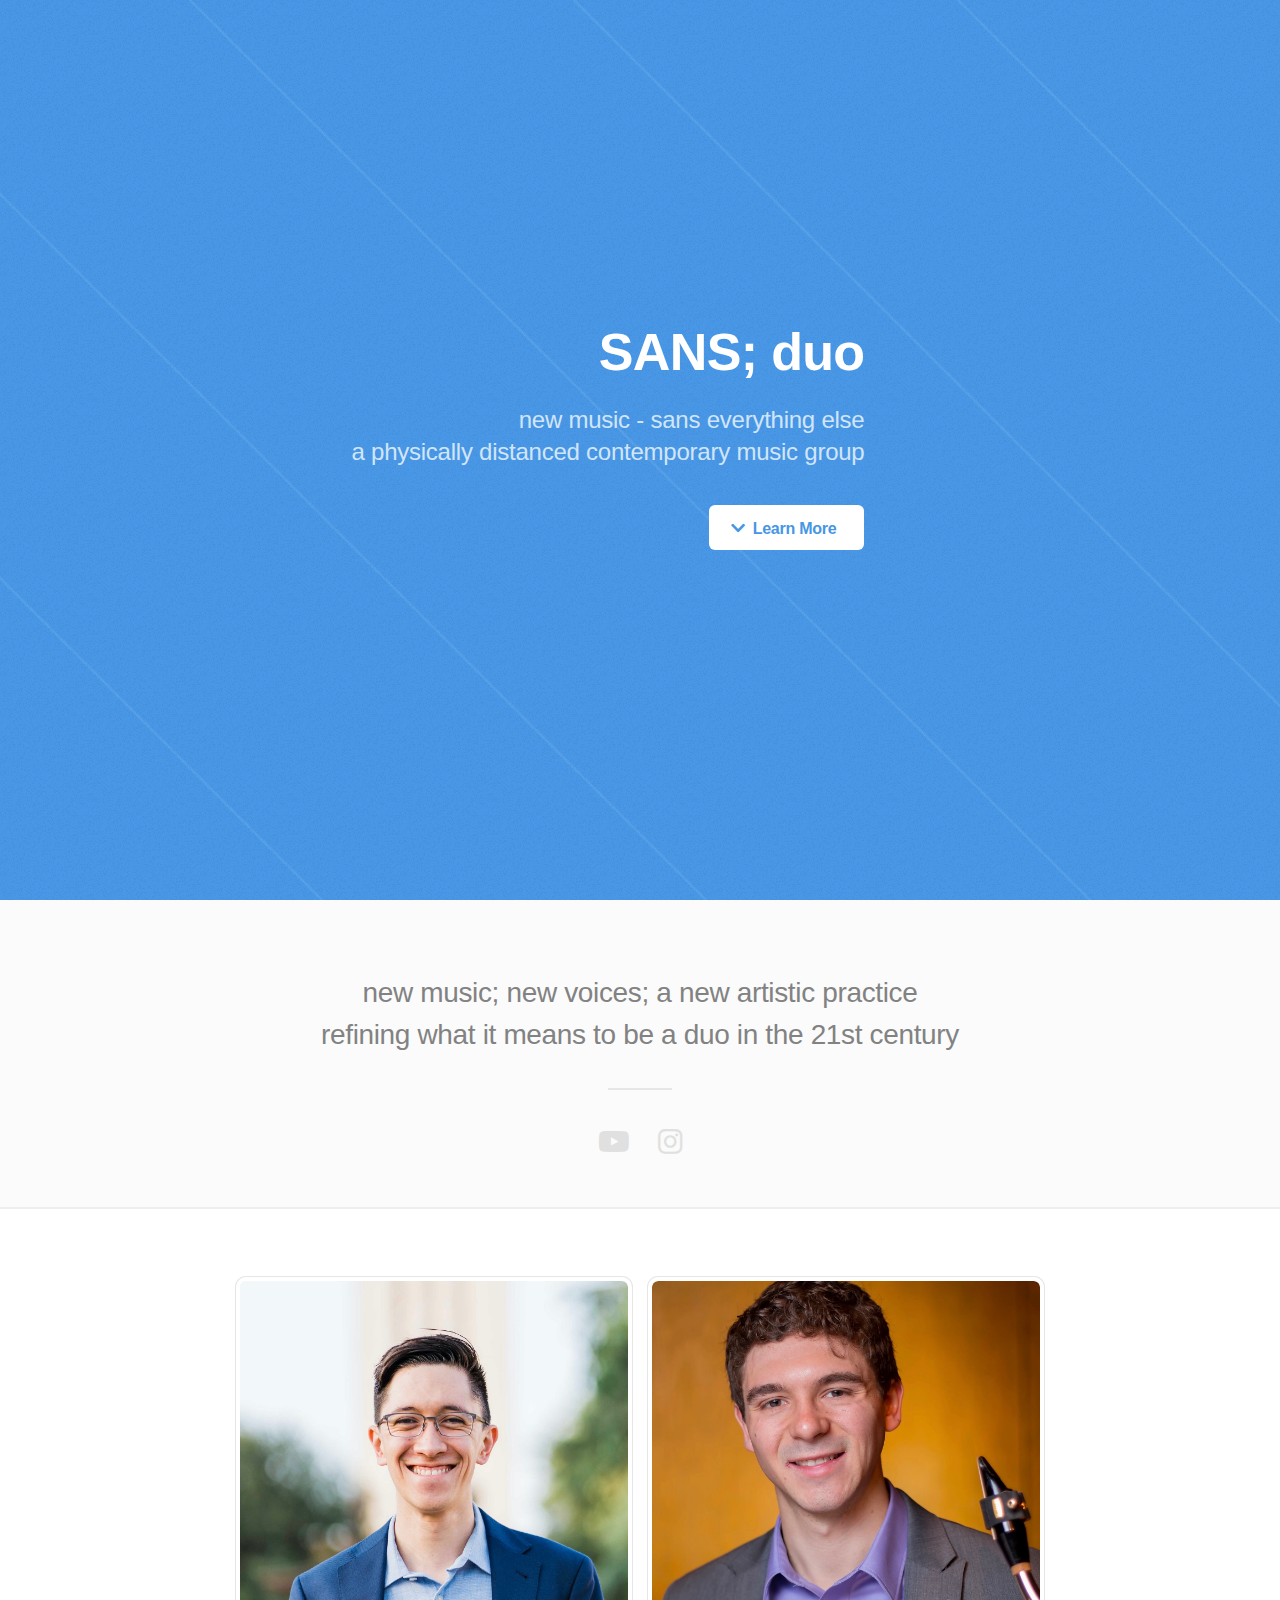
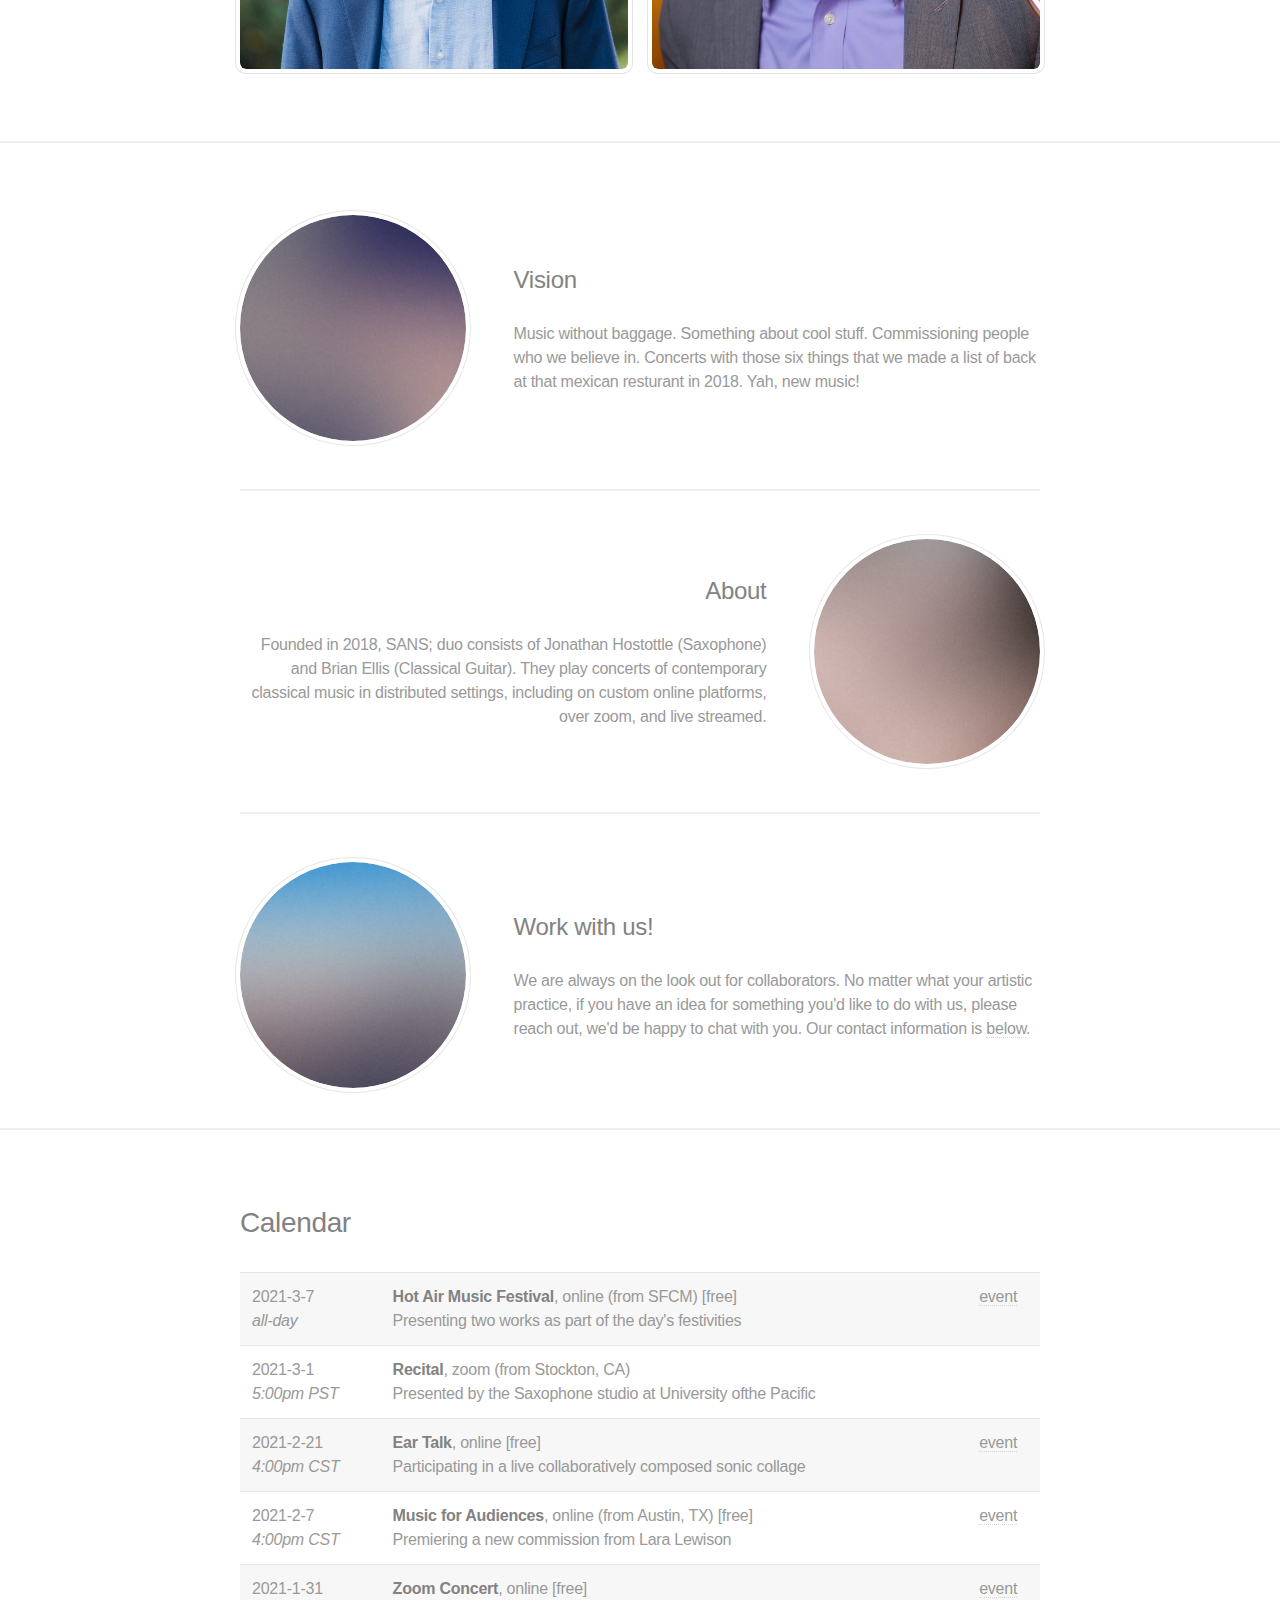
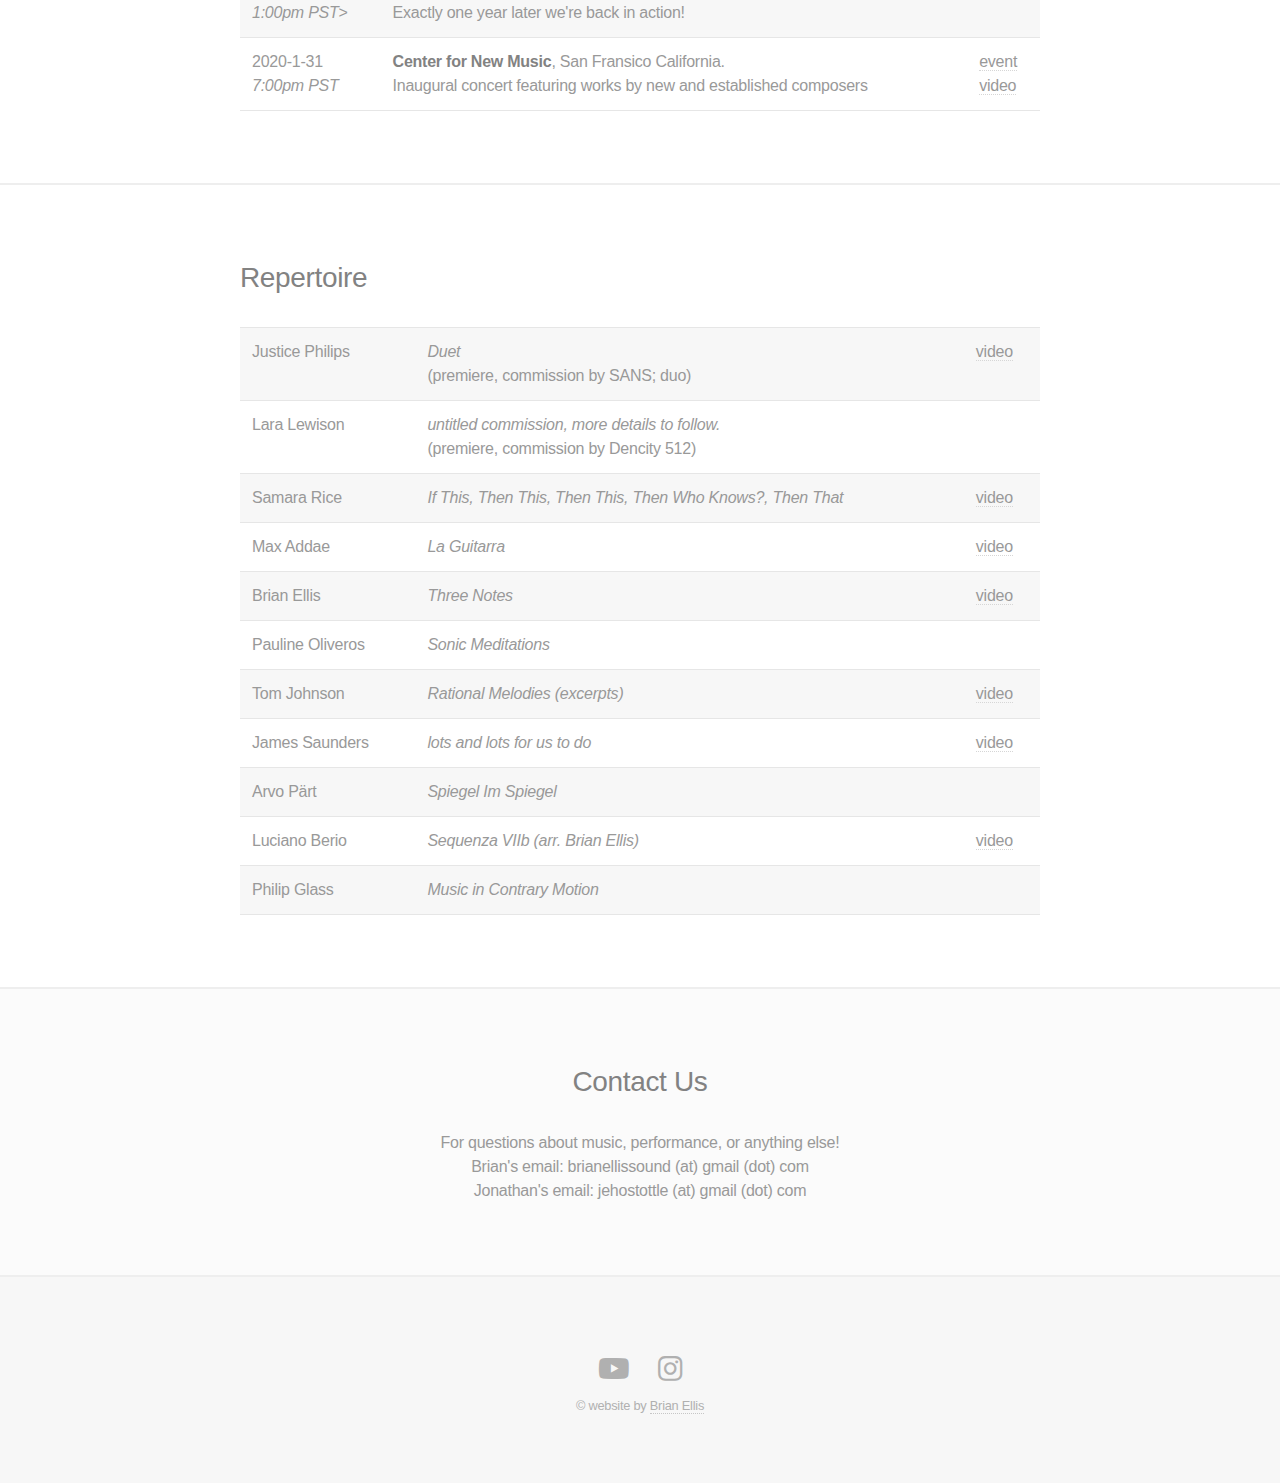
==== index.html @ 5b3b3da7 "changed primary link" ====
<!DOCTYPE HTML>
<!--
	Fractal by HTML5 UP
	html5up.net | @ajlkn
	Free for personal and commercial use under the CCA 3.0 license (html5up.net/license)
-->
<html>
	<head>
		<title>SANS; duo</title>
		<meta charset="utf-8" />
		<meta name="viewport" content="width=device-width, initial-scale=1, user-scalable=no" />
		<link rel="stylesheet" href="assets/css/main.css" />
		<noscript><link rel="stylesheet" href="assets/css/noscript.css" /></noscript>
	</head>
	<body class="is-preload">

		<!-- Header -->
			<header id="header">
				<div class="content">
					<h1><a href="#">SANS; duo</a></h1>
					<p>new music - sans everything else<br />
					a physically distanced contemporary music group<br /></p>
					<ul class="actions">
						<li><a href="#one" class="button primary icon solid fa-chevron-down scrolly">Learn More</a></li>
					</ul>
				</div>
<!-- 				<div class="image phone"><div class="inner"><img src="images/screen.jpg" alt="" /></div></div>
 -->			</header>






		<!-- One -->
			<section id="one" class="wrapper style2 special">
				<header class="major">
					<h2>new music; new voices; a new artistic practice<br />
					refining what it means to be a duo in the 21st century</h2>
				</header>
				<ul class="icons">
					<li><a href="https://youtube.com/playlist?list=PLgrF2Ld1zFqi5SUqAfdljszQMM1r-xJb-" target="_blank" class="icon brands fa-youtube"><span class="label">Facebook</span></a></li>
					<li><a href="https://instagram.com/sans.duo" class="icon brands fa-instagram"><span class="label">Instagram</span></a></li>
				</ul>
				
			</section>











			<section id="four" class="wrapper">
				<div class="inner">
					<section>
						<div class="box alt">
							<div class="row gtr-uniform">
								<div class="col-6"><span class="image fit"><img src="images/brian.jpeg" alt="" /></span></div>
								<div class="col-6"><span class="image fit"><img src="images/jonathan.jpeg" alt="" /></span></div>
							</div>
						</div>
					</section>

				</div>
			</section>
		


		<!-- Two -->

			<section id="two" class="wrapper">
				<div class="inner alt">
					<section class="spotlight">
						<div class="image"><img src="images/pic01.jpg" alt="" /></div>
						<div class="content">
							<h3>Vision</h3>
							<p>Music without baggage. Something about cool stuff. Commissioning people who we believe in. Concerts with those six things that we made a list of back at that mexican resturant in 2018. Yah, new music!</p>
						</div>
					</section>
					<section class="spotlight">
						<div class="image"><img src="images/pic02.jpg" alt="" /></div>
						<div class="content">
							<h3>About</h3>
							<p>Founded in 2018, SANS; duo consists of Jonathan Hostottle (Saxophone) and Brian Ellis (Classical Guitar). They play concerts of contemporary classical music in distributed settings, including on custom online platforms, over zoom, and live streamed.</p>
						</div>
					</section>
					<section class="spotlight">
						<div class="image"><img src="images/pic03.jpg" alt="" /></div>
						<div class="content">
							<h3>Work with us!</h3>
							<p>We are always on the look out for collaborators. No matter what your artistic practice, if you have an idea for something you'd like to do with us, please reach out, we'd be happy to chat with you. Our contact information is <a href="#three" class="scrolly">below</a>.</p>
						</div>
					</section>
					<!-- <section class="special">
						<ul class="icons labeled">
							<li><span class="icon brands fa-youtube"><span class="label"></span>see our work</span></li>
							<li><span class="icon brands fa-facebook"><span class="label"></span></span></li>
							<li><span class="icon brands fa-instagram"><span class="label"></span></span></li>
						</ul>
					</section> -->
				</div>
			</section>






			<section id="calendar" class="wrapper">
				<div class="inner">
					<section>
						<h2>Calendar</h2>
						<div class="table-wrapper">
							<table>
								<tbody>
									<tr>
										<td>2021-3-7<br/><i>all-day</i></td>
										<td><b>Hot Air Music Festival</b>, online (from SFCM) [free]<br/>
											Presenting two works as part of the day's festivities
										</td>
										<td><a target="_blank" href="https://hotairmusicfestival.com/">event</a></td>
									</tr>
									<tr>
										<td>2021-3-1<br/><i>5:00pm PST</i></td>
										<td><b>Recital</b>, zoom (from Stockton, CA)<br/>
											Presented by the Saxophone studio at University ofthe Pacific
										</td>
										<td></td>
									</tr>
									<tr>
										<td>2021-2-21<br/><i>4:00pm CST</i></td>
										<td><b>Ear Talk</b>, online [free]<br/>
											Participating in a live collaboratively composed sonic collage
										</td>
										<td> <a target="_blank" href="https://www.density512.org/tickets/music-for-audiences-i-livestream-ja43e-rxb6j-sggcl">event</a></td>
									</tr>
									<tr>
										<td>2021-2-7<br/><i>4:00pm CST</i></td>
										<td><b>Music for Audiences</b>, online (from Austin, TX) [free] <br/>
											Premiering a new commission from Lara Lewison
										</td>
										<td> <a target="_blank" href="https://www.density512.org/tickets/music-for-audiences-i-livestream-ja43e">event</a> </td>
									</tr>
									<tr>
										<td>2021-1-31<br/><i>1:00pm PST</i>></td>
										<td><b>Zoom Concert</b>, online [free]<br/>
										Exactly one year later we're back in action!
										</td>
										<td><a href="https://fb.me/e/3msrbxEhB" target="_blank">event</a></td>
									</tr>
									<tr>
										<td>2020-1-31<br/><i>7:00pm PST</i></td>
										<td><b>Center for New Music</b>, San Fransico California.
											<br/>Inaugural concert featuring works by new and established composers</td>
										<td><a href="https://centerfornewmusic.com/event/sans-duo/" target="_blank">event</a><br /><a href="https://youtube.com/playlist?list=PLgrF2Ld1zFqi5SUqAfdljszQMM1r-xJb-" target="_blank">video</a></td>
									</tr>
								</tbody>
							</table>
						</div>
					</section>
				</div>
			</section>





<section id="rep" class="wrapper">
				<div class="inner">
					<section>


						<h2>Repertoire</h2>
						<div class="table-wrapper">
							<table>
								<tbody>
									<tr>
										<td>Justice Philips</td>
										<td><span class="piece">Duet</span><br/>(premiere, commission by SANS; duo)</td>
										<td><a href="https://youtu.be/ZAhl5u97jXM" target="_blank">video</a></td>
									</tr>
									<tr>
										<td>Lara Lewison</td>
										<td><span class="piece">untitled commission, more details to follow.</span><br/>(premiere, commission by Dencity 512)</td>
										<td><a href="" target="_blank"></a></td>
									</tr>
									<tr>
										<td>Samara Rice</td>
										<td><span class="piece">If This, Then This, Then This, Then Who Knows?, Then That</span></td>
										<td><a href="https://youtu.be/I0Lo8fJEJ60" target="_blank">video</a></td>
									</tr>
									<tr>
										<td>Max Addae</td>
										<td><span class="piece">La Guitarra</span></td>
										<td><a href="https://youtu.be/w_zucDF8ubQ" target="_blank">video</a></td>
									</tr>
									<tr>
										<td>Brian Ellis</td>
										<td><span class="piece">Three Notes</span></td>
										<td><a href="https://www.youtube.com/watch?v=ZRI5cphn_eU&list=PLgrF2Ld1zFqi5SUqAfdljszQMM1r-xJb-&index=4" target="_blank">video</a></td>
									</tr>
									<tr>
										<td>Pauline Oliveros</td>
										<td><span class="piece">Sonic Meditations</span></td>
										<td><a href="" target="_blank"></a></td>
									</tr>
									<tr>
										<td>Tom Johnson</td>
										<td><span class="piece">Rational Melodies (excerpts)</span></td>
										<td><a href="https://youtu.be/RA7BgAa9_ek" target="_blank">video</a></td>
									</tr>
									<tr>
										<td>James Saunders</td>
										<td><span class="piece">lots and lots for us to do</span></td>
										<td><a href="https://youtu.be/NlV5Aa9t85Y" target="_blank">video</a></td>
									</tr>
									<tr>
										<td>Arvo Pärt</td>
										<td><span class="piece">Spiegel Im Spiegel</span></td>
										<td><a href="" target="_blank"></a></td>
									</tr>
									<tr>
										<td>Luciano Berio</td>
										<td><span class="piece">Sequenza VIIb (arr. Brian Ellis)</span></td>
										<td><a href="https://youtu.be/ak_ec85HMrM" target="_blank">video</a></td>
									</tr>
									<tr>
										<td>Philip Glass</td>
										<td><span class="piece">Music in Contrary Motion</span></td>
										<td><a href="" target="_blank"></a></td>
									</tr>
								</tbody>
							</table>
						</div>

						</div>
					</section>

				</div>
			</section>
		





		<!-- Three -->
			<section id="three" class="wrapper style2 special">
					<h2>Contact Us</h2>
					<p>For questions about music, performance, or anything else!<br/>
						Brian's email: brianellissound (at) gmail (dot) com
					<br/> 
						Jonathan's email: jehostottle (at) gmail (dot) com
					</p>
			</section>


		<!-- Footer -->
			<footer id="footer">
				<ul class="icons">
					<li><a href="https://youtube.com/playlist?list=PLgrF2Ld1zFqi5SUqAfdljszQMM1r-xJb-" target="_blank" class="icon brands fa-youtube"><span class="label">Youtube</span></a></li>
					<li><a href="https://instagram.com/sans.duo" class="icon brands fa-instagram"><span class="label">Instagram</span></a></li>
				</ul>

				<p class="copyright">&copy; website by <a href="http://www.brianellissound.com" target="_blank">Brian Ellis</a></p>
			</footer>

		<!-- Scripts -->
			<script src="assets/js/jquery.min.js"></script>
			<script src="assets/js/jquery.scrolly.min.js"></script>
			<script src="assets/js/browser.min.js"></script>
			<script src="assets/js/breakpoints.min.js"></script>
			<script src="assets/js/util.js"></script>
			<script src="assets/js/main.js"></script>

	</body>
</html>
---- assets/css/main.css ----
@import url(fontawesome-all.min.css);

/*
	Fractal by HTML5 UP
	html5up.net | @ajlkn
	Free for personal and commercial use under the CCA 3.0 license (html5up.net/license)
*/

html, body, div, span, applet, object,
iframe, h1, h2, h3, h4, h5, h6, p, blockquote,
pre, a, abbr, acronym, address, big, cite,
code, del, dfn, em, img, ins, kbd, q, s, samp,
small, strike, strong, sub, sup, tt, var, b,
u, i, center, dl, dt, dd, ol, ul, li, fieldset,
form, label, legend, table, caption, tbody,
tfoot, thead, tr, th, td, article, aside,
canvas, details, embed, figure, figcaption,
footer, header, hgroup, menu, nav, output, ruby,
section, summary, time, mark, audio, video {
	margin: 0;
	padding: 0;
	border: 0;
	font-size: 100%;
	font: inherit;
	vertical-align: baseline;}

article, aside, details, figcaption, figure,
footer, header, hgroup, menu, nav, section {
	display: block;}

body {
	line-height: 1;
}

ol, ul {
	list-style: none;
}

blockquote, q {
	quotes: none;
}

	blockquote:before, blockquote:after, q:before, q:after {
		content: '';
		content: none;
	}

table {
	border-collapse: collapse;
	border-spacing: 0;
}

body {
	-webkit-text-size-adjust: none;
}

mark {
	background-color: transparent;
	color: inherit;
}

input::-moz-focus-inner {
	border: 0;
	padding: 0;
}

input, select, textarea {
	-moz-appearance: none;
	-webkit-appearance: none;
	-ms-appearance: none;
	appearance: none;
}

/* Basic */

	@-ms-viewport {
		width: device-width;
	}

	body {
		-ms-overflow-style: scrollbar;
	}

	@media screen and (max-width: 360px) {

		html, body {
			min-width: 320px;
		}

	}

	html {
		box-sizing: border-box;
	}

	*, *:before, *:after {
		box-sizing: inherit;
	}

	body {
		background: #ffffff;
	}

		body.is-preload *, body.is-preload *:before, body.is-preload *:after {
			-moz-animation: none !important;
			-webkit-animation: none !important;
			-ms-animation: none !important;
			animation: none !important;
			-moz-transition: none !important;
			-webkit-transition: none !important;
			-ms-transition: none !important;
			transition: none !important;
		}

/* Type */

	body {
		color: #999999;
	}

	html, input, select, textarea {
		font-size: 16pt;
	}

		@media screen and (max-width: 1680px) {

			html, input, select, textarea {
				font-size: 13pt;
			}

		}

		@media screen and (max-width: 1280px) {

			html, input, select, textarea {
				font-size: 12pt;
			}

		}

		@media screen and (max-width: 360px) {

			html, input, select, textarea {
				font-size: 11pt;
			}

		}

	body, input, select, textarea {
		font-family: Arial, Helvetica, sans-serif;
		font-weight: normal;
		line-height: 1.5em;
		letter-spacing: -0.015em;
	}

	a {
		-moz-transition: color 0.2s ease-in-out, border-bottom-color 0.2s ease-in-out;
		-webkit-transition: color 0.2s ease-in-out, border-bottom-color 0.2s ease-in-out;
		-ms-transition: color 0.2s ease-in-out, border-bottom-color 0.2s ease-in-out;
		transition: color 0.2s ease-in-out, border-bottom-color 0.2s ease-in-out;
		text-decoration: none;
		border-bottom: dotted 1px;
	}

		a:hover {
			border-bottom-color: transparent !important;
		}

	strong, b {
		font-weight: bold;
	}

	em, i {
		font-style: italic;
	}

	p {
		margin: 0 0 2em 0;
	}

	h1, h2, h3, h4, h5, h6 {
		font-weight: normal;
		line-height: 1em;
		margin: 0 0 1em 0;
		letter-spacing: -0.0125em;
	}

		h1 a, h2 a, h3 a, h4 a, h5 a, h6 a {
			color: inherit;
			text-decoration: none;
			border-bottom: none;
		}

		@media screen and (max-width: 980px) {

			h1 br, h2 br, h3 br, h4 br, h5 br, h6 br {
				display: none;
			}

		}

	h2 {
		font-size: 1.75em;
		line-height: 1.5em;
	}

	h3 {
		font-size: 1.5em;
		line-height: 1.5em;
	}

	h4 {
		font-size: 1.1em;
		line-height: 1.5em;
	}

	h5 {
		font-size: 0.9em;
		line-height: 1.5em;
	}

	h6 {
		font-size: 0.7em;
		line-height: 1.5em;
	}

	@media screen and (max-width: 736px) {

		h2 {
			font-size: 1.25em;
		}

		h3 {
			font-size: 1.2em;
		}

		h4 {
			font-size: 1em;
		}

	}

	sub {
		font-size: 0.8em;
		position: relative;
		top: 0.5em;
	}

	sup {
		font-size: 0.8em;
		position: relative;
		top: -0.5em;
	}

	blockquote {
		border-left-style: solid;
		border-left-width: 4px;
		font-style: italic;
		margin: 0 0 2em 0;
		padding: 0.5em 0 0.5em 2em;
	}

	code {
		border-radius: 6px;
		border-style: solid;
		border-width: 1px;
		font-family: "Courier New", monospace;
		font-size: 0.9em;
		margin: 0 0.25em;
		padding: 0.25em 0.65em;
	}

	pre {
		-webkit-overflow-scrolling: touch;
		font-family: "Courier New", monospace;
		font-size: 0.9em;
		margin: 0 0 2em 0;
	}

		pre code {
			display: block;
			line-height: 1.75em;
			padding: 1em 1.5em;
			overflow-x: auto;
		}

	hr {
		border: 0;
		border-bottom-style: solid;
		border-bottom-width: 1px;
		margin: 2em 0;
	}

		hr.major {
			margin: 3em 0;
		}

	.align-left {
		text-align: left;
	}

	.align-center {
		text-align: center;
	}

	.align-right {
		text-align: right;
	}

	input, select, textarea {
		color: #999999;
	}

	a {
		color: inherit;
		border-bottom-color: #d6d6d6;
	}

		a:hover {
			color: #4696e5;
		}

	strong, b {
		color: #828282;
	}

	h1, h2, h3, h4, h5, h6 {
		color: #828282;
	}

	blockquote {
		border-left-color: #e6e6e6;
	}

	code {
		background: rgba(144, 144, 144, 0.075);
		border-color: #e6e6e6;
	}

	hr {
		border-bottom-color: #e6e6e6;
	}

/* Row */

	.row {
		display: flex;
		flex-wrap: wrap;
		box-sizing: border-box;
		align-items: stretch;
	}

		.row > * {
			box-sizing: border-box;
		}

		.row.gtr-uniform > * > :last-child {
			margin-bottom: 0;
		}

		.row.aln-left {
			justify-content: flex-start;
		}

		.row.aln-center {
			justify-content: center;
		}

		.row.aln-right {
			justify-content: flex-end;
		}

		.row.aln-top {
			align-items: flex-start;
		}

		.row.aln-middle {
			align-items: center;
		}

		.row.aln-bottom {
			align-items: flex-end;
		}

		.row > .imp {
			order: -1;
		}

		.row > .col-1 {
			width: 8.33333%;
		}

		.row > .off-1 {
			margin-left: 8.33333%;
		}

		.row > .col-2 {
			width: 16.66667%;
		}

		.row > .off-2 {
			margin-left: 16.66667%;
		}

		.row > .col-3 {
			width: 25%;
		}

		.row > .off-3 {
			margin-left: 25%;
		}

		.row > .col-4 {
			width: 33.33333%;
		}

		.row > .off-4 {
			margin-left: 33.33333%;
		}

		.row > .col-5 {
			width: 41.66667%;
		}

		.row > .off-5 {
			margin-left: 41.66667%;
		}

		.row > .col-6 {
			width: 50%;
		}

		.row > .off-6 {
			margin-left: 50%;
		}

		.row > .col-7 {
			width: 58.33333%;
		}

		.row > .off-7 {
			margin-left: 58.33333%;
		}

		.row > .col-8 {
			width: 66.66667%;
		}

		.row > .off-8 {
			margin-left: 66.66667%;
		}

		.row > .col-9 {
			width: 75%;
		}

		.row > .off-9 {
			margin-left: 75%;
		}

		.row > .col-10 {
			width: 83.33333%;
		}

		.row > .off-10 {
			margin-left: 83.33333%;
		}

		.row > .col-11 {
			width: 91.66667%;
		}

		.row > .off-11 {
			margin-left: 91.66667%;
		}

		.row > .col-12 {
			width: 100%;
		}

		.row > .off-12 {
			margin-left: 100%;
		}

		.row.gtr-0 {
			margin-top: 0;
			margin-left: 0em;
		}

			.row.gtr-0 > * {
				padding: 0 0 0 0em;
			}

			.row.gtr-0.gtr-uniform {
				margin-top: 0em;
			}

				.row.gtr-0.gtr-uniform > * {
					padding-top: 0em;
				}

		.row.gtr-25 {
			margin-top: 0;
			margin-left: -0.375em;
		}

			.row.gtr-25 > * {
				padding: 0 0 0 0.375em;
			}

			.row.gtr-25.gtr-uniform {
				margin-top: -0.375em;
			}

				.row.gtr-25.gtr-uniform > * {
					padding-top: 0.375em;
				}

		.row.gtr-50 {
			margin-top: 0;
			margin-left: -0.75em;
		}

			.row.gtr-50 > * {
				padding: 0 0 0 0.75em;
			}

			.row.gtr-50.gtr-uniform {
				margin-top: -0.75em;
			}

				.row.gtr-50.gtr-uniform > * {
					padding-top: 0.75em;
				}

		.row {
			margin-top: 0;
			margin-left: -1.5em;
		}

			.row > * {
				padding: 0 0 0 1.5em;
			}

			.row.gtr-uniform {
				margin-top: -1.5em;
			}

				.row.gtr-uniform > * {
					padding-top: 1.5em;
				}

		.row.gtr-150 {
			margin-top: 0;
			margin-left: -2.25em;
		}

			.row.gtr-150 > * {
				padding: 0 0 0 2.25em;
			}

			.row.gtr-150.gtr-uniform {
				margin-top: -2.25em;
			}

				.row.gtr-150.gtr-uniform > * {
					padding-top: 2.25em;
				}

		.row.gtr-200 {
			margin-top: 0;
			margin-left: -3em;
		}

			.row.gtr-200 > * {
				padding: 0 0 0 3em;
			}

			.row.gtr-200.gtr-uniform {
				margin-top: -3em;
			}

				.row.gtr-200.gtr-uniform > * {
					padding-top: 3em;
				}

		@media screen and (max-width: 1680px) {

			.row {
				display: flex;
				flex-wrap: wrap;
				box-sizing: border-box;
				align-items: stretch;
			}

				.row > * {
					box-sizing: border-box;
				}

				.row.gtr-uniform > * > :last-child {
					margin-bottom: 0;
				}

				.row.aln-left {
					justify-content: flex-start;
				}

				.row.aln-center {
					justify-content: center;
				}

				.row.aln-right {
					justify-content: flex-end;
				}

				.row.aln-top {
					align-items: flex-start;
				}

				.row.aln-middle {
					align-items: center;
				}

				.row.aln-bottom {
					align-items: flex-end;
				}

				.row > .imp-xlarge {
					order: -1;
				}

				.row > .col-1-xlarge {
					width: 8.33333%;
				}

				.row > .off-1-xlarge {
					margin-left: 8.33333%;
				}

				.row > .col-2-xlarge {
					width: 16.66667%;
				}

				.row > .off-2-xlarge {
					margin-left: 16.66667%;
				}

				.row > .col-3-xlarge {
					width: 25%;
				}

				.row > .off-3-xlarge {
					margin-left: 25%;
				}

				.row > .col-4-xlarge {
					width: 33.33333%;
				}

				.row > .off-4-xlarge {
					margin-left: 33.33333%;
				}

				.row > .col-5-xlarge {
					width: 41.66667%;
				}

				.row > .off-5-xlarge {
					margin-left: 41.66667%;
				}

				.row > .col-6-xlarge {
					width: 50%;
				}

				.row > .off-6-xlarge {
					margin-left: 50%;
				}

				.row > .col-7-xlarge {
					width: 58.33333%;
				}

				.row > .off-7-xlarge {
					margin-left: 58.33333%;
				}

				.row > .col-8-xlarge {
					width: 66.66667%;
				}

				.row > .off-8-xlarge {
					margin-left: 66.66667%;
				}

				.row > .col-9-xlarge {
					width: 75%;
				}

				.row > .off-9-xlarge {
					margin-left: 75%;
				}

				.row > .col-10-xlarge {
					width: 83.33333%;
				}

				.row > .off-10-xlarge {
					margin-left: 83.33333%;
				}

				.row > .col-11-xlarge {
					width: 91.66667%;
				}

				.row > .off-11-xlarge {
					margin-left: 91.66667%;
				}

				.row > .col-12-xlarge {
					width: 100%;
				}

				.row > .off-12-xlarge {
					margin-left: 100%;
				}

				.row.gtr-0 {
					margin-top: 0;
					margin-left: 0em;
				}

					.row.gtr-0 > * {
						padding: 0 0 0 0em;
					}

					.row.gtr-0.gtr-uniform {
						margin-top: 0em;
					}

						.row.gtr-0.gtr-uniform > * {
							padding-top: 0em;
						}

				.row.gtr-25 {
					margin-top: 0;
					margin-left: -0.375em;
				}

					.row.gtr-25 > * {
						padding: 0 0 0 0.375em;
					}

					.row.gtr-25.gtr-uniform {
						margin-top: -0.375em;
					}

						.row.gtr-25.gtr-uniform > * {
							padding-top: 0.375em;
						}

				.row.gtr-50 {
					margin-top: 0;
					margin-left: -0.75em;
				}

					.row.gtr-50 > * {
						padding: 0 0 0 0.75em;
					}

					.row.gtr-50.gtr-uniform {
						margin-top: -0.75em;
					}

						.row.gtr-50.gtr-uniform > * {
							padding-top: 0.75em;
						}

				.row {
					margin-top: 0;
					margin-left: -1.5em;
				}

					.row > * {
						padding: 0 0 0 1.5em;
					}

					.row.gtr-uniform {
						margin-top: -1.5em;
					}

						.row.gtr-uniform > * {
							padding-top: 1.5em;
						}

				.row.gtr-150 {
					margin-top: 0;
					margin-left: -2.25em;
				}

					.row.gtr-150 > * {
						padding: 0 0 0 2.25em;
					}

					.row.gtr-150.gtr-uniform {
						margin-top: -2.25em;
					}

						.row.gtr-150.gtr-uniform > * {
							padding-top: 2.25em;
						}

				.row.gtr-200 {
					margin-top: 0;
					margin-left: -3em;
				}

					.row.gtr-200 > * {
						padding: 0 0 0 3em;
					}

					.row.gtr-200.gtr-uniform {
						margin-top: -3em;
					}

						.row.gtr-200.gtr-uniform > * {
							padding-top: 3em;
						}

		}

		@media screen and (max-width: 1280px) {

			.row {
				display: flex;
				flex-wrap: wrap;
				box-sizing: border-box;
				align-items: stretch;
			}

				.row > * {
					box-sizing: border-box;
				}

				.row.gtr-uniform > * > :last-child {
					margin-bottom: 0;
				}

				.row.aln-left {
					justify-content: flex-start;
				}

				.row.aln-center {
					justify-content: center;
				}

				.row.aln-right {
					justify-content: flex-end;
				}

				.row.aln-top {
					align-items: flex-start;
				}

				.row.aln-middle {
					align-items: center;
				}

				.row.aln-bottom {
					align-items: flex-end;
				}

				.row > .imp-large {
					order: -1;
				}

				.row > .col-1-large {
					width: 8.33333%;
				}

				.row > .off-1-large {
					margin-left: 8.33333%;
				}

				.row > .col-2-large {
					width: 16.66667%;
				}

				.row > .off-2-large {
					margin-left: 16.66667%;
				}

				.row > .col-3-large {
					width: 25%;
				}

				.row > .off-3-large {
					margin-left: 25%;
				}

				.row > .col-4-large {
					width: 33.33333%;
				}

				.row > .off-4-large {
					margin-left: 33.33333%;
				}

				.row > .col-5-large {
					width: 41.66667%;
				}

				.row > .off-5-large {
					margin-left: 41.66667%;
				}

				.row > .col-6-large {
					width: 50%;
				}

				.row > .off-6-large {
					margin-left: 50%;
				}

				.row > .col-7-large {
					width: 58.33333%;
				}

				.row > .off-7-large {
					margin-left: 58.33333%;
				}

				.row > .col-8-large {
					width: 66.66667%;
				}

				.row > .off-8-large {
					margin-left: 66.66667%;
				}

				.row > .col-9-large {
					width: 75%;
				}

				.row > .off-9-large {
					margin-left: 75%;
				}

				.row > .col-10-large {
					width: 83.33333%;
				}

				.row > .off-10-large {
					margin-left: 83.33333%;
				}

				.row > .col-11-large {
					width: 91.66667%;
				}

				.row > .off-11-large {
					margin-left: 91.66667%;
				}

				.row > .col-12-large {
					width: 100%;
				}

				.row > .off-12-large {
					margin-left: 100%;
				}

				.row.gtr-0 {
					margin-top: 0;
					margin-left: 0em;
				}

					.row.gtr-0 > * {
						padding: 0 0 0 0em;
					}

					.row.gtr-0.gtr-uniform {
						margin-top: 0em;
					}

						.row.gtr-0.gtr-uniform > * {
							padding-top: 0em;
						}

				.row.gtr-25 {
					margin-top: 0;
					margin-left: -0.375em;
				}

					.row.gtr-25 > * {
						padding: 0 0 0 0.375em;
					}

					.row.gtr-25.gtr-uniform {
						margin-top: -0.375em;
					}

						.row.gtr-25.gtr-uniform > * {
							padding-top: 0.375em;
						}

				.row.gtr-50 {
					margin-top: 0;
					margin-left: -0.75em;
				}

					.row.gtr-50 > * {
						padding: 0 0 0 0.75em;
					}

					.row.gtr-50.gtr-uniform {
						margin-top: -0.75em;
					}

						.row.gtr-50.gtr-uniform > * {
							padding-top: 0.75em;
						}

				.row {
					margin-top: 0;
					margin-left: -1.5em;
				}

					.row > * {
						padding: 0 0 0 1.5em;
					}

					.row.gtr-uniform {
						margin-top: -1.5em;
					}

						.row.gtr-uniform > * {
							padding-top: 1.5em;
						}

				.row.gtr-150 {
					margin-top: 0;
					margin-left: -2.25em;
				}

					.row.gtr-150 > * {
						padding: 0 0 0 2.25em;
					}

					.row.gtr-150.gtr-uniform {
						margin-top: -2.25em;
					}

						.row.gtr-150.gtr-uniform > * {
							padding-top: 2.25em;
						}

				.row.gtr-200 {
					margin-top: 0;
					margin-left: -3em;
				}

					.row.gtr-200 > * {
						padding: 0 0 0 3em;
					}

					.row.gtr-200.gtr-uniform {
						margin-top: -3em;
					}

						.row.gtr-200.gtr-uniform > * {
							padding-top: 3em;
						}

		}

		@media screen and (max-width: 980px) {

			.row {
				display: flex;
				flex-wrap: wrap;
				box-sizing: border-box;
				align-items: stretch;
			}

				.row > * {
					box-sizing: border-box;
				}

				.row.gtr-uniform > * > :last-child {
					margin-bottom: 0;
				}

				.row.aln-left {
					justify-content: flex-start;
				}

				.row.aln-center {
					justify-content: center;
				}

				.row.aln-right {
					justify-content: flex-end;
				}

				.row.aln-top {
					align-items: flex-start;
				}

				.row.aln-middle {
					align-items: center;
				}

				.row.aln-bottom {
					align-items: flex-end;
				}

				.row > .imp-medium {
					order: -1;
				}

				.row > .col-1-medium {
					width: 8.33333%;
				}

				.row > .off-1-medium {
					margin-left: 8.33333%;
				}

				.row > .col-2-medium {
					width: 16.66667%;
				}

				.row > .off-2-medium {
					margin-left: 16.66667%;
				}

				.row > .col-3-medium {
					width: 25%;
				}

				.row > .off-3-medium {
					margin-left: 25%;
				}

				.row > .col-4-medium {
					width: 33.33333%;
				}

				.row > .off-4-medium {
					margin-left: 33.33333%;
				}

				.row > .col-5-medium {
					width: 41.66667%;
				}

				.row > .off-5-medium {
					margin-left: 41.66667%;
				}

				.row > .col-6-medium {
					width: 50%;
				}

				.row > .off-6-medium {
					margin-left: 50%;
				}

				.row > .col-7-medium {
					width: 58.33333%;
				}

				.row > .off-7-medium {
					margin-left: 58.33333%;
				}

				.row > .col-8-medium {
					width: 66.66667%;
				}

				.row > .off-8-medium {
					margin-left: 66.66667%;
				}

				.row > .col-9-medium {
					width: 75%;
				}

				.row > .off-9-medium {
					margin-left: 75%;
				}

				.row > .col-10-medium {
					width: 83.33333%;
				}

				.row > .off-10-medium {
					margin-left: 83.33333%;
				}

				.row > .col-11-medium {
					width: 91.66667%;
				}

				.row > .off-11-medium {
					margin-left: 91.66667%;
				}

				.row > .col-12-medium {
					width: 100%;
				}

				.row > .off-12-medium {
					margin-left: 100%;
				}

				.row.gtr-0 {
					margin-top: 0;
					margin-left: 0em;
				}

					.row.gtr-0 > * {
						padding: 0 0 0 0em;
					}

					.row.gtr-0.gtr-uniform {
						margin-top: 0em;
					}

						.row.gtr-0.gtr-uniform > * {
							padding-top: 0em;
						}

				.row.gtr-25 {
					margin-top: 0;
					margin-left: -0.375em;
				}

					.row.gtr-25 > * {
						padding: 0 0 0 0.375em;
					}

					.row.gtr-25.gtr-uniform {
						margin-top: -0.375em;
					}

						.row.gtr-25.gtr-uniform > * {
							padding-top: 0.375em;
						}

				.row.gtr-50 {
					margin-top: 0;
					margin-left: -0.75em;
				}

					.row.gtr-50 > * {
						padding: 0 0 0 0.75em;
					}

					.row.gtr-50.gtr-uniform {
						margin-top: -0.75em;
					}

						.row.gtr-50.gtr-uniform > * {
							padding-top: 0.75em;
						}

				.row {
					margin-top: 0;
					margin-left: -1.5em;
				}

					.row > * {
						padding: 0 0 0 1.5em;
					}

					.row.gtr-uniform {
						margin-top: -1.5em;
					}

						.row.gtr-uniform > * {
							padding-top: 1.5em;
						}

				.row.gtr-150 {
					margin-top: 0;
					margin-left: -2.25em;
				}

					.row.gtr-150 > * {
						padding: 0 0 0 2.25em;
					}

					.row.gtr-150.gtr-uniform {
						margin-top: -2.25em;
					}

						.row.gtr-150.gtr-uniform > * {
							padding-top: 2.25em;
						}

				.row.gtr-200 {
					margin-top: 0;
					margin-left: -3em;
				}

					.row.gtr-200 > * {
						padding: 0 0 0 3em;
					}

					.row.gtr-200.gtr-uniform {
						margin-top: -3em;
					}

						.row.gtr-200.gtr-uniform > * {
							padding-top: 3em;
						}

		}

		@media screen and (max-width: 736px) {

			.row {
				display: flex;
				flex-wrap: wrap;
				box-sizing: border-box;
				align-items: stretch;
			}

				.row > * {
					box-sizing: border-box;
				}

				.row.gtr-uniform > * > :last-child {
					margin-bottom: 0;
				}

				.row.aln-left {
					justify-content: flex-start;
				}

				.row.aln-center {
					justify-content: center;
				}

				.row.aln-right {
					justify-content: flex-end;
				}

				.row.aln-top {
					align-items: flex-start;
				}

				.row.aln-middle {
					align-items: center;
				}

				.row.aln-bottom {
					align-items: flex-end;
				}

				.row > .imp-small {
					order: -1;
				}

				.row > .col-1-small {
					width: 8.33333%;
				}

				.row > .off-1-small {
					margin-left: 8.33333%;
				}

				.row > .col-2-small {
					width: 16.66667%;
				}

				.row > .off-2-small {
					margin-left: 16.66667%;
				}

				.row > .col-3-small {
					width: 25%;
				}

				.row > .off-3-small {
					margin-left: 25%;
				}

				.row > .col-4-small {
					width: 33.33333%;
				}

				.row > .off-4-small {
					margin-left: 33.33333%;
				}

				.row > .col-5-small {
					width: 41.66667%;
				}

				.row > .off-5-small {
					margin-left: 41.66667%;
				}

				.row > .col-6-small {
					width: 50%;
				}

				.row > .off-6-small {
					margin-left: 50%;
				}

				.row > .col-7-small {
					width: 58.33333%;
				}

				.row > .off-7-small {
					margin-left: 58.33333%;
				}

				.row > .col-8-small {
					width: 66.66667%;
				}

				.row > .off-8-small {
					margin-left: 66.66667%;
				}

				.row > .col-9-small {
					width: 75%;
				}

				.row > .off-9-small {
					margin-left: 75%;
				}

				.row > .col-10-small {
					width: 83.33333%;
				}

				.row > .off-10-small {
					margin-left: 83.33333%;
				}

				.row > .col-11-small {
					width: 91.66667%;
				}

				.row > .off-11-small {
					margin-left: 91.66667%;
				}

				.row > .col-12-small {
					width: 100%;
				}

				.row > .off-12-small {
					margin-left: 100%;
				}

				.row.gtr-0 {
					margin-top: 0;
					margin-left: 0em;
				}

					.row.gtr-0 > * {
						padding: 0 0 0 0em;
					}

					.row.gtr-0.gtr-uniform {
						margin-top: 0em;
					}

						.row.gtr-0.gtr-uniform > * {
							padding-top: 0em;
						}

				.row.gtr-25 {
					margin-top: 0;
					margin-left: -0.375em;
				}

					.row.gtr-25 > * {
						padding: 0 0 0 0.375em;
					}

					.row.gtr-25.gtr-uniform {
						margin-top: -0.375em;
					}

						.row.gtr-25.gtr-uniform > * {
							padding-top: 0.375em;
						}

				.row.gtr-50 {
					margin-top: 0;
					margin-left: -0.75em;
				}

					.row.gtr-50 > * {
						padding: 0 0 0 0.75em;
					}

					.row.gtr-50.gtr-uniform {
						margin-top: -0.75em;
					}

						.row.gtr-50.gtr-uniform > * {
							padding-top: 0.75em;
						}

				.row {
					margin-top: 0;
					margin-left: -1.5em;
				}

					.row > * {
						padding: 0 0 0 1.5em;
					}

					.row.gtr-uniform {
						margin-top: -1.5em;
					}

						.row.gtr-uniform > * {
							padding-top: 1.5em;
						}

				.row.gtr-150 {
					margin-top: 0;
					margin-left: -2.25em;
				}

					.row.gtr-150 > * {
						padding: 0 0 0 2.25em;
					}

					.row.gtr-150.gtr-uniform {
						margin-top: -2.25em;
					}

						.row.gtr-150.gtr-uniform > * {
							padding-top: 2.25em;
						}

				.row.gtr-200 {
					margin-top: 0;
					margin-left: -3em;
				}

					.row.gtr-200 > * {
						padding: 0 0 0 3em;
					}

					.row.gtr-200.gtr-uniform {
						margin-top: -3em;
					}

						.row.gtr-200.gtr-uniform > * {
							padding-top: 3em;
						}

		}

		@media screen and (max-width: 480px) {

			.row {
				display: flex;
				flex-wrap: wrap;
				box-sizing: border-box;
				align-items: stretch;
			}

				.row > * {
					box-sizing: border-box;
				}

				.row.gtr-uniform > * > :last-child {
					margin-bottom: 0;
				}

				.row.aln-left {
					justify-content: flex-start;
				}

				.row.aln-center {
					justify-content: center;
				}

				.row.aln-right {
					justify-content: flex-end;
				}

				.row.aln-top {
					align-items: flex-start;
				}

				.row.aln-middle {
					align-items: center;
				}

				.row.aln-bottom {
					align-items: flex-end;
				}

				.row > .imp-xsmall {
					order: -1;
				}

				.row > .col-1-xsmall {
					width: 8.33333%;
				}

				.row > .off-1-xsmall {
					margin-left: 8.33333%;
				}

				.row > .col-2-xsmall {
					width: 16.66667%;
				}

				.row > .off-2-xsmall {
					margin-left: 16.66667%;
				}

				.row > .col-3-xsmall {
					width: 25%;
				}

				.row > .off-3-xsmall {
					margin-left: 25%;
				}

				.row > .col-4-xsmall {
					width: 33.33333%;
				}

				.row > .off-4-xsmall {
					margin-left: 33.33333%;
				}

				.row > .col-5-xsmall {
					width: 41.66667%;
				}

				.row > .off-5-xsmall {
					margin-left: 41.66667%;
				}

				.row > .col-6-xsmall {
					width: 50%;
				}

				.row > .off-6-xsmall {
					margin-left: 50%;
				}

				.row > .col-7-xsmall {
					width: 58.33333%;
				}

				.row > .off-7-xsmall {
					margin-left: 58.33333%;
				}

				.row > .col-8-xsmall {
					width: 66.66667%;
				}

				.row > .off-8-xsmall {
					margin-left: 66.66667%;
				}

				.row > .col-9-xsmall {
					width: 75%;
				}

				.row > .off-9-xsmall {
					margin-left: 75%;
				}

				.row > .col-10-xsmall {
					width: 83.33333%;
				}

				.row > .off-10-xsmall {
					margin-left: 83.33333%;
				}

				.row > .col-11-xsmall {
					width: 91.66667%;
				}

				.row > .off-11-xsmall {
					margin-left: 91.66667%;
				}

				.row > .col-12-xsmall {
					width: 100%;
				}

				.row > .off-12-xsmall {
					margin-left: 100%;
				}

				.row.gtr-0 {
					margin-top: 0;
					margin-left: 0em;
				}

					.row.gtr-0 > * {
						padding: 0 0 0 0em;
					}

					.row.gtr-0.gtr-uniform {
						margin-top: 0em;
					}

						.row.gtr-0.gtr-uniform > * {
							padding-top: 0em;
						}

				.row.gtr-25 {
					margin-top: 0;
					margin-left: -0.375em;
				}

					.row.gtr-25 > * {
						padding: 0 0 0 0.375em;
					}

					.row.gtr-25.gtr-uniform {
						margin-top: -0.375em;
					}

						.row.gtr-25.gtr-uniform > * {
							padding-top: 0.375em;
						}

				.row.gtr-50 {
					margin-top: 0;
					margin-left: -0.75em;
				}

					.row.gtr-50 > * {
						padding: 0 0 0 0.75em;
					}

					.row.gtr-50.gtr-uniform {
						margin-top: -0.75em;
					}

						.row.gtr-50.gtr-uniform > * {
							padding-top: 0.75em;
						}

				.row {
					margin-top: 0;
					margin-left: -1.5em;
				}

					.row > * {
						padding: 0 0 0 1.5em;
					}

					.row.gtr-uniform {
						margin-top: -1.5em;
					}

						.row.gtr-uniform > * {
							padding-top: 1.5em;
						}

				.row.gtr-150 {
					margin-top: 0;
					margin-left: -2.25em;
				}

					.row.gtr-150 > * {
						padding: 0 0 0 2.25em;
					}

					.row.gtr-150.gtr-uniform {
						margin-top: -2.25em;
					}

						.row.gtr-150.gtr-uniform > * {
							padding-top: 2.25em;
						}

				.row.gtr-200 {
					margin-top: 0;
					margin-left: -3em;
				}

					.row.gtr-200 > * {
						padding: 0 0 0 3em;
					}

					.row.gtr-200.gtr-uniform {
						margin-top: -3em;
					}

						.row.gtr-200.gtr-uniform > * {
							padding-top: 3em;
						}

		}

/* Box */

	.box {
		border-radius: 6px;
		border: solid 1px #e6e6e6;
		margin-bottom: 2em;
		padding: 1.5em;
	}

		.box > :last-child,
		.box > :last-child > :last-child,
		.box > :last-child > :last-child > :last-child {
			margin-bottom: 0;
		}

		.box.alt {
			border: 0;
			border-radius: 0;
			padding: 0;
		}

/* Button */

	input[type="submit"],
	input[type="reset"],
	input[type="button"],
	button,
	.button {
		-moz-appearance: none;
		-webkit-appearance: none;
		-ms-appearance: none;
		appearance: none;
		-moz-transition: background-color 0.2s ease-in-out, color 0.2s ease-in-out;
		-webkit-transition: background-color 0.2s ease-in-out, color 0.2s ease-in-out;
		-ms-transition: background-color 0.2s ease-in-out, color 0.2s ease-in-out;
		transition: background-color 0.2s ease-in-out, color 0.2s ease-in-out;
		border-radius: 6px;
		border: 0;
		cursor: pointer;
		display: inline-block;
		font-weight: bold;
		height: 2.85em;
		line-height: 2.95em;
		padding: 0 1.75em;
		text-align: center;
		text-decoration: none;
		white-space: nowrap;
	}

		input[type="submit"].icon,
		input[type="reset"].icon,
		input[type="button"].icon,
		button.icon,
		.button.icon {
			padding-left: 1.35em;
		}

			input[type="submit"].icon:before,
			input[type="reset"].icon:before,
			input[type="button"].icon:before,
			button.icon:before,
			.button.icon:before {
				margin-right: 0.5em;
			}

		input[type="submit"].fit,
		input[type="reset"].fit,
		input[type="button"].fit,
		button.fit,
		.button.fit {
			width: 100%;
		}

		input[type="submit"].small,
		input[type="reset"].small,
		input[type="button"].small,
		button.small,
		.button.small {
			font-size: 0.8em;
		}

		input[type="submit"].large,
		input[type="reset"].large,
		input[type="button"].large,
		button.large,
		.button.large {
			font-size: 1.35em;
		}

		input[type="submit"].disabled, input[type="submit"]:disabled,
		input[type="reset"].disabled,
		input[type="reset"]:disabled,
		input[type="button"].disabled,
		input[type="button"]:disabled,
		button.disabled,
		button:disabled,
		.button.disabled,
		.button:disabled {
			pointer-events: none;
			cursor: default;
			opacity: 0.25;
		}

		@media screen and (max-width: 480px) {

			input[type="submit"].icon,
			input[type="reset"].icon,
			input[type="button"].icon,
			button.icon,
			.button.icon {
				padding: 0;
			}

		}

	@media screen and (max-width: 480px) and (orientation: portrait) {

		input[type="submit"],
		input[type="reset"],
		input[type="button"],
		button,
		.button {
			padding: 0;
		}

	}

	input[type="submit"],
	input[type="reset"],
	input[type="button"],
	button,
	.button {
		background-color: transparent;
		color: #828282 !important;
		box-shadow: inset 0 0 0 2px #e6e6e6;
	}

		input[type="submit"]:hover,
		input[type="reset"]:hover,
		input[type="button"]:hover,
		button:hover,
		.button:hover {
			background-color: rgba(144, 144, 144, 0.075);
		}

		input[type="submit"]:active,
		input[type="reset"]:active,
		input[type="button"]:active,
		button:active,
		.button:active {
			background-color: rgba(144, 144, 144, 0.15);
		}

		input[type="submit"].primary,
		input[type="reset"].primary,
		input[type="button"].primary,
		button.primary,
		.button.primary {
			box-shadow: none;
			background-color: #4696e5;
			color: #ffffff !important;
		}

			input[type="submit"].primary:hover,
			input[type="reset"].primary:hover,
			input[type="button"].primary:hover,
			button.primary:hover,
			.button.primary:hover {
				background-color: #5ca3e8;
			}

			input[type="submit"].primary:active,
			input[type="reset"].primary:active,
			input[type="button"].primary:active,
			button.primary:active,
			.button.primary:active {
				background-color: #3089e2;
			}

/* Form */

	form {
		margin: 0 0 2em 0;
	}

	label {
		display: block;
		font-size: 0.9em;
		font-weight: bold;
		margin: 0 0 1em 0;
	}

	input[type="text"],
	input[type="password"],
	input[type="email"],
	select,
	textarea {
		-moz-appearance: none;
		-webkit-appearance: none;
		-ms-appearance: none;
		appearance: none;
		border-radius: 6px;
		border: none;
		border-style: solid;
		border-width: 1px;
		color: inherit;
		display: block;
		outline: 0;
		padding: 0 1em;
		text-decoration: none;
		width: 100%;
	}

		input[type="text"]:invalid,
		input[type="password"]:invalid,
		input[type="email"]:invalid,
		select:invalid,
		textarea:invalid {
			box-shadow: none;
		}

	select {
		background-image: url("data:image/svg+xml;charset=utf8,%3Csvg xmlns='http://www.w3.org/2000/svg' width='40' height='40' preserveAspectRatio='none' viewBox='0 0 40 40'%3E%3Cpath d='M9.4,12.3l10.4,10.4l10.4-10.4c0.2-0.2,0.5-0.4,0.9-0.4c0.3,0,0.6,0.1,0.9,0.4l3.3,3.3c0.2,0.2,0.4,0.5,0.4,0.9 c0,0.4-0.1,0.6-0.4,0.9L20.7,31.9c-0.2,0.2-0.5,0.4-0.9,0.4c-0.3,0-0.6-0.1-0.9-0.4L4.3,17.3c-0.2-0.2-0.4-0.5-0.4-0.9 c0-0.4,0.1-0.6,0.4-0.9l3.3-3.3c0.2-0.2,0.5-0.4,0.9-0.4S9.1,12.1,9.4,12.3z' fill='%23e6e6e6' /%3E%3C/svg%3E");
		background-size: 1.25rem;
		background-repeat: no-repeat;
		background-position: calc(100% - 1rem) center;
		height: 2.75em;
		padding-right: 2.75em;
		text-overflow: ellipsis;
	}

		select option {
			color: #828282;
			background: #ffffff;
		}

		select:focus::-ms-value {
			background-color: transparent;
		}

		select::-ms-expand {
			display: none;
		}

	input[type="text"],
	input[type="password"],
	input[type="email"],
	select {
		height: 2.75em;
	}

	textarea {
		padding: 0.75em 1em;
	}

	input[type="checkbox"],
	input[type="radio"] {
		-moz-appearance: none;
		-webkit-appearance: none;
		-ms-appearance: none;
		appearance: none;
		display: block;
		float: left;
		margin-right: -2em;
		opacity: 0;
		width: 1em;
		z-index: -1;
	}

		input[type="checkbox"] + label,
		input[type="radio"] + label {
			text-decoration: none;
			cursor: pointer;
			display: inline-block;
			font-size: 1em;
			font-weight: normal;
			padding-left: 2.4em;
			padding-right: 0.75em;
			position: relative;
		}

			input[type="checkbox"] + label:before,
			input[type="radio"] + label:before {
				-moz-osx-font-smoothing: grayscale;
				-webkit-font-smoothing: antialiased;
				display: inline-block;
				font-style: normal;
				font-variant: normal;
				text-rendering: auto;
				line-height: 1;
				text-transform: none !important;
				font-family: 'Font Awesome 5 Free';
				font-weight: 900;
			}

			input[type="checkbox"] + label:before,
			input[type="radio"] + label:before {
				border-radius: 6px;
				border-style: solid;
				border-width: 1px;
				content: '';
				display: inline-block;
				font-size: 0.8em;
				height: 2.0625em;
				left: 0;
				line-height: 2.0625em;
				position: absolute;
				text-align: center;
				top: 0;
				width: 2.0625em;
			}

		input[type="checkbox"]:checked + label:before,
		input[type="radio"]:checked + label:before {
			content: '\f00c';
		}

	input[type="checkbox"] + label:before {
		border-radius: 6px;
	}

	input[type="radio"] + label:before {
		border-radius: 100%;
	}

	::-webkit-input-placeholder {
		opacity: 1.0;
	}

	:-moz-placeholder {
		opacity: 1.0;
	}

	::-moz-placeholder {
		opacity: 1.0;
	}

	:-ms-input-placeholder {
		opacity: 1.0;
	}

	.formerize-placeholder {
		opacity: 1.0;
	}

	label {
		color: #828282;
	}

	input[type="text"],
	input[type="password"],
	input[type="email"],
	select,
	textarea {
		color: inherit;
		background-color: rgba(144, 144, 144, 0.075);
		border-color: #e6e6e6;
	}

		input[type="text"]:focus,
		input[type="password"]:focus,
		input[type="email"]:focus,
		select:focus,
		textarea:focus {
			border-color: #4696e5;
			box-shadow: 0 0 0 1px #4696e5;
		}

	.select-wrapper:before {
		color: #e6e6e6;
	}

	input[type="checkbox"] + label,
	input[type="radio"] + label {
		color: #999999;
	}

		input[type="checkbox"] + label:before,
		input[type="radio"] + label:before {
			background-color: rgba(144, 144, 144, 0.075);
			border-color: #e6e6e6;
		}

	input[type="checkbox"]:checked + label:before,
	input[type="radio"]:checked + label:before {
		background-color: #4696e5;
		border-color: #4696e5;
		color: #ffffff;
	}

	input[type="checkbox"]:focus + label:before,
	input[type="radio"]:focus + label:before {
		border-color: #4696e5;
		box-shadow: 0 0 0 1px #4696e5;
	}

	::-webkit-input-placeholder {
		color: #e0e0e0 !important;
	}

	:-moz-placeholder {
		color: #e0e0e0 !important;
	}

	::-moz-placeholder {
		color: #e0e0e0 !important;
	}

	:-ms-input-placeholder {
		color: #e0e0e0 !important;
	}

	.formerize-placeholder {
		color: #e0e0e0 !important;
	}

/* Icon */

	.icon {
		text-decoration: none;
		border-bottom: none;
		position: relative;
	}

		.icon:before {
			-moz-osx-font-smoothing: grayscale;
			-webkit-font-smoothing: antialiased;
			display: inline-block;
			font-style: normal;
			font-variant: normal;
			text-rendering: auto;
			line-height: 1;
			text-transform: none !important;
			font-family: 'Font Awesome 5 Free';
			font-weight: 400;
		}

		.icon > .label {
			display: none;
		}

		.icon:before {
			line-height: inherit;
		}

		.icon.solid:before {
			font-weight: 900;
		}

		.icon.brands:before {
			font-family: 'Font Awesome 5 Brands';
		}

	.icon {
		color: #e0e0e0;
	}

/* Image */

	.image {
		border-radius: 6px;
		border: 0;
		display: inline-block;
		position: relative;
		overflow: hidden;
	}

		.image img {
			border-radius: 6px;
			display: block;
		}

		.image.left, .image.right {
			max-width: 40%;
		}

			.image.left img, .image.right img {
				width: 100%;
			}

		.image.left {
			float: left;
			margin: 0 1.5em 1em 0;
			top: 0.25em;
		}

		.image.right {
			float: right;
			margin: 0 0 1em 1.5em;
			top: 0.25em;
		}

		.image.fit {
			display: block;
			margin: 0 0 2em 0;
			width: 100%;
		}

			.image.fit img {
				width: 100%;
			}

		.image.main {
			display: block;
			margin: 0 0 3em 0;
			width: 100%;
		}

			.image.main img {
				width: 100%;
			}

		.image.phone {
			box-shadow: none;
			border-radius: 0;
			margin: 0 0 3em 0;
			width: 13em;
		}

			.image.phone img {
				border-radius: 0;
				display: block;
				position: relative;
				width: 100%;
			}

			.image.phone .inner, .image.phone:before, .image.phone:after {
				display: block;
				border: solid 2px rgba(255, 255, 255, 0.25);
			}

			.image.phone .inner {
				position: relative;
			}

				.image.phone .inner:before, .image.phone .inner:after {
					content: '';
					position: absolute;
					left: 50%;
				}

				.image.phone .inner:before {
					top: -1.375em;
					margin-left: -1em;
					width: 2em;
					height: 0.25em;
					border-radius: 0.5em;
					background: rgba(255, 255, 255, 0.25);
				}

				.image.phone .inner:after {
					bottom: -2.75em;
					margin-left: -1em;
					width: 2em;
					height: 2em;
					border-radius: 100%;
					border: solid 2px rgba(255, 255, 255, 0.25);
				}

			.image.phone:before, .image.phone:after {
				content: '';
			}

			.image.phone:before {
				height: 2.5em;
				border-radius: 1em 1em 0 0;
				border-bottom: 0;
			}

			.image.phone:after {
				height: 3.5em;
				border-radius: 0 0 1em 1em;
				border-top: 0;
			}

	.image {
		box-shadow: 0 0 0 4px #ffffff, 0 0 0 5px #e6e6e6;
	}

		.image.phone {
			box-shadow: none;
		}

			.image.phone .inner, .image.phone:before, .image.phone:after {
				border-color: #e6e6e6;
			}

			.image.phone .inner:before {
				background: #e6e6e6;
			}

			.image.phone .inner:after {
				border-color: #e6e6e6;
			}

/* List */

	ol {
		list-style: decimal;
		margin: 0 0 2em 0;
		padding-left: 1.25em;
	}

		ol li {
			padding-left: 0.25em;
		}

	ul {
		list-style: disc;
		margin: .5em 0 .5em 0;
		padding-left: 1em;
	}

		ul li {
			padding-left: 0.5em;
		}

		ul.alt {
			list-style: none;
			padding-left: 0;
		}

			ul.alt li {
				border-top-style: solid;
				border-top-width: 1px;
				padding: 0.5em 0;
			}

				ul.alt li:first-child {
					border-top: 0;
					padding-top: 0;
				}

	dl {
		margin: 0 0 2em 0;
	}

		dl dt {
			display: block;
			font-weight: bold;
			margin: 0 0 1em 0;
		}

		dl dd {
			margin-left: 2em;
		}

	ul.alt > li {
		border-top-color: #e6e6e6;
	}

/* Actions */

	ul.actions {
		display: -moz-flex;
		display: -webkit-flex;
		display: -ms-flex;
		display: flex;
		cursor: default;
		list-style: none;
		margin-left: -1em;
		padding-left: 0;
	}

		ul.actions li {
			padding: 0 0 0 1em;
			vertical-align: middle;
		}

		ul.actions.special {
			-moz-justify-content: center;
			-webkit-justify-content: center;
			-ms-justify-content: center;
			justify-content: center;
			width: 100%;
			margin-left: 0;
		}

			ul.actions.special li:first-child {
				padding-left: 0;
			}

		ul.actions.stacked {
			-moz-flex-direction: column;
			-webkit-flex-direction: column;
			-ms-flex-direction: column;
			flex-direction: column;
			margin-left: 0;
		}

			ul.actions.stacked li {
				padding: 1.3em 0 0 0;
			}

				ul.actions.stacked li:first-child {
					padding-top: 0;
				}

		ul.actions.fit {
			width: calc(100% + 1em);
		}

			ul.actions.fit li {
				-moz-flex-grow: 1;
				-webkit-flex-grow: 1;
				-ms-flex-grow: 1;
				flex-grow: 1;
				-moz-flex-shrink: 1;
				-webkit-flex-shrink: 1;
				-ms-flex-shrink: 1;
				flex-shrink: 1;
				width: 100%;
			}

				ul.actions.fit li > * {
					width: 100%;
				}

			ul.actions.fit.stacked {
				width: 100%;
			}

		@media screen and (max-width: 480px) {

			ul.actions:not(.fixed) {
				-moz-flex-direction: column;
				-webkit-flex-direction: column;
				-ms-flex-direction: column;
				flex-direction: column;
				margin-left: 0;
				width: 100% !important;
			}

				ul.actions:not(.fixed) li {
					-moz-flex-grow: 1;
					-webkit-flex-grow: 1;
					-ms-flex-grow: 1;
					flex-grow: 1;
					-moz-flex-shrink: 1;
					-webkit-flex-shrink: 1;
					-ms-flex-shrink: 1;
					flex-shrink: 1;
					padding: 1em 0 0 0;
					text-align: center;
					width: 100%;
				}

					ul.actions:not(.fixed) li > * {
						width: 100%;
					}

					ul.actions:not(.fixed) li:first-child {
						padding-top: 0;
					}

					ul.actions:not(.fixed) li input[type="submit"],
					ul.actions:not(.fixed) li input[type="reset"],
					ul.actions:not(.fixed) li input[type="button"],
					ul.actions:not(.fixed) li button,
					ul.actions:not(.fixed) li .button {
						width: 100%;
					}

						ul.actions:not(.fixed) li input[type="submit"].icon:before,
						ul.actions:not(.fixed) li input[type="reset"].icon:before,
						ul.actions:not(.fixed) li input[type="button"].icon:before,
						ul.actions:not(.fixed) li button.icon:before,
						ul.actions:not(.fixed) li .button.icon:before {
							margin-left: -0.5em;
						}

		}

/* Icons */

	ul.icons {
		cursor: default;
		list-style: none;
		padding-left: 0;
	}

		ul.icons li {
			display: inline-block;
			padding: 0 1.5em 0 0;
		}

			ul.icons li:last-child {
				padding-right: 0 !important;
			}

			ul.icons li .icon:before {
				font-size: 1.75rem;
			}

		ul.icons.major li {
			padding: 0 2.5em 0 0;
		}

			ul.icons.major li .icon:before {
				font-size: 2.75rem;
			}

		@media screen and (max-width: 736px) {

			ul.icons.major li {
				padding: 0 1.25em 0 0;
			}

				ul.icons.major li .icon:before {
					font-size: 1.75rem;
				}

		}

		ul.icons.labeled li {
			margin: 1em 0;
			padding: 0 2em 0 0;
		}

			ul.icons.labeled li .icon:before {
				vertical-align: middle;
				font-size: 2.25rem;
				margin-right: 0.5em;
			}

			ul.icons.labeled li .icon .label {
				display: inline-block;
				vertical-align: middle;
				color: #999999;
			}

	@media screen and (max-width: 736px) and (orientation: portrait) {

		ul.icons.labeled {
			text-align: left;
			margin-right: auto;
			margin-left: auto;
			display: inline-block;
			white-space: nowrap;
		}

			ul.icons.labeled li {
				display: block;
				padding: 0;
				margin: 1.5em 0 0 0;
			}

				ul.icons.labeled li .icon:before {
					width: 1.5em;
					display: block;
					float: left;
					margin-right: 0;
				}

				ul.icons.labeled li .icon:after {
					content: '';
					display: block;
					clear: both;
				}

				ul.icons.labeled li:first-child {
					margin-top: 0;
				}

	}

/* Section/Article */

	section.special, article.special {
		text-align: center;
	}

	header p {
		position: relative;
		margin: 0 0 1.5em 0;
	}

		@media screen and (max-width: 736px) {

			header p br {
				display: none;
			}

		}

	header h2 + p {
		font-size: 1.25em;
		margin-top: -0.5em;
		line-height: 1.5em;
	}

	header h3 + p {
		font-size: 1.1em;
		margin-top: -0.25em;
		line-height: 1.5em;
	}

	header h4 + p,
	header h5 + p,
	header h6 + p {
		font-size: 0.9em;
		margin-top: -0.6em;
		line-height: 1.5em;
	}

	header.major {
		margin: 0 0 2.5em 0;
		text-align: center;
	}

		header.major:after {
			content: '';
			border-bottom: solid 2px #e6e6e6;
			display: block;
			width: 4em;
			margin: 2em auto 0 auto;
		}

		@media screen and (max-width: 736px) {

			header.major {
				margin: 0 0 2em 0;
			}

				header.major p {
					font-size: 1em;
				}

		}

/* Spotlight */

	.spotlight {
		display: -moz-flex;
		display: -webkit-flex;
		display: -ms-flex;
		display: flex;
		-moz-align-items: center;
		-webkit-align-items: center;
		-ms-align-items: center;
		align-items: center;
		margin: 0 0 2em 0;
	}

		.spotlight .image {
			width: 30%;
			border-radius: 100%;
			margin: 0 3em 0 0;
			display: block;
		}

			.spotlight .image img {
				display: block;
				border-radius: 100%;
				width: 100%;
			}

		.spotlight .content {
			width: 70%;
		}

			.spotlight .content > :last-child {
				margin-bottom: 0;
			}

		.spotlight:nth-child(2n) {
			-moz-flex-direction: row-reverse;
			-webkit-flex-direction: row-reverse;
			-ms-flex-direction: row-reverse;
			flex-direction: row-reverse;
		}

			.spotlight:nth-child(2n) .image {
				margin: 0 0 0 3em;
			}

			.spotlight:nth-child(2n) .content {
				text-align: right;
			}

	@media screen and (max-width: 736px) and (orientation: landscape) {

		.spotlight .image {
			margin: 0 2em 0 0;
		}

		.spotlight:nth-child(2n) .image {
			margin: 0 0 0 2em;
		}

	}

	@media screen and (max-width: 736px) and (orientation: portrait) {

		.spotlight {
			-moz-flex-direction: column !important;
			-webkit-flex-direction: column !important;
			-ms-flex-direction: column !important;
			flex-direction: column !important;
		}

			.spotlight .image {
				width: 100%;
				max-width: 60%;
				margin: 0 0 2em 0 !important;
			}

			.spotlight .content {
				width: 100%;
				text-align: center !important;
			}

	}

	.piece {
				font-style: italic;

	}

/* Table */

	.table-wrapper {
		-webkit-overflow-scrolling: touch;
		overflow-x: auto;
	}

	table {
		margin: 0 0 2em 0;
		width: 100%;
	}

		table tbody tr {
			border-style: solid;
			border-width: 1px;
			border-left: 0;
			border-right: 0;
		}

		table td {
			padding: 0.75em 0.75em;
		}

		table th {
			font-size: 0.9em;
			font-weight: bold;
			padding: 0 0.75em 0.75em 0.75em;
			text-align: left;
		}

		table thead {
			border-bottom-style: solid;
			border-bottom-width: 2px;
		}

		table tfoot {
			border-top-style: solid;
			border-top-width: 2px;
		}

		table.alt {
			border-collapse: separate;
		}

			table.alt tbody tr td {
				border-style: solid;
				border-width: 1px;
				border-left-width: 0;
				border-top-width: 0;
			}

				table.alt tbody tr td:first-child {
					border-left-width: 1px;
				}

			table.alt tbody tr:first-child td {
				border-top-width: 1px;
			}

			table.alt thead {
				border-bottom: 0;
			}

			table.alt tfoot {
				border-top: 0;
			}

	table tbody tr {
		border-color: #e6e6e6;
	}

		table tbody tr:nth-child(2n + 1) {
			background-color: rgba(144, 144, 144, 0.075);
		}

	table th {
		color: #828282;
	}

	table thead {
		border-bottom-color: #e6e6e6;
	}

	table tfoot {
		border-top-color: #e6e6e6;
	}

	table.alt tbody tr td {
		border-color: #e6e6e6;
	}

/* Wrapper */

	.wrapper {
		padding: 4.5em 0 2.5em 0 ;
		background-color: #ffffff;
		border-bottom: solid 2px #eeeeee;
	}

		.wrapper > .inner {
			margin-left: auto;
			margin-right: auto;
			width: 50em;
		}

			.wrapper > .inner.alt > * {
				border-top: solid 2px #eeeeee;
				margin-bottom: 0;
				margin-top: 3em;
				padding-top: 3em;
			}

				.wrapper > .inner.alt > *:first-child {
					border-top: 0;
					margin-top: 0;
					padding-top: 0;
				}

		.wrapper.style1 {
			background-color: #4696e5;
			color: #d1e5f9;
		}

			.wrapper.style1 input[type="submit"],
			.wrapper.style1 input[type="reset"],
			.wrapper.style1 input[type="button"],
			.wrapper.style1 button,
			.wrapper.style1 .button {
				background-color: transparent;
				color: #ffffff !important;
				box-shadow: inset 0 0 0 2px rgba(255, 255, 255, 0.25);
			}

				.wrapper.style1 input[type="submit"]:hover,
				.wrapper.style1 input[type="reset"]:hover,
				.wrapper.style1 input[type="button"]:hover,
				.wrapper.style1 button:hover,
				.wrapper.style1 .button:hover {
					background-color: rgba(255, 255, 255, 0.075);
				}

				.wrapper.style1 input[type="submit"]:active,
				.wrapper.style1 input[type="reset"]:active,
				.wrapper.style1 input[type="button"]:active,
				.wrapper.style1 button:active,
				.wrapper.style1 .button:active {
					background-color: rgba(255, 255, 255, 0.2);
				}

				.wrapper.style1 input[type="submit"].primary,
				.wrapper.style1 input[type="reset"].primary,
				.wrapper.style1 input[type="button"].primary,
				.wrapper.style1 button.primary,
				.wrapper.style1 .button.primary {
					box-shadow: none;
					background-color: #ffffff;
					color: #4696e5 !important;
				}

			.wrapper.style1 label {
				color: #ffffff;
			}

			.wrapper.style1 input[type="text"],
			.wrapper.style1 input[type="password"],
			.wrapper.style1 input[type="email"],
			.wrapper.style1 select,
			.wrapper.style1 textarea {
				color: inherit;
				background-color: rgba(255, 255, 255, 0.075);
				border-color: rgba(255, 255, 255, 0.25);
			}

				.wrapper.style1 input[type="text"]:focus,
				.wrapper.style1 input[type="password"]:focus,
				.wrapper.style1 input[type="email"]:focus,
				.wrapper.style1 select:focus,
				.wrapper.style1 textarea:focus {
					border-color: #ffffff;
					box-shadow: 0 0 0 1px #ffffff;
				}

			.wrapper.style1 .select-wrapper:before {
				color: rgba(255, 255, 255, 0.25);
			}

			.wrapper.style1 input[type="checkbox"] + label,
			.wrapper.style1 input[type="radio"] + label {
				color: #d1e5f9;
			}

				.wrapper.style1 input[type="checkbox"] + label:before,
				.wrapper.style1 input[type="radio"] + label:before {
					background-color: rgba(255, 255, 255, 0.075);
					border-color: rgba(255, 255, 255, 0.25);
				}

			.wrapper.style1 input[type="checkbox"]:checked + label:before,
			.wrapper.style1 input[type="radio"]:checked + label:before {
				background-color: #ffffff;
				border-color: #ffffff;
				color: #4696e5;
			}

			.wrapper.style1 input[type="checkbox"]:focus + label:before,
			.wrapper.style1 input[type="radio"]:focus + label:before {
				border-color: #ffffff;
				box-shadow: 0 0 0 1px #ffffff;
			}

			.wrapper.style1 ::-webkit-input-placeholder {
				color: #b5d5f5 !important;
			}

			.wrapper.style1 :-moz-placeholder {
				color: #b5d5f5 !important;
			}

			.wrapper.style1 ::-moz-placeholder {
				color: #b5d5f5 !important;
			}

			.wrapper.style1 :-ms-input-placeholder {
				color: #b5d5f5 !important;
			}

			.wrapper.style1 .formerize-placeholder {
				color: #b5d5f5 !important;
			}

			.wrapper.style1 .icon {
				color: #b5d5f5;
			}

			.wrapper.style1 .image {
				box-shadow: 0 0 0 4px #4696e5, 0 0 0 5px rgba(255, 255, 255, 0.25);
			}

				.wrapper.style1 .image.phone {
					box-shadow: none;
				}

					.wrapper.style1 .image.phone .inner, .wrapper.style1 .image.phone:before, .wrapper.style1 .image.phone:after {
						border-color: rgba(255, 255, 255, 0.25);
					}

					.wrapper.style1 .image.phone .inner:before {
						background: rgba(255, 255, 255, 0.25);
					}

					.wrapper.style1 .image.phone .inner:after {
						border-color: rgba(255, 255, 255, 0.25);
					}

			.wrapper.style1 ul.alt > li {
				border-top-color: rgba(255, 255, 255, 0.25);
			}

			.wrapper.style1 table tbody tr {
				border-color: rgba(255, 255, 255, 0.25);
			}

				.wrapper.style1 table tbody tr:nth-child(2n + 1) {
					background-color: rgba(255, 255, 255, 0.075);
				}

			.wrapper.style1 table th {
				color: #ffffff;
			}

			.wrapper.style1 table thead {
				border-bottom-color: rgba(255, 255, 255, 0.25);
			}

			.wrapper.style1 table tfoot {
				border-top-color: rgba(255, 255, 255, 0.25);
			}

			.wrapper.style1 table.alt tbody tr td {
				border-color: rgba(255, 255, 255, 0.25);
			}

			.wrapper.style1 input, .wrapper.style1 select, .wrapper.style1 textarea {
				color: #d1e5f9;
			}

			.wrapper.style1 a {
				color: inherit;
				border-bottom-color: rgba(255, 255, 255, 0.5);
				color: #ffffff;
			}
			.noBottom a {
				color: inherit;
				  text-decoration: none;

				color: #ffffff;
			}

			.wrapper.style1 strong, .wrapper.style1 b {
				color: #ffffff;
			}

			.wrapper.style1 h1, .wrapper.style1 h2, .wrapper.style1 h3, .wrapper.style1 h4, .wrapper.style1 h5, .wrapper.style1 h6 {
				color: #ffffff;
			}

			.wrapper.style1 blockquote {
				border-left-color: rgba(255, 255, 255, 0.25);
			}

			.wrapper.style1 code {
				background: rgba(255, 255, 255, 0.075);
				border-color: rgba(255, 255, 255, 0.25);
			}

			.wrapper.style1 hr {
				border-bottom-color: rgba(255, 255, 255, 0.25);
			}

		.wrapper.style2 {
			background-color: #fbfbfb;
			color: #999999;
		}

			.wrapper.style2 input[type="submit"],
			.wrapper.style2 input[type="reset"],
			.wrapper.style2 input[type="button"],
			.wrapper.style2 button,
			.wrapper.style2 .button {
				background-color: transparent;
				color: #828282 !important;
				box-shadow: inset 0 0 0 2px #e6e6e6;
			}

				.wrapper.style2 input[type="submit"]:hover,
				.wrapper.style2 input[type="reset"]:hover,
				.wrapper.style2 input[type="button"]:hover,
				.wrapper.style2 button:hover,
				.wrapper.style2 .button:hover {
					background-color: rgba(144, 144, 144, 0.075);
				}

				.wrapper.style2 input[type="submit"]:active,
				.wrapper.style2 input[type="reset"]:active,
				.wrapper.style2 input[type="button"]:active,
				.wrapper.style2 button:active,
				.wrapper.style2 .button:active {
					background-color: rgba(144, 144, 144, 0.15);
				}

				.wrapper.style2 input[type="submit"].primary,
				.wrapper.style2 input[type="reset"].primary,
				.wrapper.style2 input[type="button"].primary,
				.wrapper.style2 button.primary,
				.wrapper.style2 .button.primary {
					box-shadow: none;
					background-color: #4696e5;
					color: #ffffff !important;
				}

					.wrapper.style2 input[type="submit"].primary:hover,
					.wrapper.style2 input[type="reset"].primary:hover,
					.wrapper.style2 input[type="button"].primary:hover,
					.wrapper.style2 button.primary:hover,
					.wrapper.style2 .button.primary:hover {
						background-color: #5ca3e8;
					}

					.wrapper.style2 input[type="submit"].primary:active,
					.wrapper.style2 input[type="reset"].primary:active,
					.wrapper.style2 input[type="button"].primary:active,
					.wrapper.style2 button.primary:active,
					.wrapper.style2 .button.primary:active {
						background-color: #3089e2;
					}

			.wrapper.style2 label {
				color: #828282;
			}

			.wrapper.style2 input[type="text"],
			.wrapper.style2 input[type="password"],
			.wrapper.style2 input[type="email"],
			.wrapper.style2 select,
			.wrapper.style2 textarea {
				color: inherit;
				background-color: rgba(144, 144, 144, 0.075);
				border-color: #e6e6e6;
			}

				.wrapper.style2 input[type="text"]:focus,
				.wrapper.style2 input[type="password"]:focus,
				.wrapper.style2 input[type="email"]:focus,
				.wrapper.style2 select:focus,
				.wrapper.style2 textarea:focus {
					border-color: #4696e5;
					box-shadow: 0 0 0 1px #4696e5;
				}

			.wrapper.style2 .select-wrapper:before {
				color: #e6e6e6;
			}

			.wrapper.style2 input[type="checkbox"] + label,
			.wrapper.style2 input[type="radio"] + label {
				color: #999999;
			}

				.wrapper.style2 input[type="checkbox"] + label:before,
				.wrapper.style2 input[type="radio"] + label:before {
					background-color: rgba(144, 144, 144, 0.075);
					border-color: #e6e6e6;
				}

			.wrapper.style2 input[type="checkbox"]:checked + label:before,
			.wrapper.style2 input[type="radio"]:checked + label:before {
				background-color: #4696e5;
				border-color: #4696e5;
				color: #ffffff;
			}

			.wrapper.style2 input[type="checkbox"]:focus + label:before,
			.wrapper.style2 input[type="radio"]:focus + label:before {
				border-color: #4696e5;
				box-shadow: 0 0 0 1px #4696e5;
			}

			.wrapper.style2 ::-webkit-input-placeholder {
				color: #e0e0e0 !important;
			}

			.wrapper.style2 :-moz-placeholder {
				color: #e0e0e0 !important;
			}

			.wrapper.style2 ::-moz-placeholder {
				color: #e0e0e0 !important;
			}

			.wrapper.style2 :-ms-input-placeholder {
				color: #e0e0e0 !important;
			}

			.wrapper.style2 .formerize-placeholder {
				color: #e0e0e0 !important;
			}

			.wrapper.style2 .icon {
				color: #e0e0e0;
			}

			.wrapper.style2 .image {
				box-shadow: 0 0 0 4px #fbfbfb, 0 0 0 5px #e6e6e6;
			}

				.wrapper.style2 .image.phone {
					box-shadow: none;
				}

					.wrapper.style2 .image.phone .inner, .wrapper.style2 .image.phone:before, .wrapper.style2 .image.phone:after {
						border-color: #e6e6e6;
					}

					.wrapper.style2 .image.phone .inner:before {
						background: #e6e6e6;
					}

					.wrapper.style2 .image.phone .inner:after {
						border-color: #e6e6e6;
					}

			.wrapper.style2 ul.alt > li {
				border-top-color: #e6e6e6;
			}

			.wrapper.style2 table tbody tr {
				border-color: #e6e6e6;
			}

				.wrapper.style2 table tbody tr:nth-child(2n + 1) {
					background-color: rgba(144, 144, 144, 0.075);
				}

			.wrapper.style2 table th {
				color: #828282;
			}

			.wrapper.style2 table thead {
				border-bottom-color: #e6e6e6;
			}

			.wrapper.style2 table tfoot {
				border-top-color: #e6e6e6;
			}

			.wrapper.style2 table.alt tbody tr td {
				border-color: #e6e6e6;
			}

			.wrapper.style2 input, .wrapper.style2 select, .wrapper.style2 textarea {
				color: #999999;
			}

			.wrapper.style2 a {
				color: inherit;
				border-bottom-color: #d6d6d6;
			}

				.wrapper.style2 a:hover {
					color: #4696e5;
				}

			.wrapper.style2 strong, .wrapper.style2 b {
				color: #828282;
			}

			.wrapper.style2 h1, .wrapper.style2 h2, .wrapper.style2 h3, .wrapper.style2 h4, .wrapper.style2 h5, .wrapper.style2 h6 {
				color: #828282;
			}

			.wrapper.style2 blockquote {
				border-left-color: #e6e6e6;
			}

			.wrapper.style2 code {
				background: rgba(144, 144, 144, 0.075);
				border-color: #e6e6e6;
			}

			.wrapper.style2 hr {
				border-bottom-color: #e6e6e6;
			}

		.wrapper.style3 {
			background-color: #f7f7f7;
			color: #999999;
		}

			.wrapper.style3 input[type="submit"],
			.wrapper.style3 input[type="reset"],
			.wrapper.style3 input[type="button"],
			.wrapper.style3 button,
			.wrapper.style3 .button {
				background-color: transparent;
				color: #828282 !important;
				box-shadow: inset 0 0 0 2px #d6d6d6;
			}

				.wrapper.style3 input[type="submit"]:hover,
				.wrapper.style3 input[type="reset"]:hover,
				.wrapper.style3 input[type="button"]:hover,
				.wrapper.style3 button:hover,
				.wrapper.style3 .button:hover {
					background-color: rgba(144, 144, 144, 0.075);
				}

				.wrapper.style3 input[type="submit"]:active,
				.wrapper.style3 input[type="reset"]:active,
				.wrapper.style3 input[type="button"]:active,
				.wrapper.style3 button:active,
				.wrapper.style3 .button:active {
					background-color: rgba(144, 144, 144, 0.15);
				}

				.wrapper.style3 input[type="submit"].primary,
				.wrapper.style3 input[type="reset"].primary,
				.wrapper.style3 input[type="button"].primary,
				.wrapper.style3 button.primary,
				.wrapper.style3 .button.primary {
					box-shadow: none;
					background-color: #4696e5;
					color: #ffffff !important;
				}

					.wrapper.style3 input[type="submit"].primary:hover,
					.wrapper.style3 input[type="reset"].primary:hover,
					.wrapper.style3 input[type="button"].primary:hover,
					.wrapper.style3 button.primary:hover,
					.wrapper.style3 .button.primary:hover {
						background-color: #5ca3e8;
					}

					.wrapper.style3 input[type="submit"].primary:active,
					.wrapper.style3 input[type="reset"].primary:active,
					.wrapper.style3 input[type="button"].primary:active,
					.wrapper.style3 button.primary:active,
					.wrapper.style3 .button.primary:active {
						background-color: #3089e2;
					}

			.wrapper.style3 label {
				color: #828282;
			}

			.wrapper.style3 input[type="text"],
			.wrapper.style3 input[type="password"],
			.wrapper.style3 input[type="email"],
			.wrapper.style3 select,
			.wrapper.style3 textarea {
				color: inherit;
				background-color: rgba(144, 144, 144, 0.075);
				border-color: #d6d6d6;
			}

				.wrapper.style3 input[type="text"]:focus,
				.wrapper.style3 input[type="password"]:focus,
				.wrapper.style3 input[type="email"]:focus,
				.wrapper.style3 select:focus,
				.wrapper.style3 textarea:focus {
					border-color: #4696e5;
					box-shadow: 0 0 0 1px #4696e5;
				}

			.wrapper.style3 .select-wrapper:before {
				color: #d6d6d6;
			}

			.wrapper.style3 input[type="checkbox"] + label,
			.wrapper.style3 input[type="radio"] + label {
				color: #999999;
			}

				.wrapper.style3 input[type="checkbox"] + label:before,
				.wrapper.style3 input[type="radio"] + label:before {
					background-color: rgba(144, 144, 144, 0.075);
					border-color: #d6d6d6;
				}

			.wrapper.style3 input[type="checkbox"]:checked + label:before,
			.wrapper.style3 input[type="radio"]:checked + label:before {
				background-color: #4696e5;
				border-color: #4696e5;
				color: #ffffff;
			}

			.wrapper.style3 input[type="checkbox"]:focus + label:before,
			.wrapper.style3 input[type="radio"]:focus + label:before {
				border-color: #4696e5;
				box-shadow: 0 0 0 1px #4696e5;
			}

			.wrapper.style3 ::-webkit-input-placeholder {
				color: #b0b0b0 !important;
			}

			.wrapper.style3 :-moz-placeholder {
				color: #b0b0b0 !important;
			}

			.wrapper.style3 ::-moz-placeholder {
				color: #b0b0b0 !important;
			}

			.wrapper.style3 :-ms-input-placeholder {
				color: #b0b0b0 !important;
			}

			.wrapper.style3 .formerize-placeholder {
				color: #b0b0b0 !important;
			}

			.wrapper.style3 .icon {
				color: #b0b0b0;
			}

			.wrapper.style3 .image {
				box-shadow: 0 0 0 4px #f7f7f7, 0 0 0 5px #d6d6d6;
			}

				.wrapper.style3 .image.phone {
					box-shadow: none;
				}

					.wrapper.style3 .image.phone .inner, .wrapper.style3 .image.phone:before, .wrapper.style3 .image.phone:after {
						border-color: #d6d6d6;
					}

					.wrapper.style3 .image.phone .inner:before {
						background: #d6d6d6;
					}

					.wrapper.style3 .image.phone .inner:after {
						border-color: #d6d6d6;
					}

			.wrapper.style3 ul.alt > li {
				border-top-color: #d6d6d6;
			}

			.wrapper.style3 table tbody tr {
				border-color: #d6d6d6;
			}

				.wrapper.style3 table tbody tr:nth-child(2n + 1) {
					background-color: rgba(144, 144, 144, 0.075);
				}

			.wrapper.style3 table th {
				color: #828282;
			}

			.wrapper.style3 table thead {
				border-bottom-color: #d6d6d6;
			}

			.wrapper.style3 table tfoot {
				border-top-color: #d6d6d6;
			}

			.wrapper.style3 table.alt tbody tr td {
				border-color: #d6d6d6;
			}

			.wrapper.style3 input, .wrapper.style3 select, .wrapper.style3 textarea {
				color: #999999;
			}

			.wrapper.style3 a {
				color: inherit;
				border-bottom-color: #c6c6c6;
			}

				.wrapper.style3 a:hover {
					color: #4696e5;
				}

			.wrapper.style3 strong, .wrapper.style3 b {
				color: #828282;
			}

			.wrapper.style3 h1, .wrapper.style3 h2, .wrapper.style3 h3, .wrapper.style3 h4, .wrapper.style3 h5, .wrapper.style3 h6 {
				color: #828282;
			}

			.wrapper.style3 blockquote {
				border-left-color: #d6d6d6;
			}

			.wrapper.style3 code {
				background: rgba(144, 144, 144, 0.075);
				border-color: #d6d6d6;
			}

			.wrapper.style3 hr {
				border-bottom-color: #d6d6d6;
			}

		@media screen and (max-width: 980px) {

			.wrapper {
				padding: 4em 4em 2em 4em ;
			}

				.wrapper > .inner {
					width: 100%;
				}

		}

	@media screen and (max-width: 736px) and (orientation: landscape) {

		.wrapper {
			padding: 3em 3em 1em 3em ;
		}

	}

	@media screen and (max-width: 736px) and (orientation: portrait) {

		.wrapper {
			padding: 3em 1.5em 1em 1.5em ;
		}

	}

	@media screen and (max-width: 480px) and (orientation: landscape) {

		.wrapper {
			padding: 2em 1.5em 0.1em 1.5em ;
		}

	}

	@media screen and (max-width: 480px) and (orientation: portrait) {

		.wrapper {
			padding: 2em 1em 0.1em 1em ;
		}

	}

/* Header */

	#header {
		background-color: #4696e5;
		color: #d1e5f9;
		padding: 4.5em 0 2.5em 0 ;
		-moz-align-items: center;
		-webkit-align-items: center;
		-ms-align-items: center;
		align-items: center;
		display: -moz-flex;
		display: -webkit-flex;
		display: -ms-flex;
		display: flex;
		-moz-justify-content: center;
		-webkit-justify-content: center;
		-ms-justify-content: center;
		justify-content: center;
		background-image: url("images/overlay.png"), url("images/pattern-size1.svg");
		background-position: top left, center center;
		background-attachment: fixed, fixed;
		background-size: auto, cover;
		height: 100vh;
		min-height: 35em;
	}

		#header input[type="submit"],
		#header input[type="reset"],
		#header input[type="button"],
		#header button,
		#header .button {
			background-color: transparent;
			color: #ffffff !important;
			box-shadow: inset 0 0 0 2px rgba(255, 255, 255, 0.25);
		}

			#header input[type="submit"]:hover,
			#header input[type="reset"]:hover,
			#header input[type="button"]:hover,
			#header button:hover,
			#header .button:hover {
				background-color: rgba(255, 255, 255, 0.075);
			}

			#header input[type="submit"]:active,
			#header input[type="reset"]:active,
			#header input[type="button"]:active,
			#header button:active,
			#header .button:active {
				background-color: rgba(255, 255, 255, 0.2);
			}

			#header input[type="submit"].primary,
			#header input[type="reset"].primary,
			#header input[type="button"].primary,
			#header button.primary,
			#header .button.primary {
				box-shadow: none;
				background-color: #ffffff;
				color: #4696e5 !important;
			}

		#header label {
			color: #ffffff;
		}

		#header input[type="text"],
		#header input[type="password"],
		#header input[type="email"],
		#header select,
		#header textarea {
			color: inherit;
			background-color: rgba(255, 255, 255, 0.075);
			border-color: rgba(255, 255, 255, 0.25);
		}

			#header input[type="text"]:focus,
			#header input[type="password"]:focus,
			#header input[type="email"]:focus,
			#header select:focus,
			#header textarea:focus {
				border-color: #ffffff;
				box-shadow: 0 0 0 1px #ffffff;
			}

		#header .select-wrapper:before {
			color: rgba(255, 255, 255, 0.25);
		}

		#header input[type="checkbox"] + label,
		#header input[type="radio"] + label {
			color: #d1e5f9;
		}

			#header input[type="checkbox"] + label:before,
			#header input[type="radio"] + label:before {
				background-color: rgba(255, 255, 255, 0.075);
				border-color: rgba(255, 255, 255, 0.25);
			}

		#header input[type="checkbox"]:checked + label:before,
		#header input[type="radio"]:checked + label:before {
			background-color: #ffffff;
			border-color: #ffffff;
			color: #4696e5;
		}

		#header input[type="checkbox"]:focus + label:before,
		#header input[type="radio"]:focus + label:before {
			border-color: #ffffff;
			box-shadow: 0 0 0 1px #ffffff;
		}

		#header ::-webkit-input-placeholder {
			color: #b5d5f5 !important;
		}

		#header :-moz-placeholder {
			color: #b5d5f5 !important;
		}

		#header ::-moz-placeholder {
			color: #b5d5f5 !important;
		}

		#header :-ms-input-placeholder {
			color: #b5d5f5 !important;
		}

		#header .formerize-placeholder {
			color: #b5d5f5 !important;
		}

		#header .icon {
			color: #b5d5f5;
		}

		#header .image {
			box-shadow: 0 0 0 4px #4696e5, 0 0 0 5px rgba(255, 255, 255, 0.25);
		}

			#header .image.phone {
				box-shadow: none;
			}

				#header .image.phone .inner, #header .image.phone:before, #header .image.phone:after {
					border-color: rgba(255, 255, 255, 0.25);
				}

				#header .image.phone .inner:before {
					background: rgba(255, 255, 255, 0.25);
				}

				#header .image.phone .inner:after {
					border-color: rgba(255, 255, 255, 0.25);
				}

		#header ul.alt > li {
			border-top-color: rgba(255, 255, 255, 0.25);
		}

		#header table tbody tr {
			border-color: rgba(255, 255, 255, 0.25);
		}

			#header table tbody tr:nth-child(2n + 1) {
				background-color: rgba(255, 255, 255, 0.075);
			}

		#header table th {
			color: #ffffff;
		}

		#header table thead {
			border-bottom-color: rgba(255, 255, 255, 0.25);
		}

		#header table tfoot {
			border-top-color: rgba(255, 255, 255, 0.25);
		}

		#header table.alt tbody tr td {
			border-color: rgba(255, 255, 255, 0.25);
		}

		#header input, #header select, #header textarea {
			color: #d1e5f9;
		}

		#header a {
			color: inherit;
			border-bottom-color: rgba(255, 255, 255, 0.5);
			color: #ffffff;
		}

		#header strong, #header b {
			color: #ffffff;
		}

		#header h1, #header h2, #header h3, #header h4, #header h5, #header h6 {
			color: #ffffff;
		}

		#header blockquote {
			border-left-color: rgba(255, 255, 255, 0.25);
		}

		#header code {
			background: rgba(255, 255, 255, 0.075);
			border-color: rgba(255, 255, 255, 0.25);
		}

		#header hr {
			border-bottom-color: rgba(255, 255, 255, 0.25);
		}

		#header h1 {
			font-size: 3.25em;
			font-weight: bold;
			margin-bottom: 0.5em;
		}

		#header p {
			font-size: 1.5em;
			line-height: 1.35em;
		}

			#header p br {
				display: inline;
			}

		#header .content {
			-moz-transition: opacity 0.5s ease, -moz-transform 1s ease;
			-webkit-transition: opacity 0.5s ease, -webkit-transform 1s ease;
			-ms-transition: opacity 0.5s ease, -ms-transform 1s ease;
			transition: opacity 0.5s ease, transform 1s ease;
			-moz-transform: translateX(0);
			-webkit-transform: translateX(0);
			-ms-transform: translateX(0);
			transform: translateX(0);
			opacity: 1;
			text-align: right;
			margin: -3.5em 4em 0 0;
		}

			#header .content > :last-child {
				margin-bottom: 0;
			}

			#header .content .actions {
				-moz-justify-content: -moz-flex-end;
				-webkit-justify-content: -webkit-flex-end;
				-ms-justify-content: -ms-flex-end;
				justify-content: flex-end;
			}

		#header .image {
			-moz-transition: opacity 1s ease, -moz-transform 1s ease;
			-webkit-transition: opacity 1s ease, -webkit-transform 1s ease;
			-ms-transition: opacity 1s ease, -ms-transform 1s ease;
			transition: opacity 1s ease, transform 1s ease;
			-moz-transform: translateY(0);
			-webkit-transform: translateY(0);
			-ms-transform: translateY(0);
			transform: translateY(0);
			opacity: 1;
		}

			#header .image img {
				-moz-transition: opacity 0.75s ease;
				-webkit-transition: opacity 0.75s ease;
				-ms-transition: opacity 0.75s ease;
				transition: opacity 0.75s ease;
				-moz-transition-delay: 0.75s;
				-webkit-transition-delay: 0.75s;
				-ms-transition-delay: 0.75s;
				transition-delay: 0.75s;
				opacity: 1;
			}

		@media screen and (max-width: 1280px) {

			#header {
				background-image: url("images/overlay.png"), url("images/pattern-size2.svg");
			}

		}

		@media screen and (max-width: 980px) {

			#header {
				height: auto;
				min-height: 0;
			}

				#header .content {
					margin: -2em 4em 0 0;
				}

					#header .content .actions {
						-moz-justify-content: center;
						-webkit-justify-content: center;
						-ms-justify-content: center;
						justify-content: center;
					}

		}

		@media screen and (max-width: 980px) and (orientation: portrait) {

			#header {
				padding: 6em 3em 4em 3em ;
				-moz-flex-direction: column-reverse;
				-webkit-flex-direction: column-reverse;
				-ms-flex-direction: column-reverse;
				flex-direction: column-reverse;
			}

				#header .content {
					display: block;
					width: 100%;
					text-align: center;
					margin: 0 0 2em 0;
				}

				#header .image {
					overflow: hidden;
				}

		}

		@media screen and (max-width: 736px) {

			#header {
				background-image: url("images/overlay.png"), url("images/pattern-size3.svg");
			}

				#header h1 {
					font-size: 2em;
				}

				#header p {
					font-size: 1em;
					line-height: inherit;
				}

		}

		@media screen and (max-width: 736px) and (orientation: landscape) {

			#header {
				padding: 2em 2em 0.1em 2em ;
			}

				#header .content {
					margin: 0 2em 2em 0;
				}

				#header .image {
					font-size: 0.8em;
					width: 15em;
					max-width: 20vw;
				}

					#header .image .inner, #header .image:before, #header .image:after {
						font-size: 0.8em;
					}

		}

		@media screen and (max-width: 736px) and (orientation: portrait) {

			#header {
				padding: 3em 1.5em 1em 1.5em ;
			}

				#header .image {
					font-size: 0.6em;
					max-width: 60vw;
				}

		}

	@media screen and (max-width: 480px) and (orientation: landscape) {

		#header {
			padding: 2em 1.5em 0.1em 1.5em ;
		}

			#header .image {
				font-size: 0.7em;
			}

			#header .actions {
				font-size: 0.8em;
			}

	}

	@media screen and (max-width: 480px) and (orientation: portrait) {

		#header {
			padding: 2em 1em 0.1em 1em ;
		}

	}

		body.is-mobile #header {
			background-attachment: scroll, scroll;
		}

		body.is-preload #header .content {
			-moz-transform: translateX(2em);
			-webkit-transform: translateX(2em);
			-ms-transform: translateX(2em);
			transform: translateX(2em);
			opacity: 0;
		}

		body.is-preload #header .image {
			-moz-transform: translateY(4em);
			-webkit-transform: translateY(4em);
			-ms-transform: translateY(4em);
			transform: translateY(4em);
			opacity: 0;
		}

			body.is-preload #header .image img {
				opacity: 0;
			}

	@media screen and (max-width: 980px) and (orientation: portrait) {

		body.is-preload #header .content {
			-moz-transform: none;
			-webkit-transform: none;
			-ms-transform: none;
			transform: none;
			opacity: 1;
		}

		body.is-preload #header .image {
			-moz-transform: translateY(2em);
			-webkit-transform: translateY(2em);
			-ms-transform: translateY(2em);
			transform: translateY(2em);
		}

	}

/* Main */

	#main {
		padding: 4em 0 2em 0 ;
	}

		@media screen and (max-width: 736px) {

			#main {
				padding: 3em 0 1em 0 ;
			}

		}

/* Footer */

	#footer {
		background-color: #f7f7f7;
		color: #999999;
		padding: 4.5em 0 2.5em 0 ;
		color: #b0b0b0;
		text-align: center;
	}

		#footer input, #footer select, #footer textarea {
			color: #999999;
		}

		#footer a {
			color: inherit;
			border-bottom-color: #c6c6c6;
		}

			#footer a:hover {
				color: #4696e5;
			}

		#footer strong, #footer b {
			color: #828282;
		}

		#footer h1, #footer h2, #footer h3, #footer h4, #footer h5, #footer h6 {
			color: #828282;
		}

		#footer blockquote {
			border-left-color: #d6d6d6;
		}

		#footer code {
			background: rgba(144, 144, 144, 0.075);
			border-color: #d6d6d6;
		}

		#footer hr {
			border-bottom-color: #d6d6d6;
		}

		#footer a {
			color: inherit;
		}

		#footer .copyright {
			font-size: 0.8em;
		}

		@media screen and (max-width: 980px) {

			#footer {
				padding: 4em 4em 2em 4em ;
			}

		}

	@media screen and (max-width: 736px) and (orientation: landscape) {

		#footer {
			padding: 3em 3em 1em 3em ;
		}

	}

	@media screen and (max-width: 736px) and (orientation: portrait) {

		#footer {
			padding: 3em 1.5em 1em 1.5em ;
		}

	}
---- assets/css/noscript.css ----
/*
	Fractal by HTML5 UP
	html5up.net | @ajlkn
	Free for personal and commercial use under the CCA 3.0 license (html5up.net/license)
*/

/* Header */

	body.is-preload #header .content {
		-moz-transform: none;
		-webkit-transform: none;
		-ms-transform: none;
		transform: none;
		opacity: 1;
	}

	body.is-preload #header .image {
		-moz-transform: none;
		-webkit-transform: none;
		-ms-transform: none;
		transform: none;
		opacity: 1;
	}

		body.is-preload #header .image img {
			opacity: 1;
		}
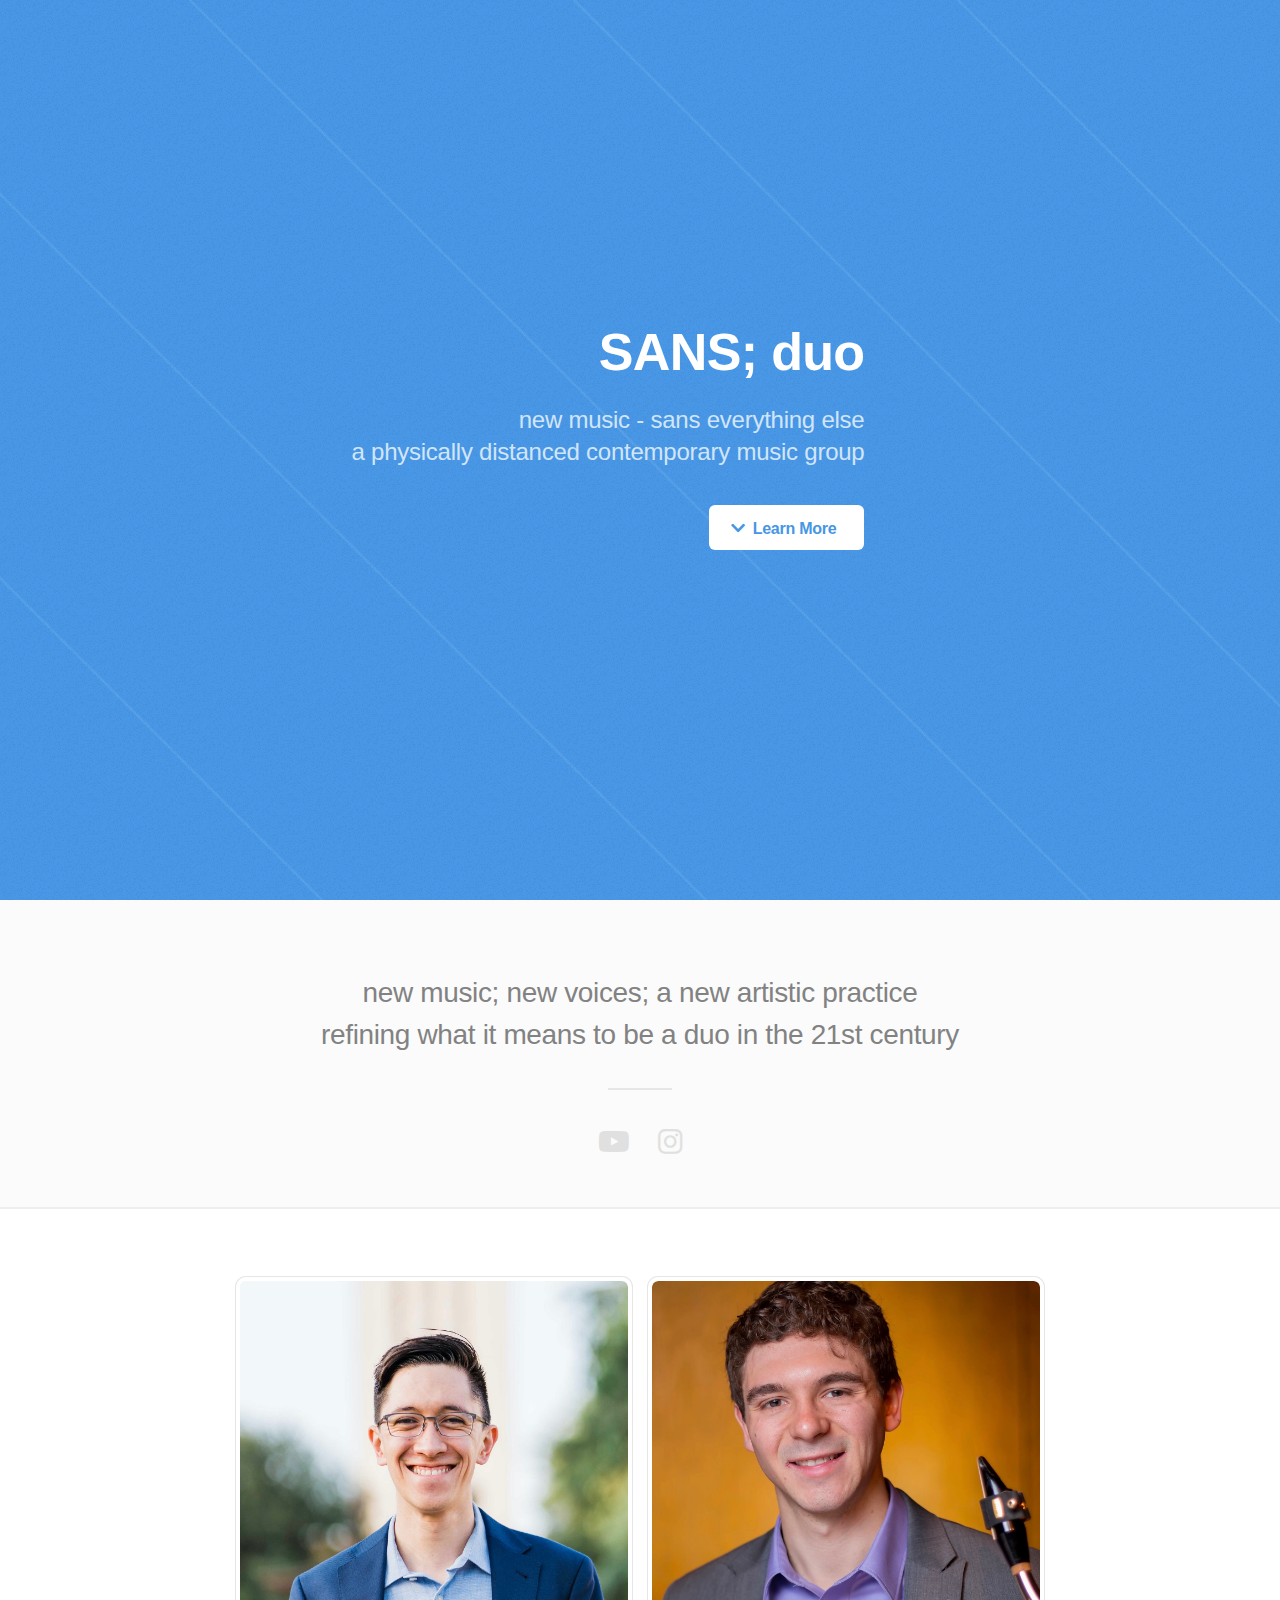
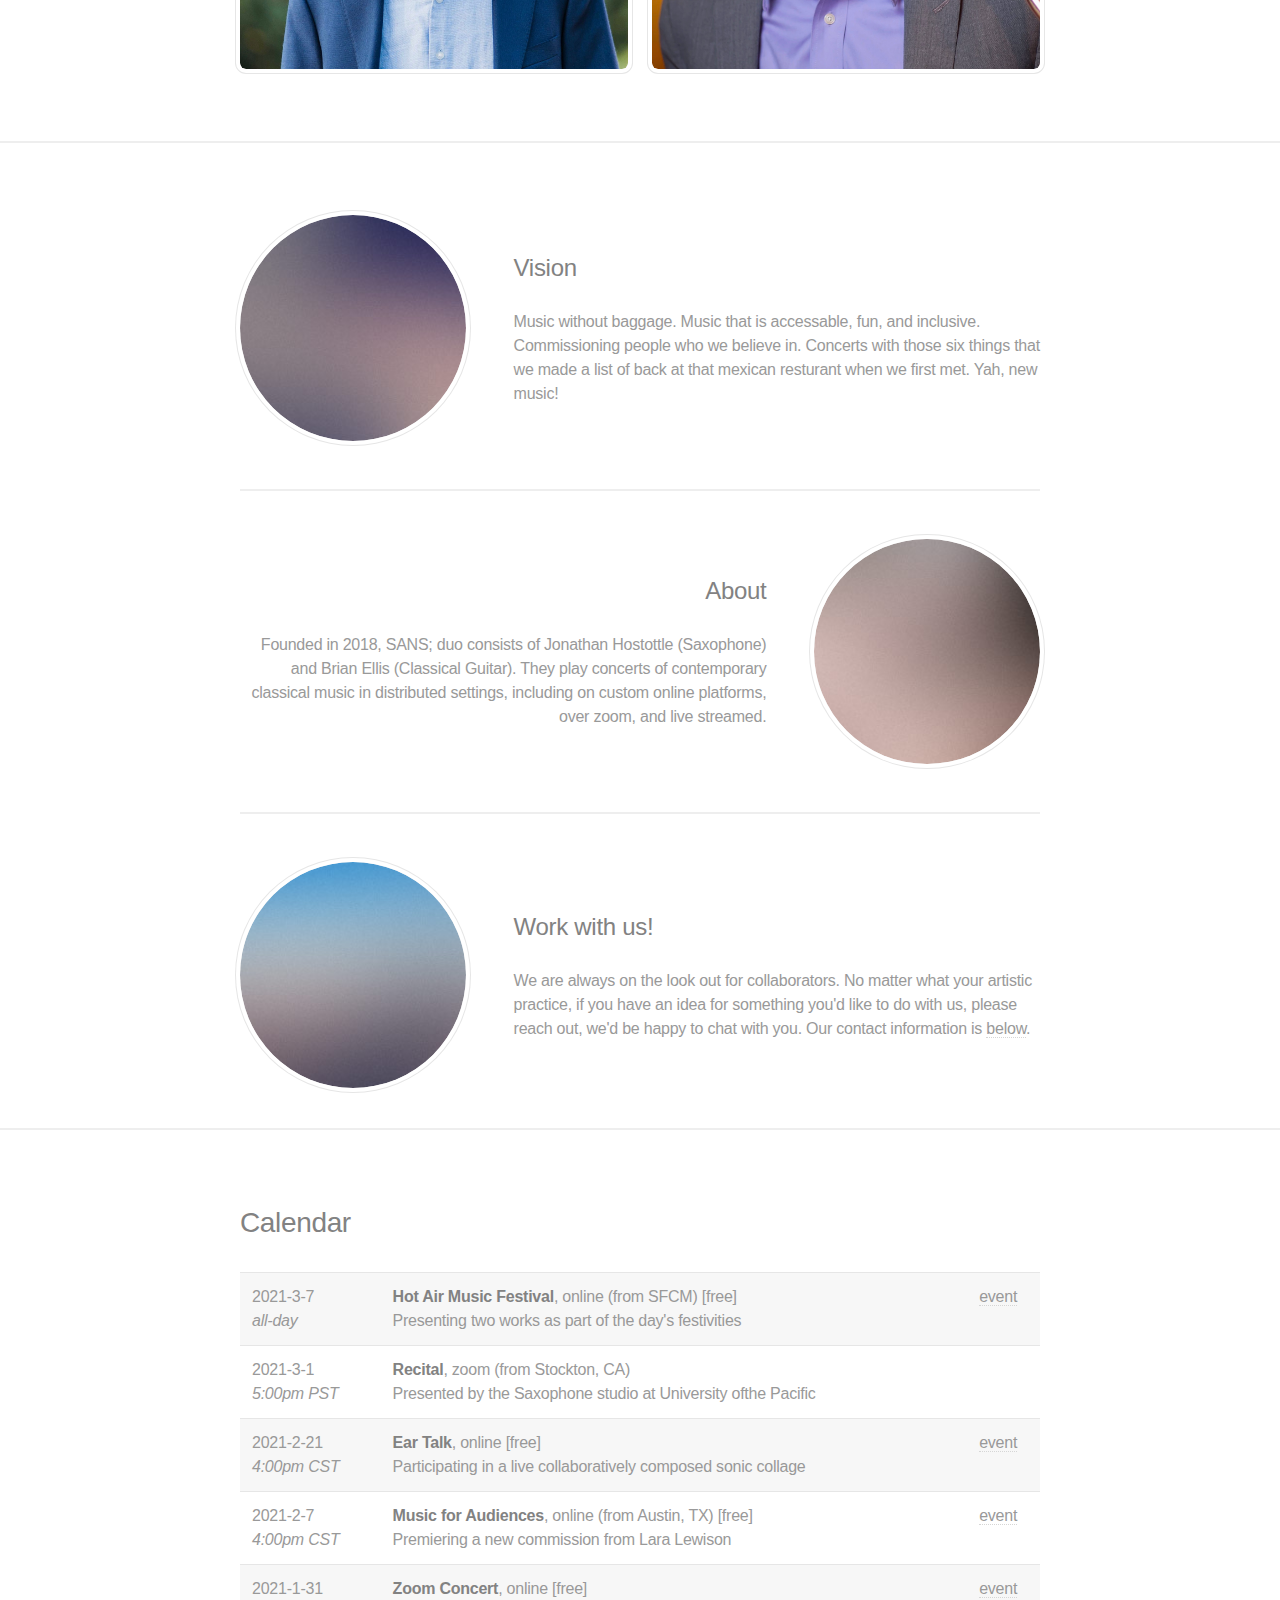
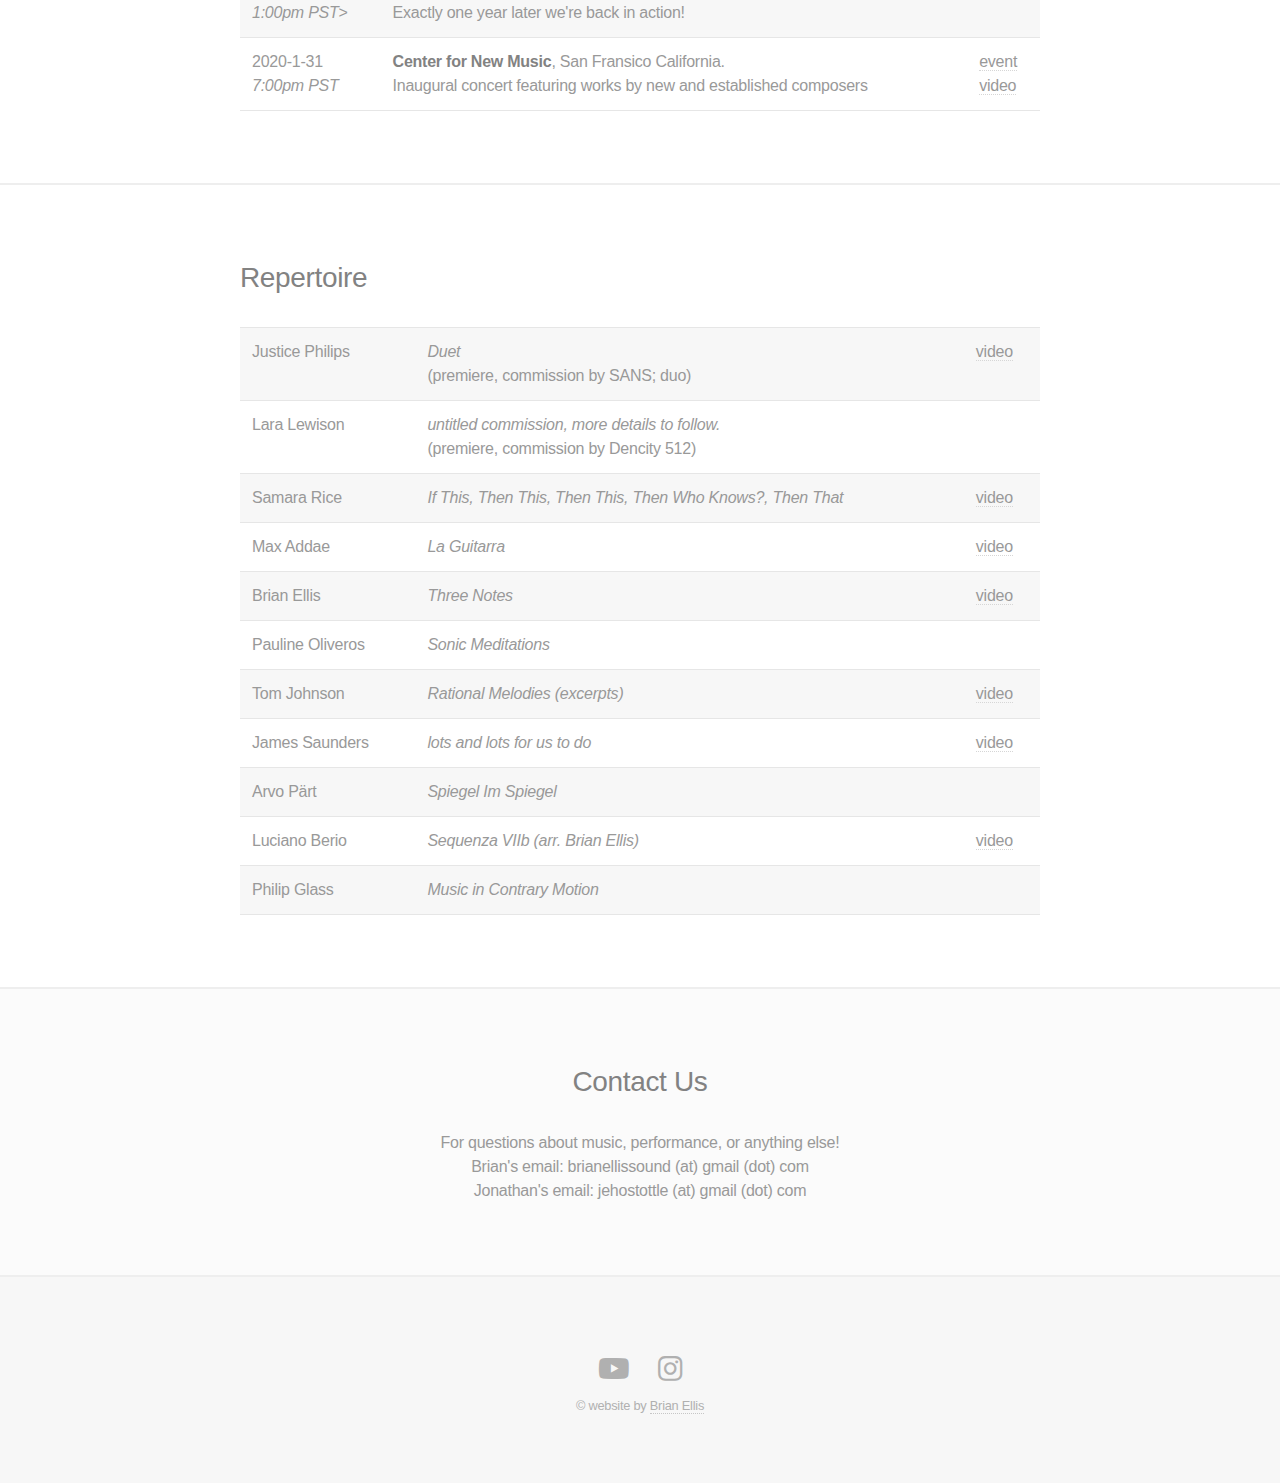
==== commit 35e6b119: "updated vision" ====
--- a/index.html
+++ b/index.html
@@ -79,7 +79,7 @@
 						<div class="image"><img src="images/pic01.jpg" alt="" /></div>
 						<div class="content">
 							<h3>Vision</h3>
-							<p>Music without baggage. Something about cool stuff. Commissioning people who we believe in. Concerts with those six things that we made a list of back at that mexican resturant in 2018. Yah, new music!</p>
+							<p>Music without baggage. Music that is accessable, fun, and inclusive. Commissioning people who we believe in. Concerts with those six things that we made a list of back at that mexican resturant when we first met. Yah, new music!</p>
 						</div>
 					</section>
 					<section class="spotlight">
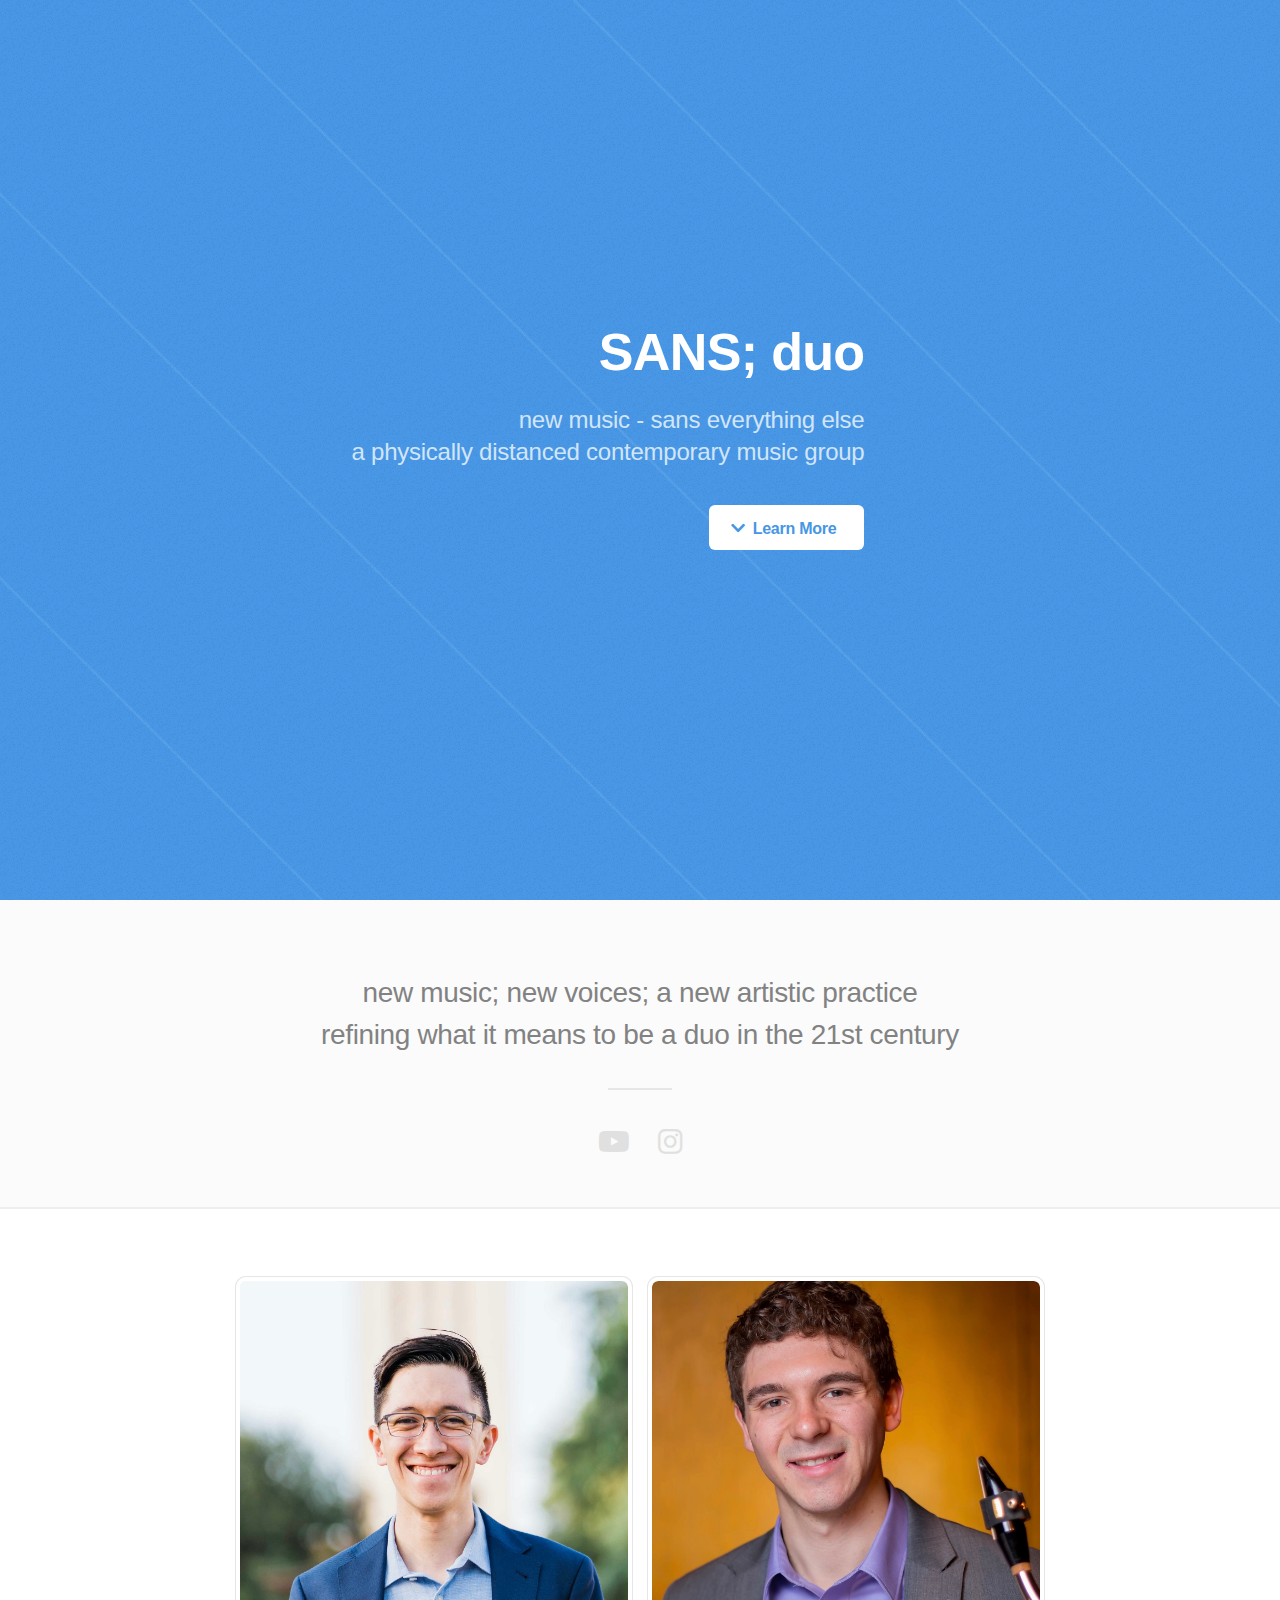
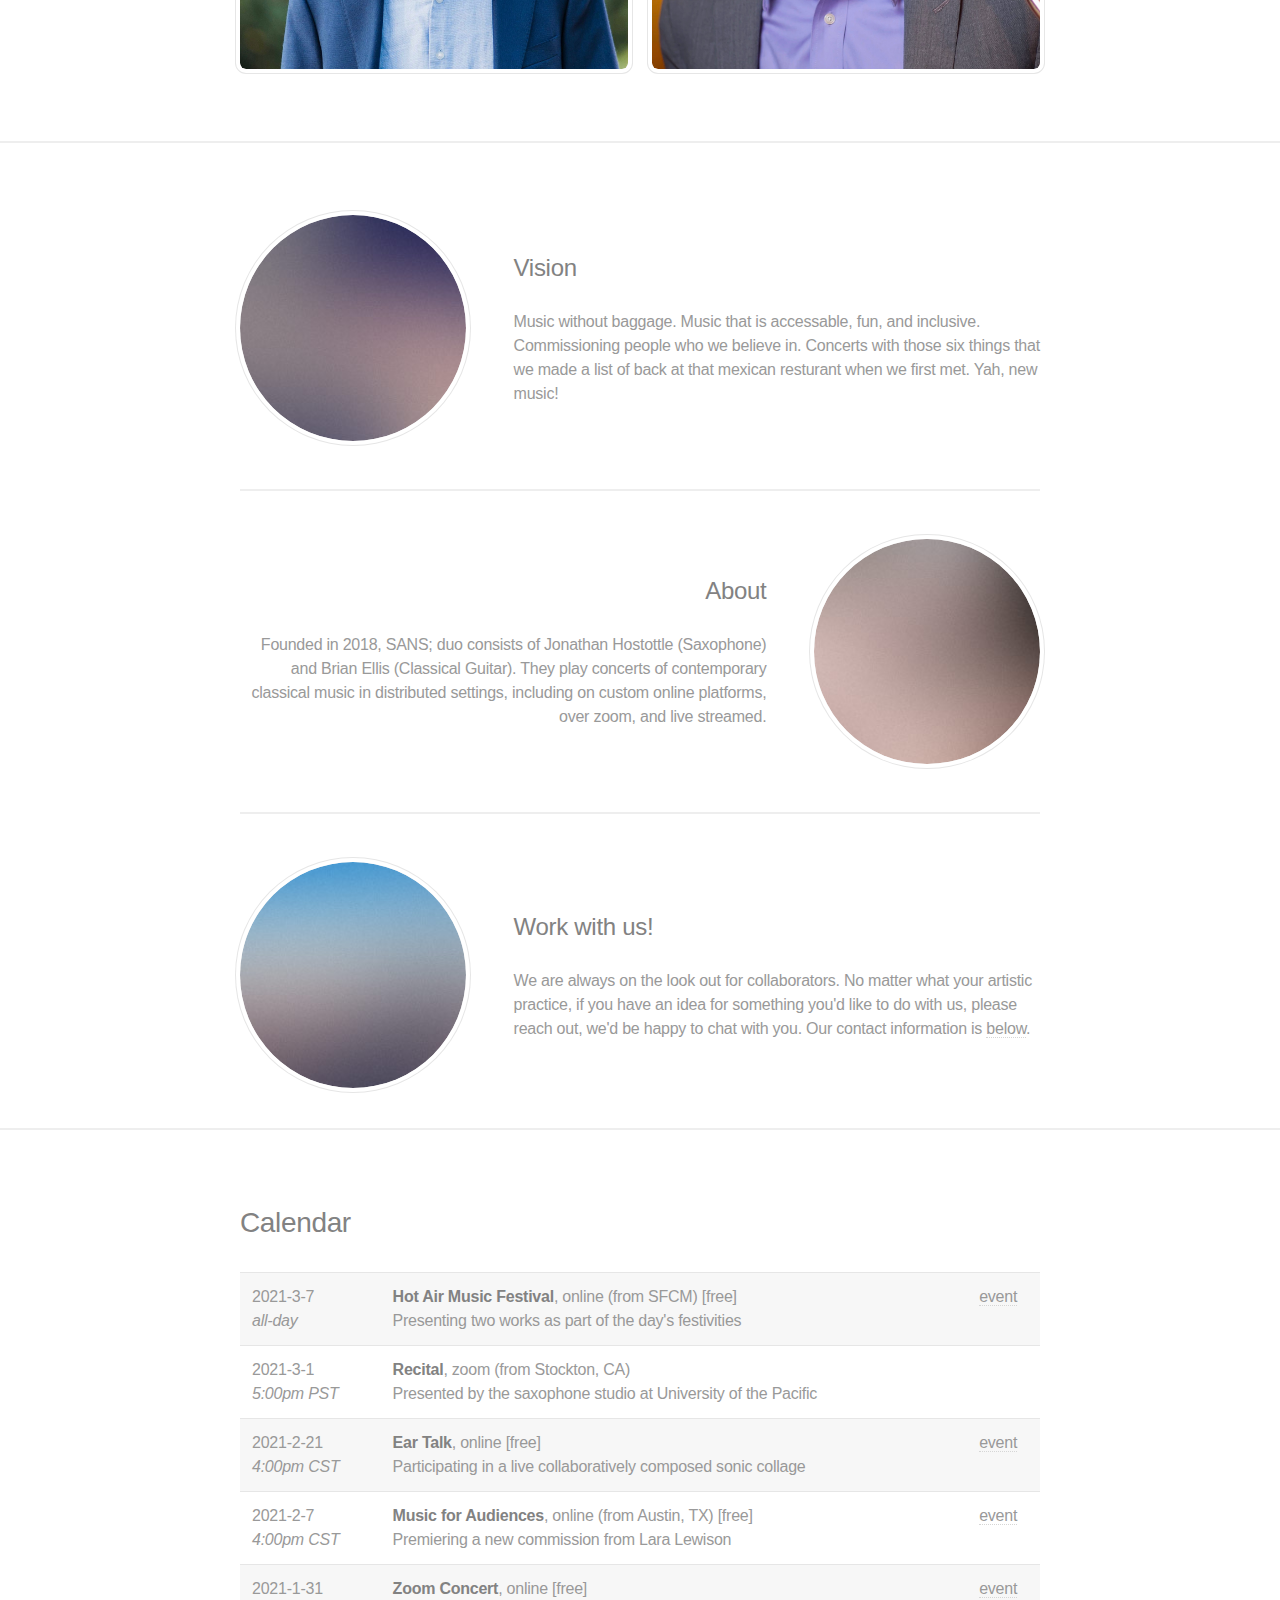
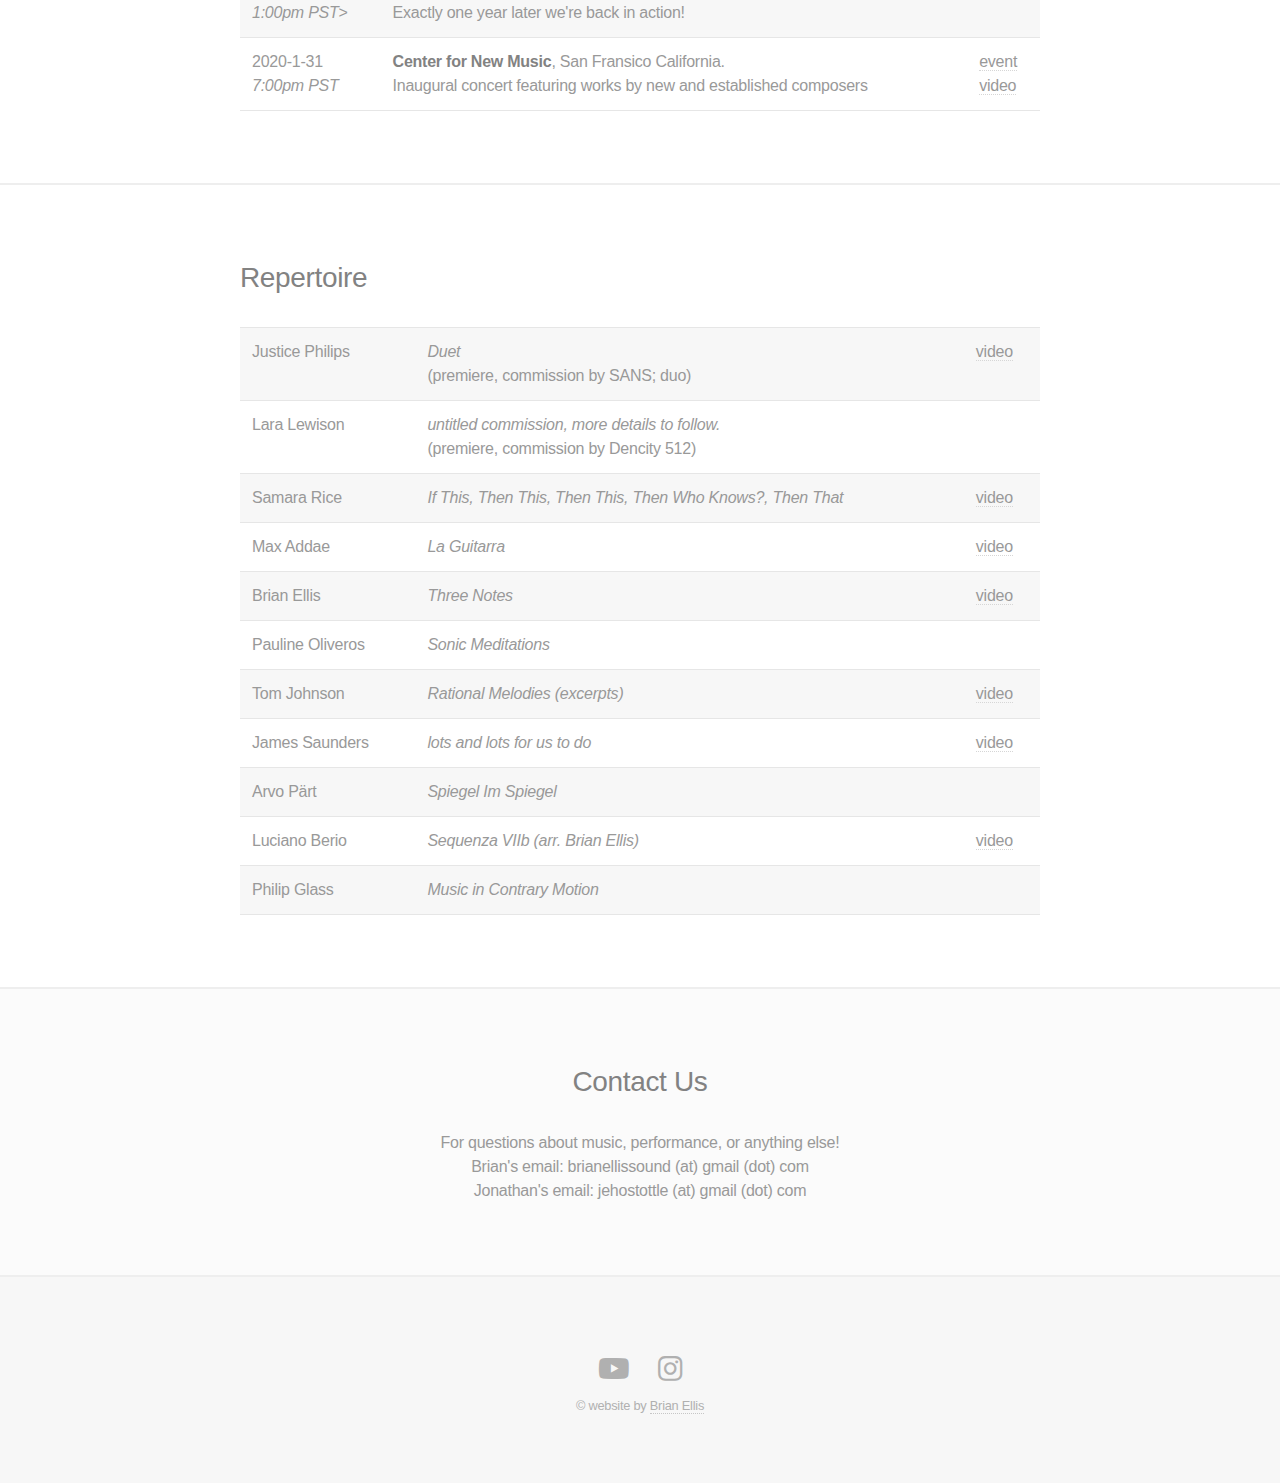
==== commit 865911be: "typos" ====
--- a/index.html
+++ b/index.html
@@ -128,7 +128,7 @@
 									<tr>
 										<td>2021-3-1<br/><i>5:00pm PST</i></td>
 										<td><b>Recital</b>, zoom (from Stockton, CA)<br/>
-											Presented by the Saxophone studio at University ofthe Pacific
+											Presented by the saxophone studio at University of the Pacific
 										</td>
 										<td></td>
 									</tr>
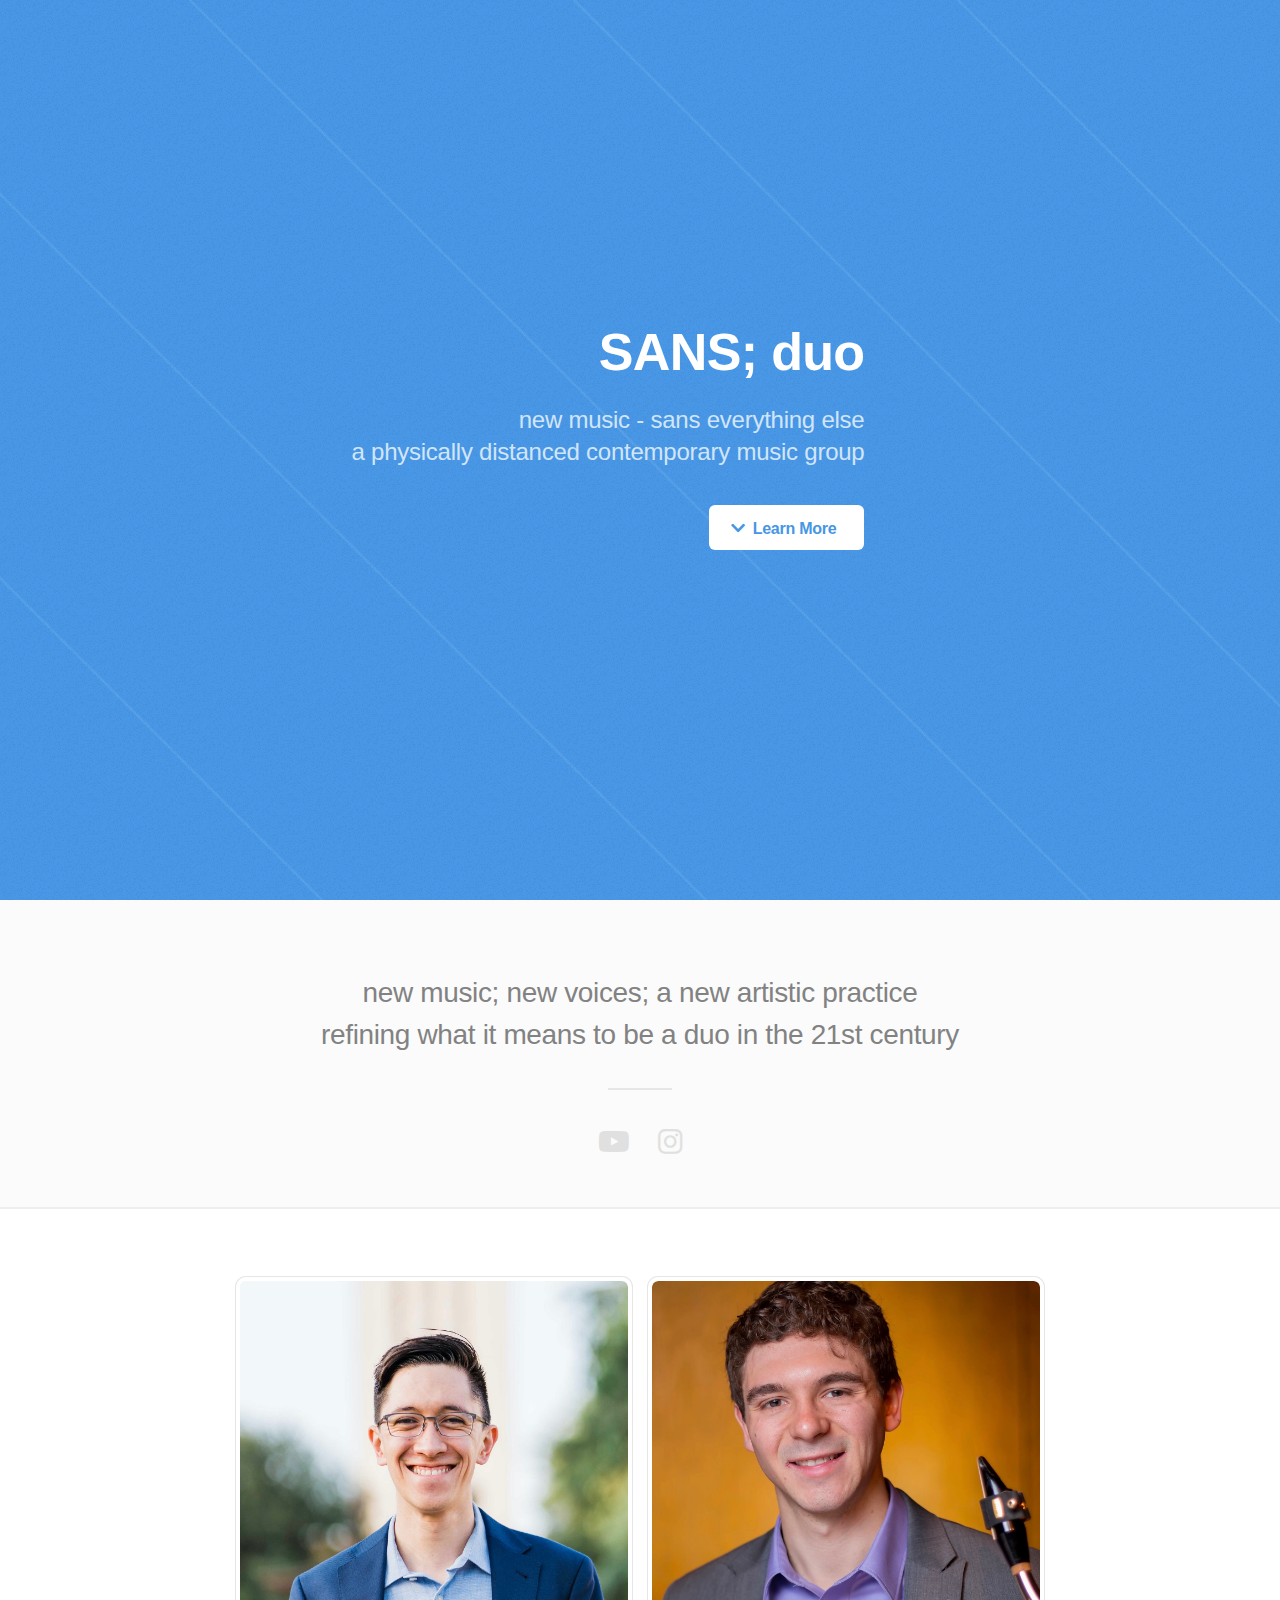
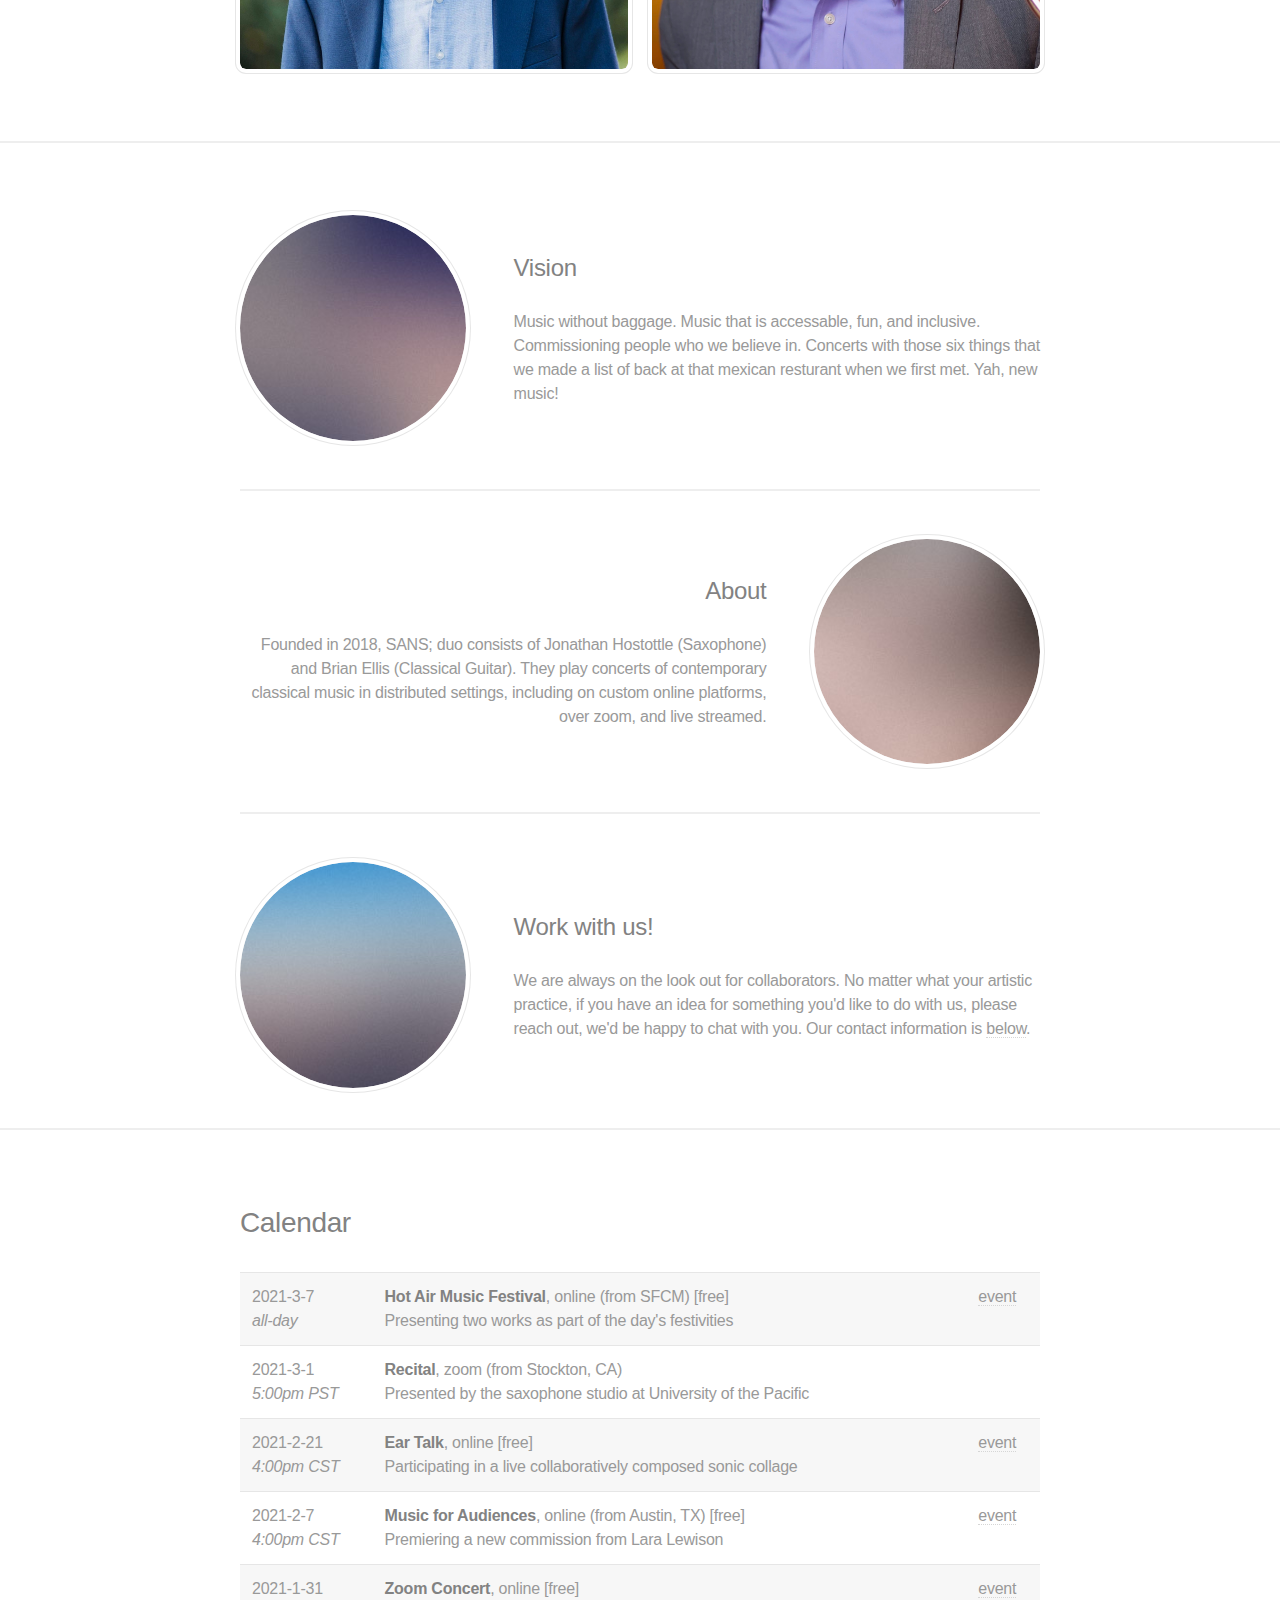
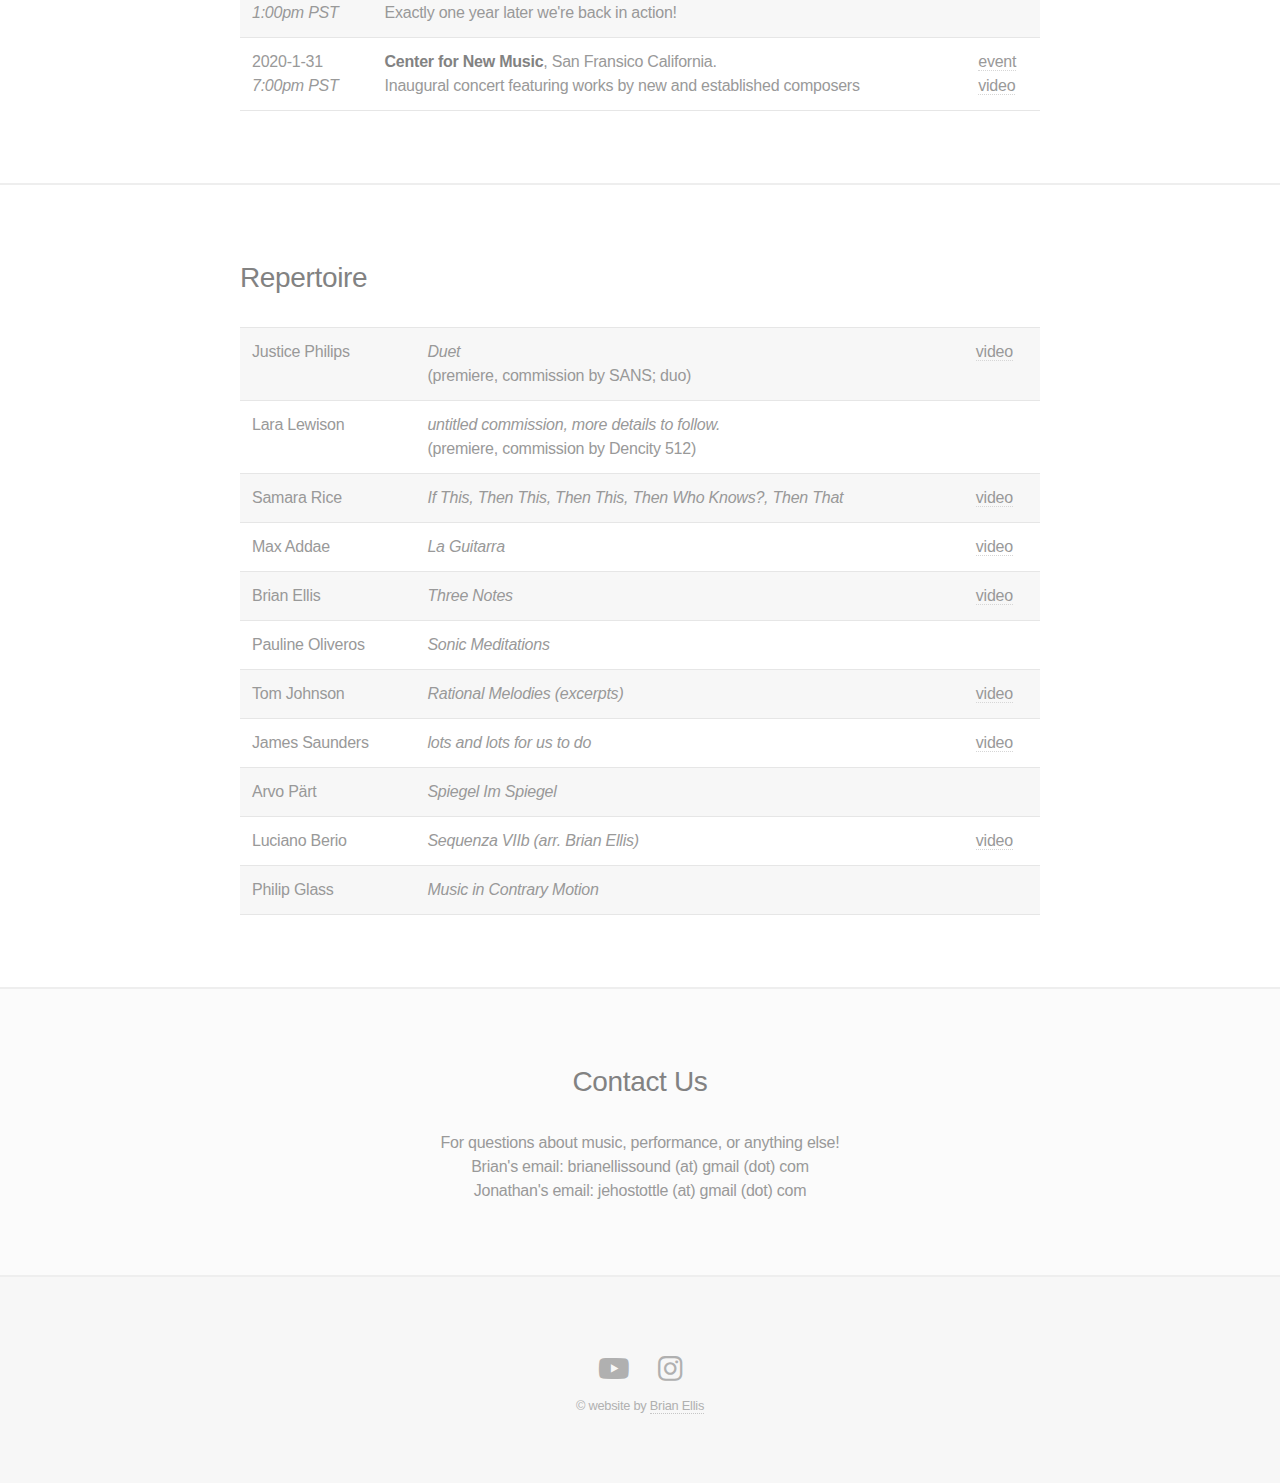
==== commit b019aaf1: "new index.html" ====
--- a/index.html
+++ b/index.html
@@ -40,7 +40,7 @@
 				</header>
 				<ul class="icons">
 					<li><a href="https://youtube.com/playlist?list=PLgrF2Ld1zFqi5SUqAfdljszQMM1r-xJb-" target="_blank" class="icon brands fa-youtube"><span class="label">Facebook</span></a></li>
-					<li><a href="https://instagram.com/sans.duo" class="icon brands fa-instagram"><span class="label">Instagram</span></a></li>
+					<li><a href="https://instagram.com/sans.duo" target="_blank" class="icon brands fa-instagram"><span class="label">Instagram</span></a></li>
 				</ul>
 				
 			</section>
@@ -147,7 +147,7 @@
 										<td> <a target="_blank" href="https://www.density512.org/tickets/music-for-audiences-i-livestream-ja43e">event</a> </td>
 									</tr>
 									<tr>
-										<td>2021-1-31<br/><i>1:00pm PST</i>></td>
+										<td>2021-1-31<br/><i>1:00pm PST</i></td>
 										<td><b>Zoom Concert</b>, online [free]<br/>
 										Exactly one year later we're back in action!
 										</td>
@@ -264,7 +264,7 @@
 			<footer id="footer">
 				<ul class="icons">
 					<li><a href="https://youtube.com/playlist?list=PLgrF2Ld1zFqi5SUqAfdljszQMM1r-xJb-" target="_blank" class="icon brands fa-youtube"><span class="label">Youtube</span></a></li>
-					<li><a href="https://instagram.com/sans.duo" class="icon brands fa-instagram"><span class="label">Instagram</span></a></li>
+					<li><a href="https://instagram.com/sans.duo" target="_blank" class="icon brands fa-instagram"><span class="label">Instagram</span></a></li>
 				</ul>
 
 				<p class="copyright">&copy; website by <a href="http://www.brianellissound.com" target="_blank">Brian Ellis</a></p>
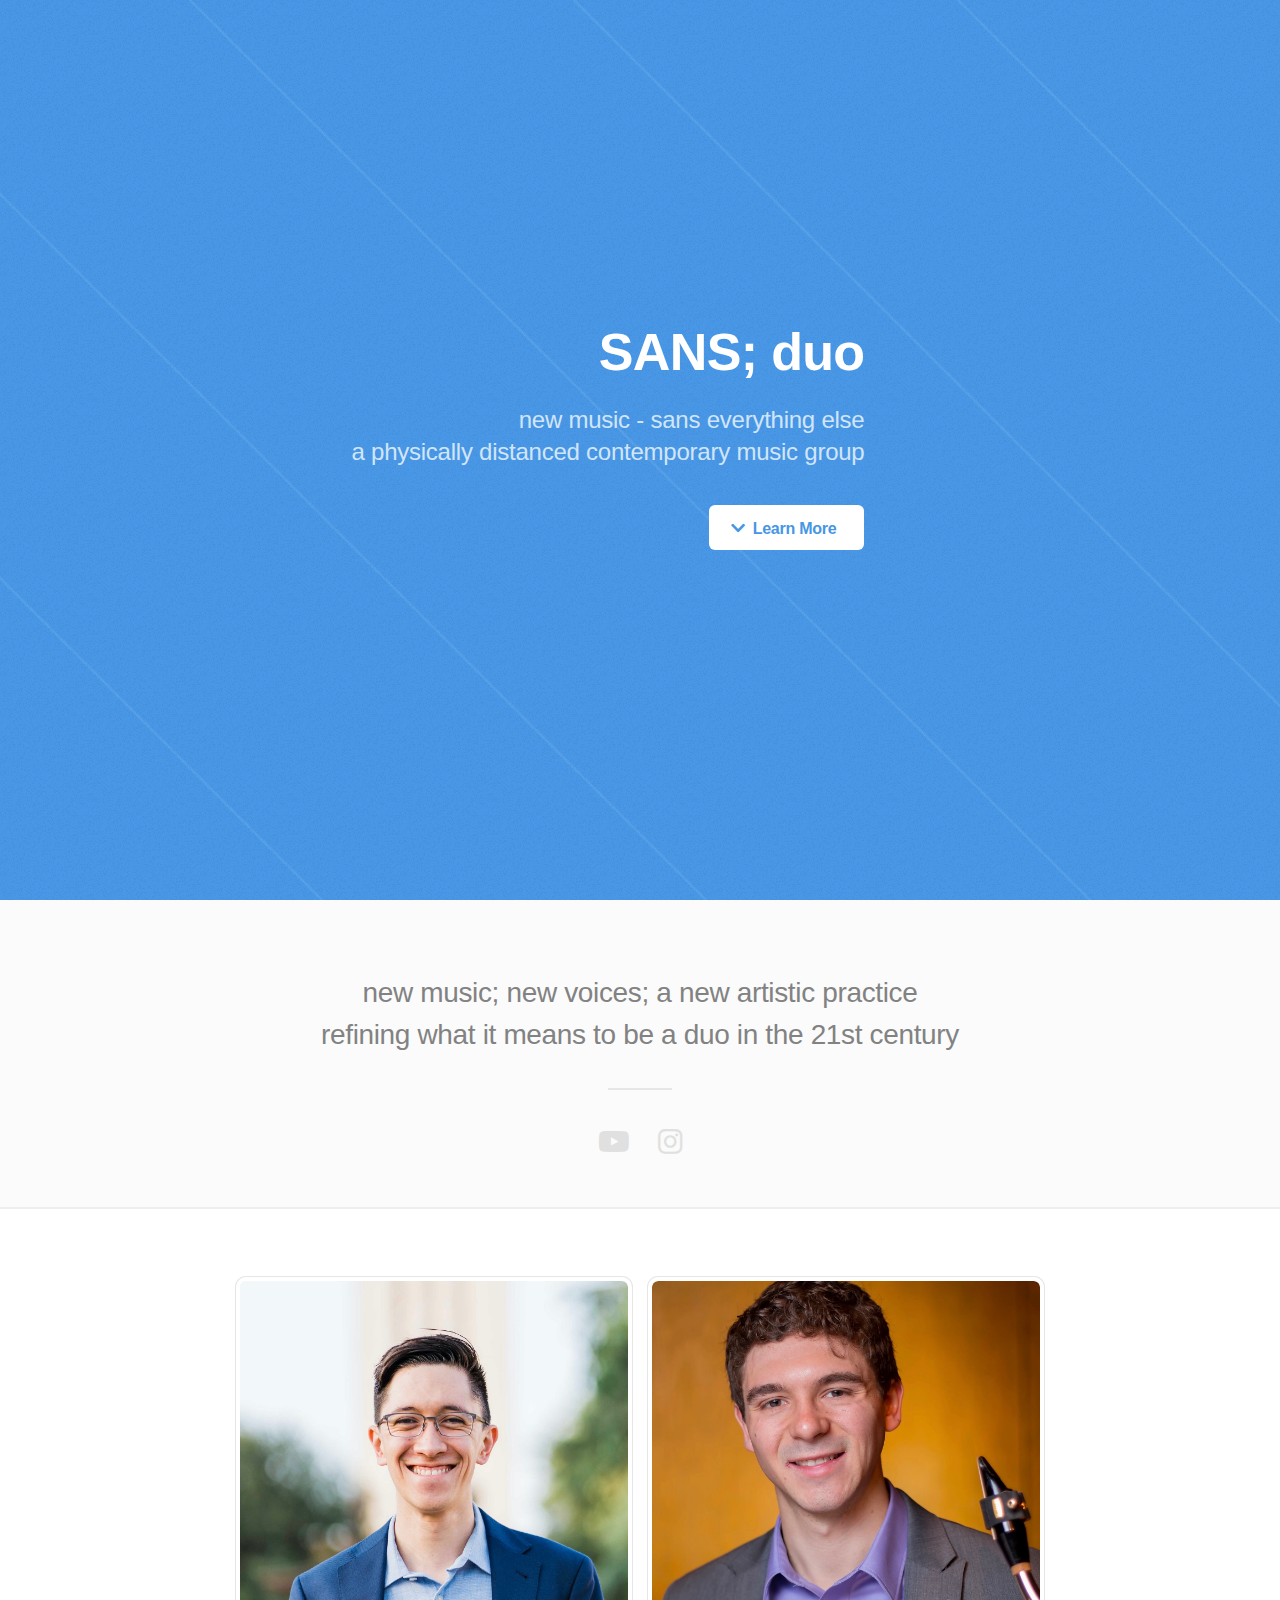
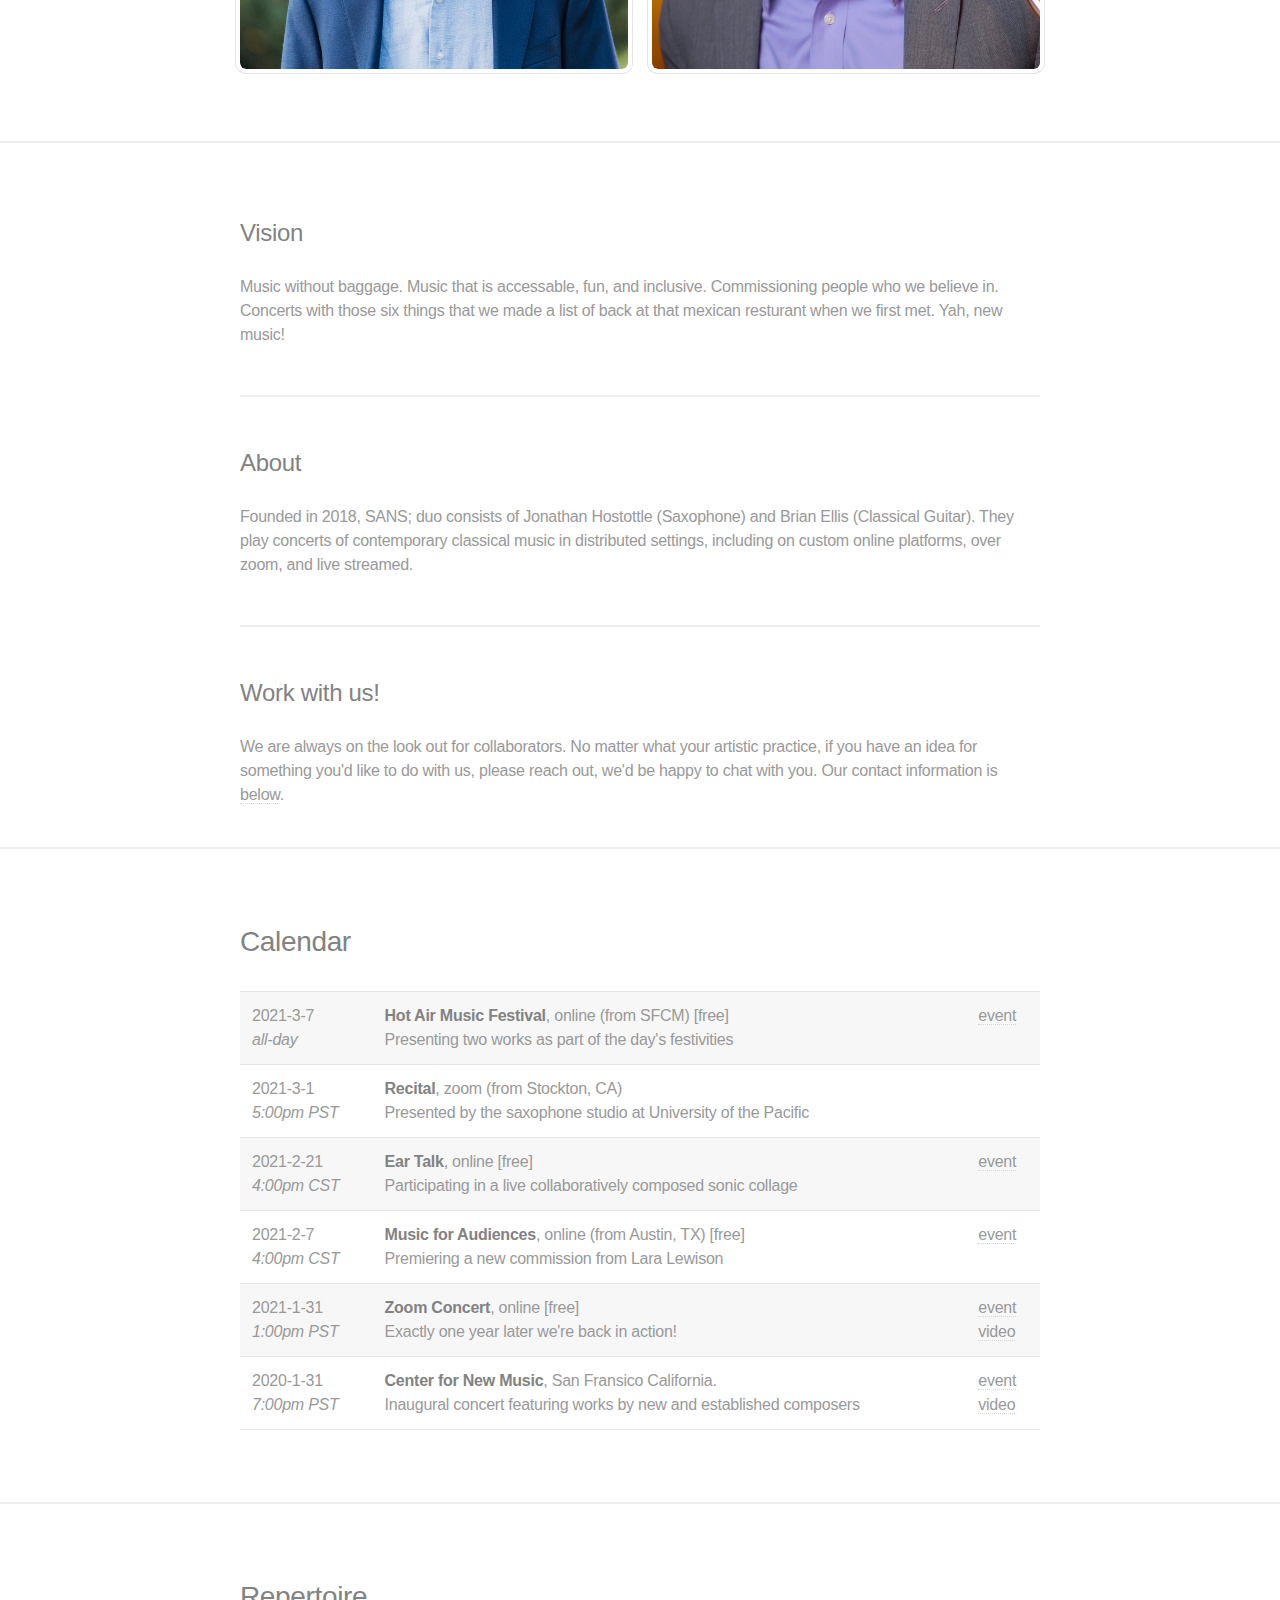
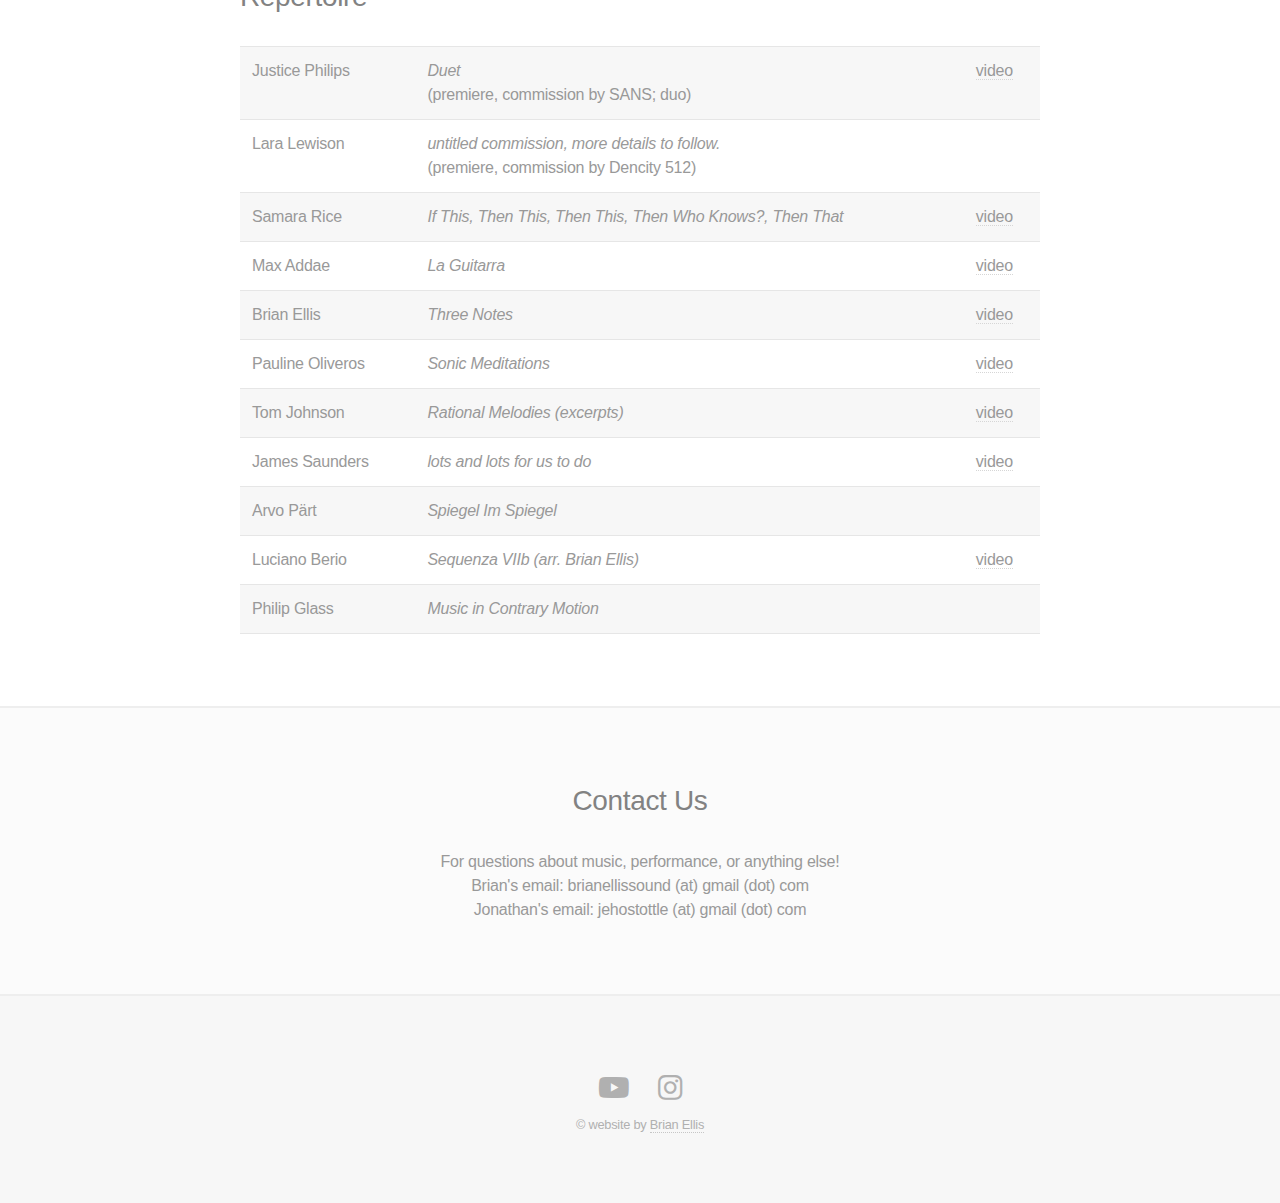
==== commit d7219584: "removed useless images" ====
--- a/index.html
+++ b/index.html
@@ -35,7 +35,7 @@
 		<!-- One -->
 			<section id="one" class="wrapper style2 special">
 				<header class="major">
-					<h2>new music; new voices; a new artistic practice<br />
+					<h2>new music; new voices; a new artistic practice<br/>
 					refining what it means to be a duo in the 21st century</h2>
 				</header>
 				<ul class="icons">
@@ -44,12 +44,6 @@
 				</ul>
 				
 			</section>
-
-
-
-
-
-
 
 
 
@@ -76,22 +70,22 @@
 			<section id="two" class="wrapper">
 				<div class="inner alt">
 					<section class="spotlight">
-						<div class="image"><img src="images/pic01.jpg" alt="" /></div>
-						<div class="content">
+<!-- 						<div class="image"><img src="images/pic01.jpg" alt="" /></div>
+ -->						<div class="content">
 							<h3>Vision</h3>
 							<p>Music without baggage. Music that is accessable, fun, and inclusive. Commissioning people who we believe in. Concerts with those six things that we made a list of back at that mexican resturant when we first met. Yah, new music!</p>
 						</div>
 					</section>
 					<section class="spotlight">
-						<div class="image"><img src="images/pic02.jpg" alt="" /></div>
-						<div class="content">
+<!-- 						<div class="image"><img src="images/pic02.jpg" alt="" /></div>
+ -->						<div class="content">
 							<h3>About</h3>
 							<p>Founded in 2018, SANS; duo consists of Jonathan Hostottle (Saxophone) and Brian Ellis (Classical Guitar). They play concerts of contemporary classical music in distributed settings, including on custom online platforms, over zoom, and live streamed.</p>
 						</div>
 					</section>
 					<section class="spotlight">
-						<div class="image"><img src="images/pic03.jpg" alt="" /></div>
-						<div class="content">
+<!-- 						<div class="image"><img src="images/pic03.jpg" alt="" /></div>
+ -->						<div class="content">
 							<h3>Work with us!</h3>
 							<p>We are always on the look out for collaborators. No matter what your artistic practice, if you have an idea for something you'd like to do with us, please reach out, we'd be happy to chat with you. Our contact information is <a href="#three" class="scrolly">below</a>.</p>
 						</div>
@@ -151,7 +145,7 @@
 										<td><b>Zoom Concert</b>, online [free]<br/>
 										Exactly one year later we're back in action!
 										</td>
-										<td><a href="https://fb.me/e/3msrbxEhB" target="_blank">event</a></td>
+										<td><a href="https://fb.me/e/3msrbxEhB" target="_blank">event</a><br/> <a href="https://youtu.be/MoNnA78MLj8" target="_blank">video</a></td>
 									</tr>
 									<tr>
 										<td>2020-1-31<br/><i>7:00pm PST</i></td>
@@ -207,7 +201,7 @@
 									<tr>
 										<td>Pauline Oliveros</td>
 										<td><span class="piece">Sonic Meditations</span></td>
-										<td><a href="" target="_blank"></a></td>
+										<td><a href="https://youtu.be/kZmt1HKlqRw" target="_blank">video</a></td>
 									</tr>
 									<tr>
 										<td>Tom Johnson</td>
--- a/assets/css/main.css
+++ b/assets/css/main.css
@@ -2767,14 +2767,14 @@
 			}
 
 		.spotlight .content {
-			width: 70%;
+			width: 100%;
 		}
 
 			.spotlight .content > :last-child {
 				margin-bottom: 0;
 			}
 
-		.spotlight:nth-child(2n) {
+		/*.spotlight:nth-child(2n) {
 			-moz-flex-direction: row-reverse;
 			-webkit-flex-direction: row-reverse;
 			-ms-flex-direction: row-reverse;
@@ -2787,7 +2787,7 @@
 
 			.spotlight:nth-child(2n) .content {
 				text-align: right;
-			}
+			}*/
 
 	@media screen and (max-width: 736px) and (orientation: landscape) {
 
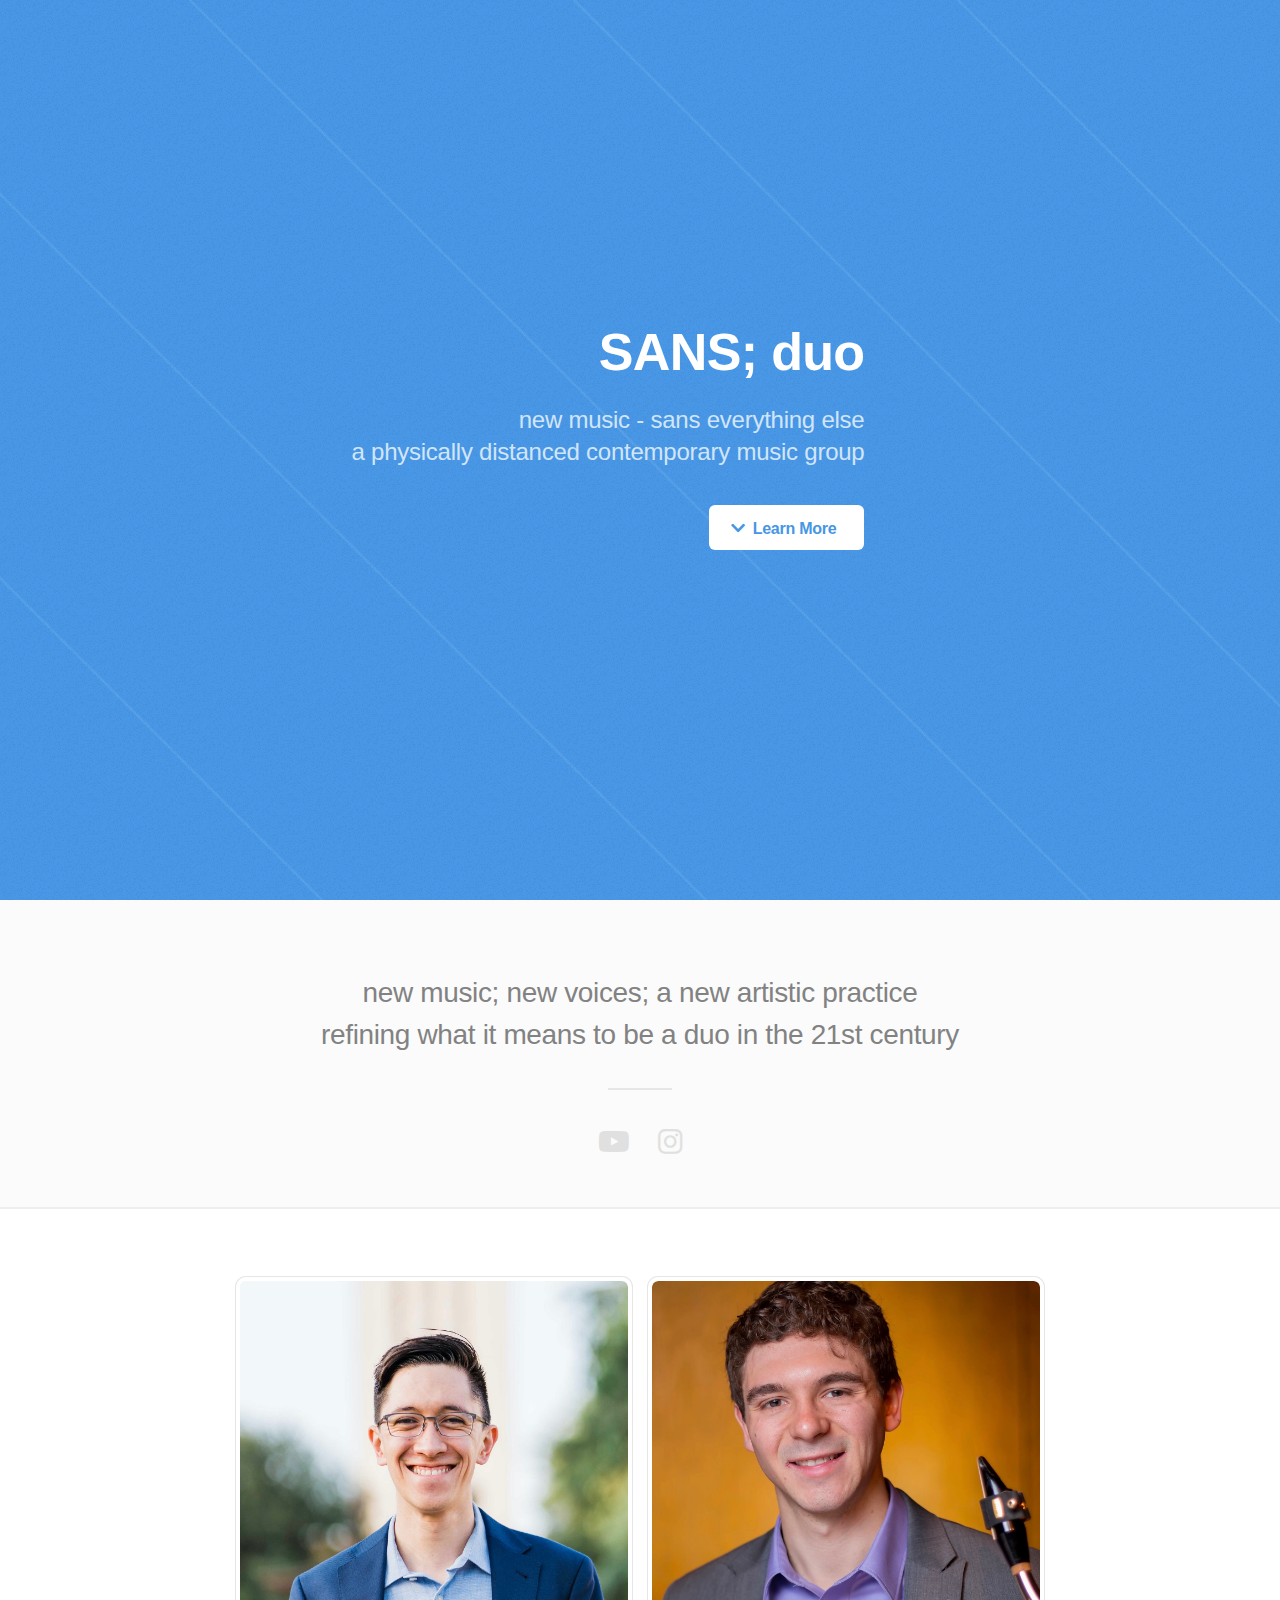
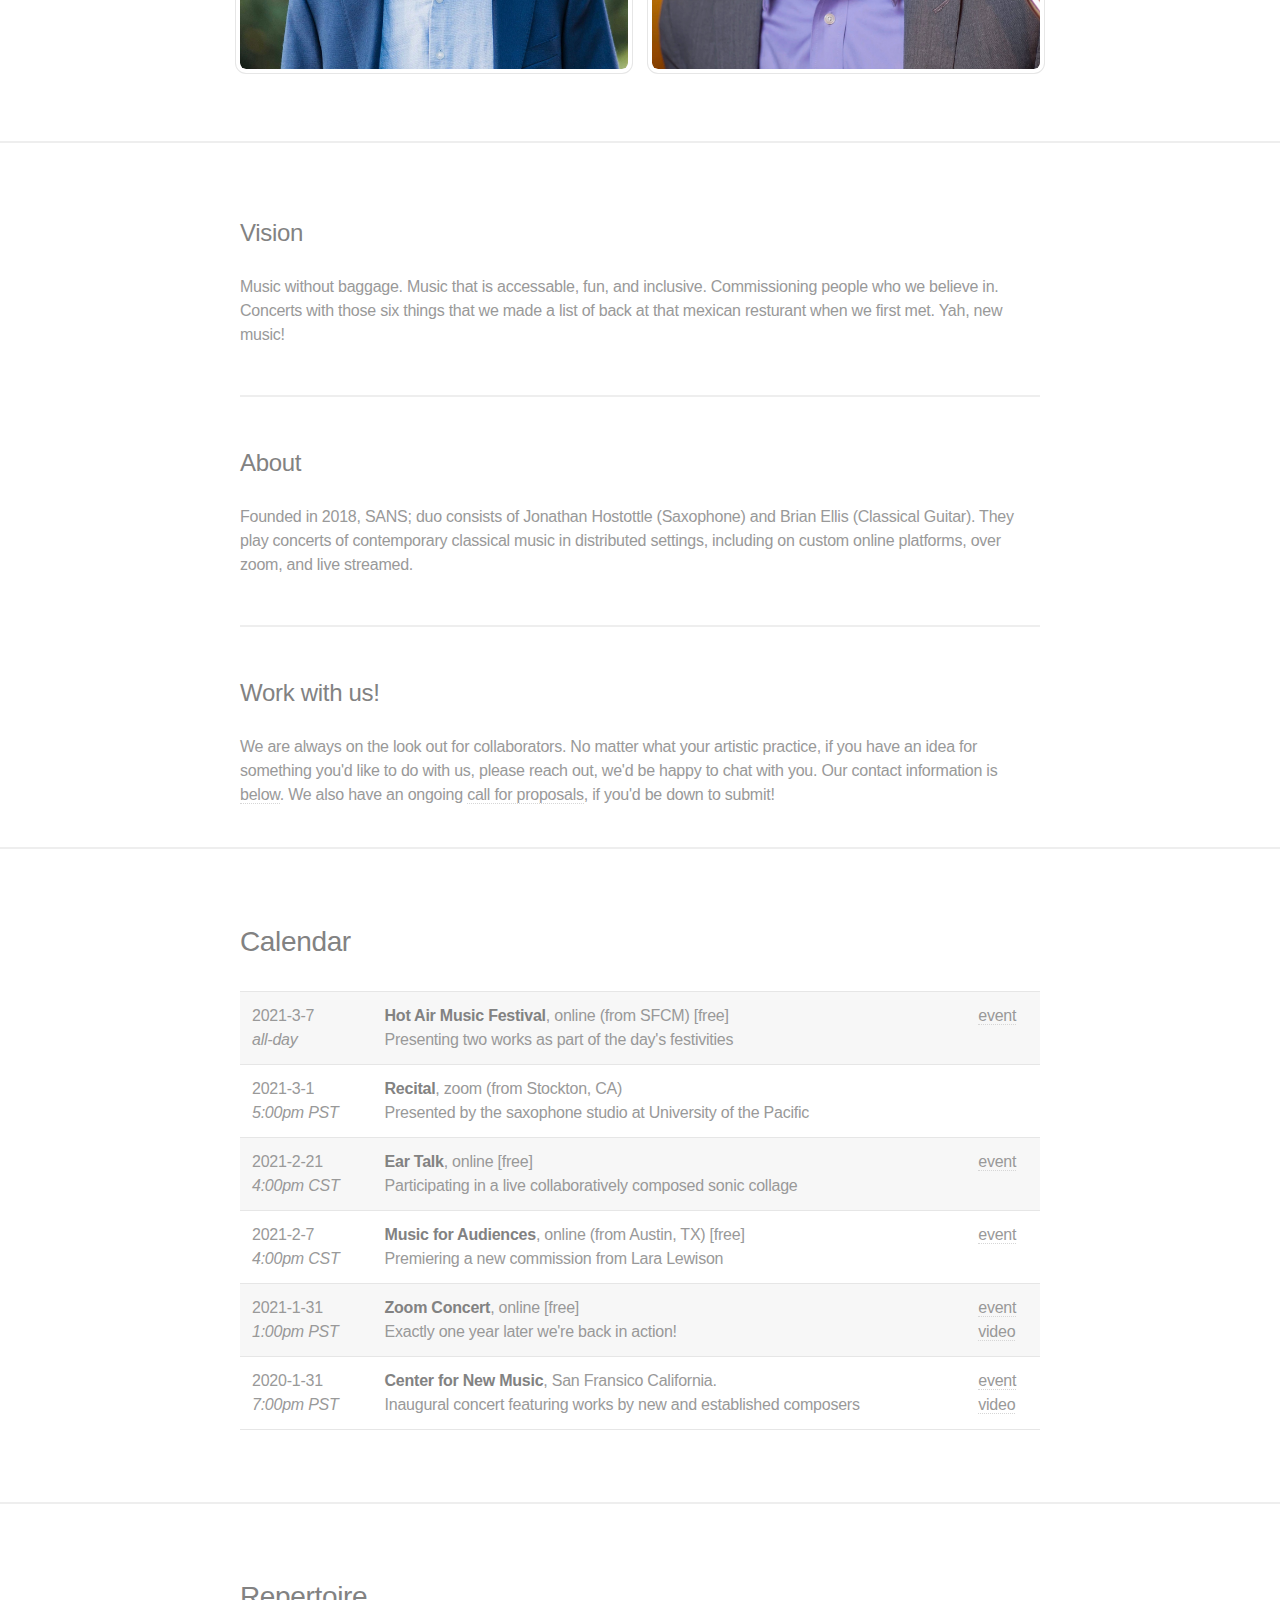
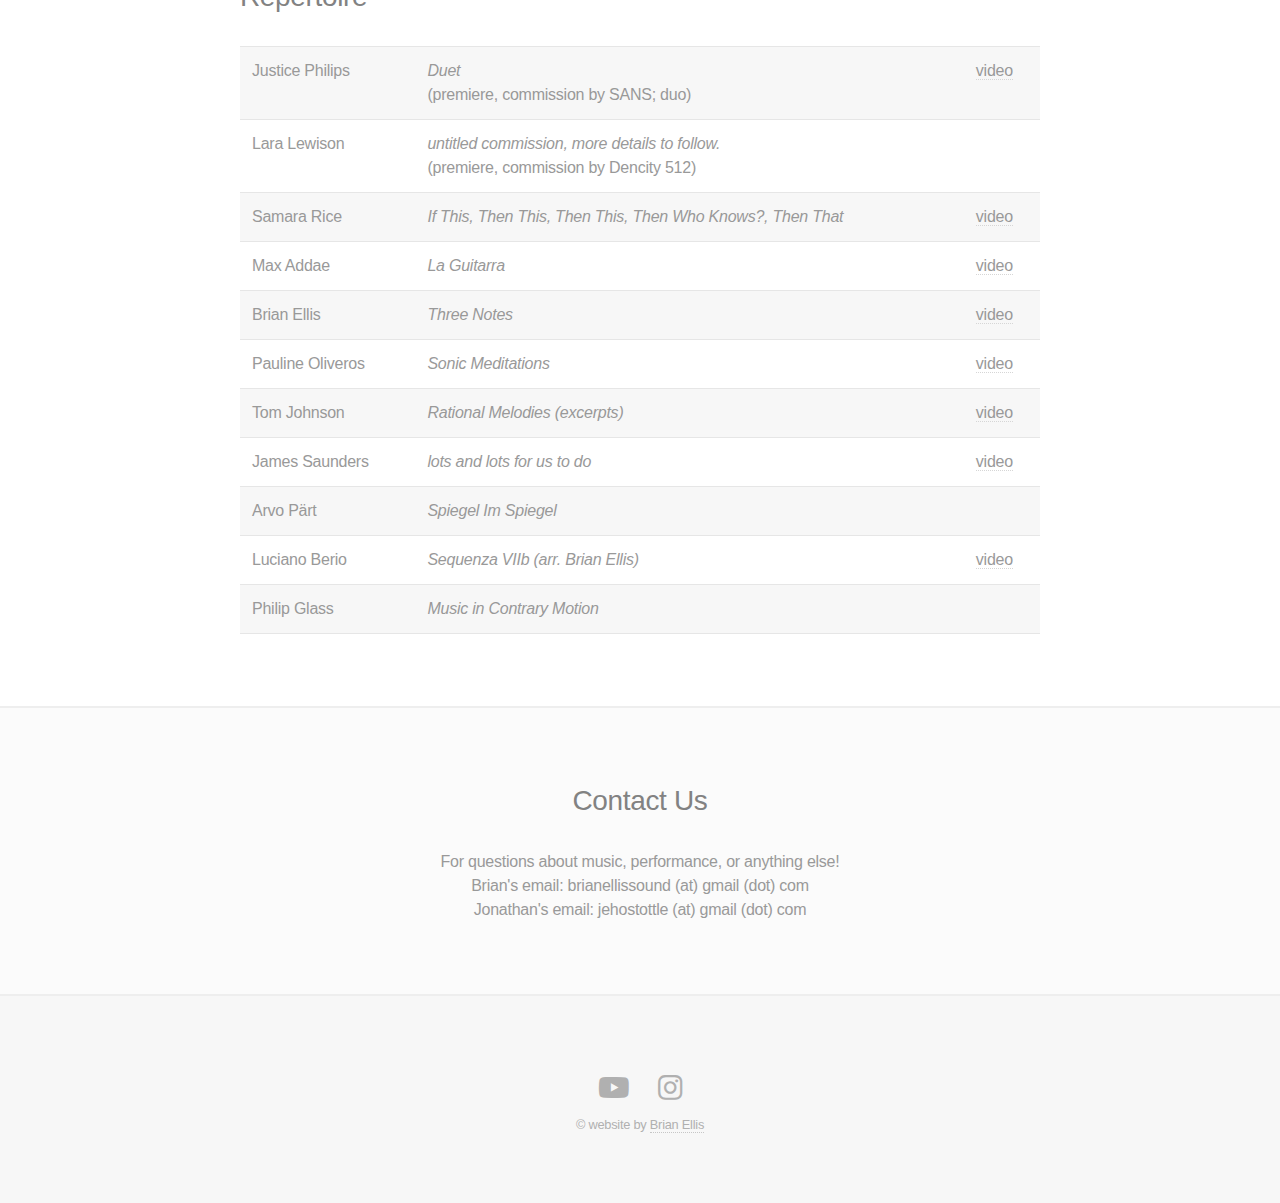
==== commit 858bfb04: "added call for proposals" ====
--- a/index.html
+++ b/index.html
@@ -80,14 +80,14 @@
 <!-- 						<div class="image"><img src="images/pic02.jpg" alt="" /></div>
  -->						<div class="content">
 							<h3>About</h3>
-							<p>Founded in 2018, SANS; duo consists of Jonathan Hostottle (Saxophone) and Brian Ellis (Classical Guitar). They play concerts of contemporary classical music in distributed settings, including on custom online platforms, over zoom, and live streamed.</p>
+							<p>Founded in 2018, SANS; duo consists of Jonathan Hostottle (Saxophone) and Brian Ellis (Classical Guitar). They play concerts of contemporary classical music in distributed settings, including on custom online platforms, over zoom, and live streamed.</p> 
 						</div>
 					</section>
 					<section class="spotlight">
 <!-- 						<div class="image"><img src="images/pic03.jpg" alt="" /></div>
  -->						<div class="content">
 							<h3>Work with us!</h3>
-							<p>We are always on the look out for collaborators. No matter what your artistic practice, if you have an idea for something you'd like to do with us, please reach out, we'd be happy to chat with you. Our contact information is <a href="#three" class="scrolly">below</a>.</p>
+							<p>We are always on the look out for collaborators. No matter what your artistic practice, if you have an idea for something you'd like to do with us, please reach out, we'd be happy to chat with you. Our contact information is <a href="#three" class="scrolly">below</a>. We also have an ongoing <a href="res/CallForProposals2021.pdf" target="_blank">call for proposals</a>, if you'd be down to submit! </p> 
 						</div>
 					</section>
 					<!-- <section class="special">
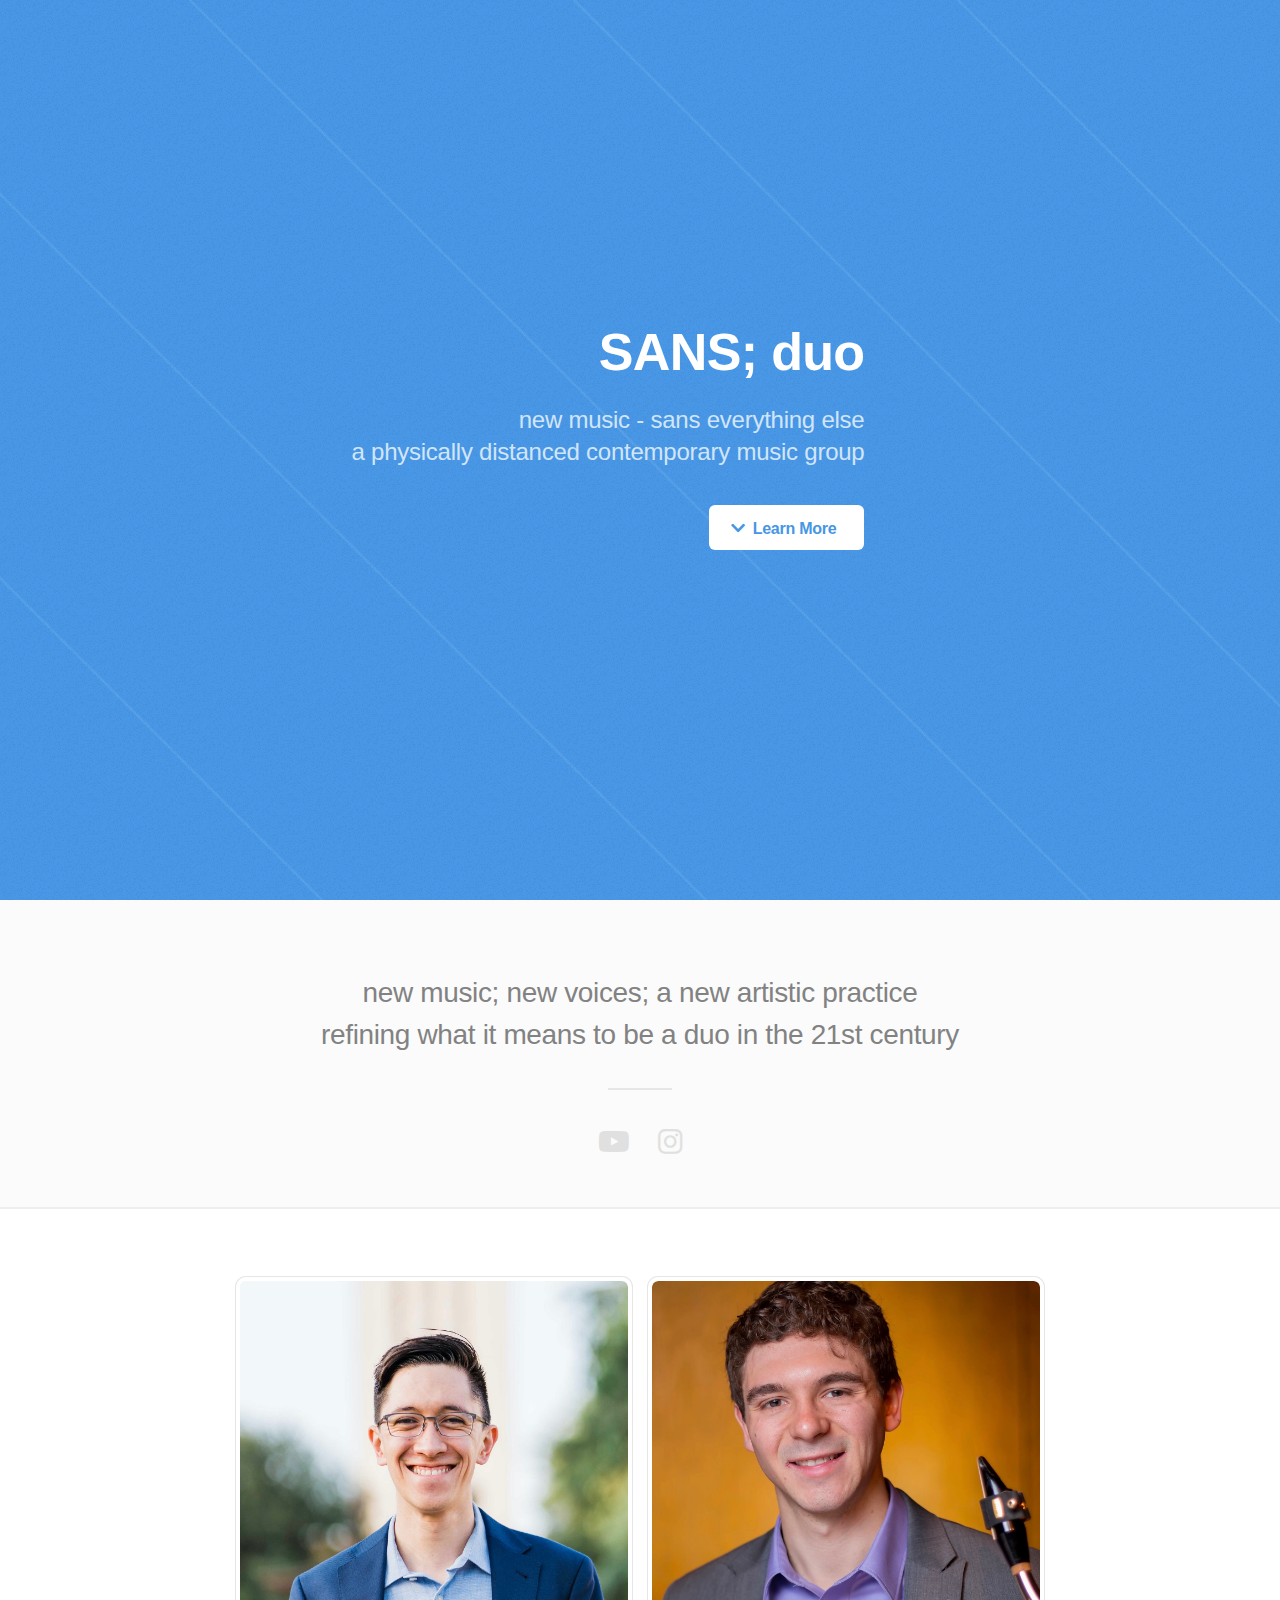
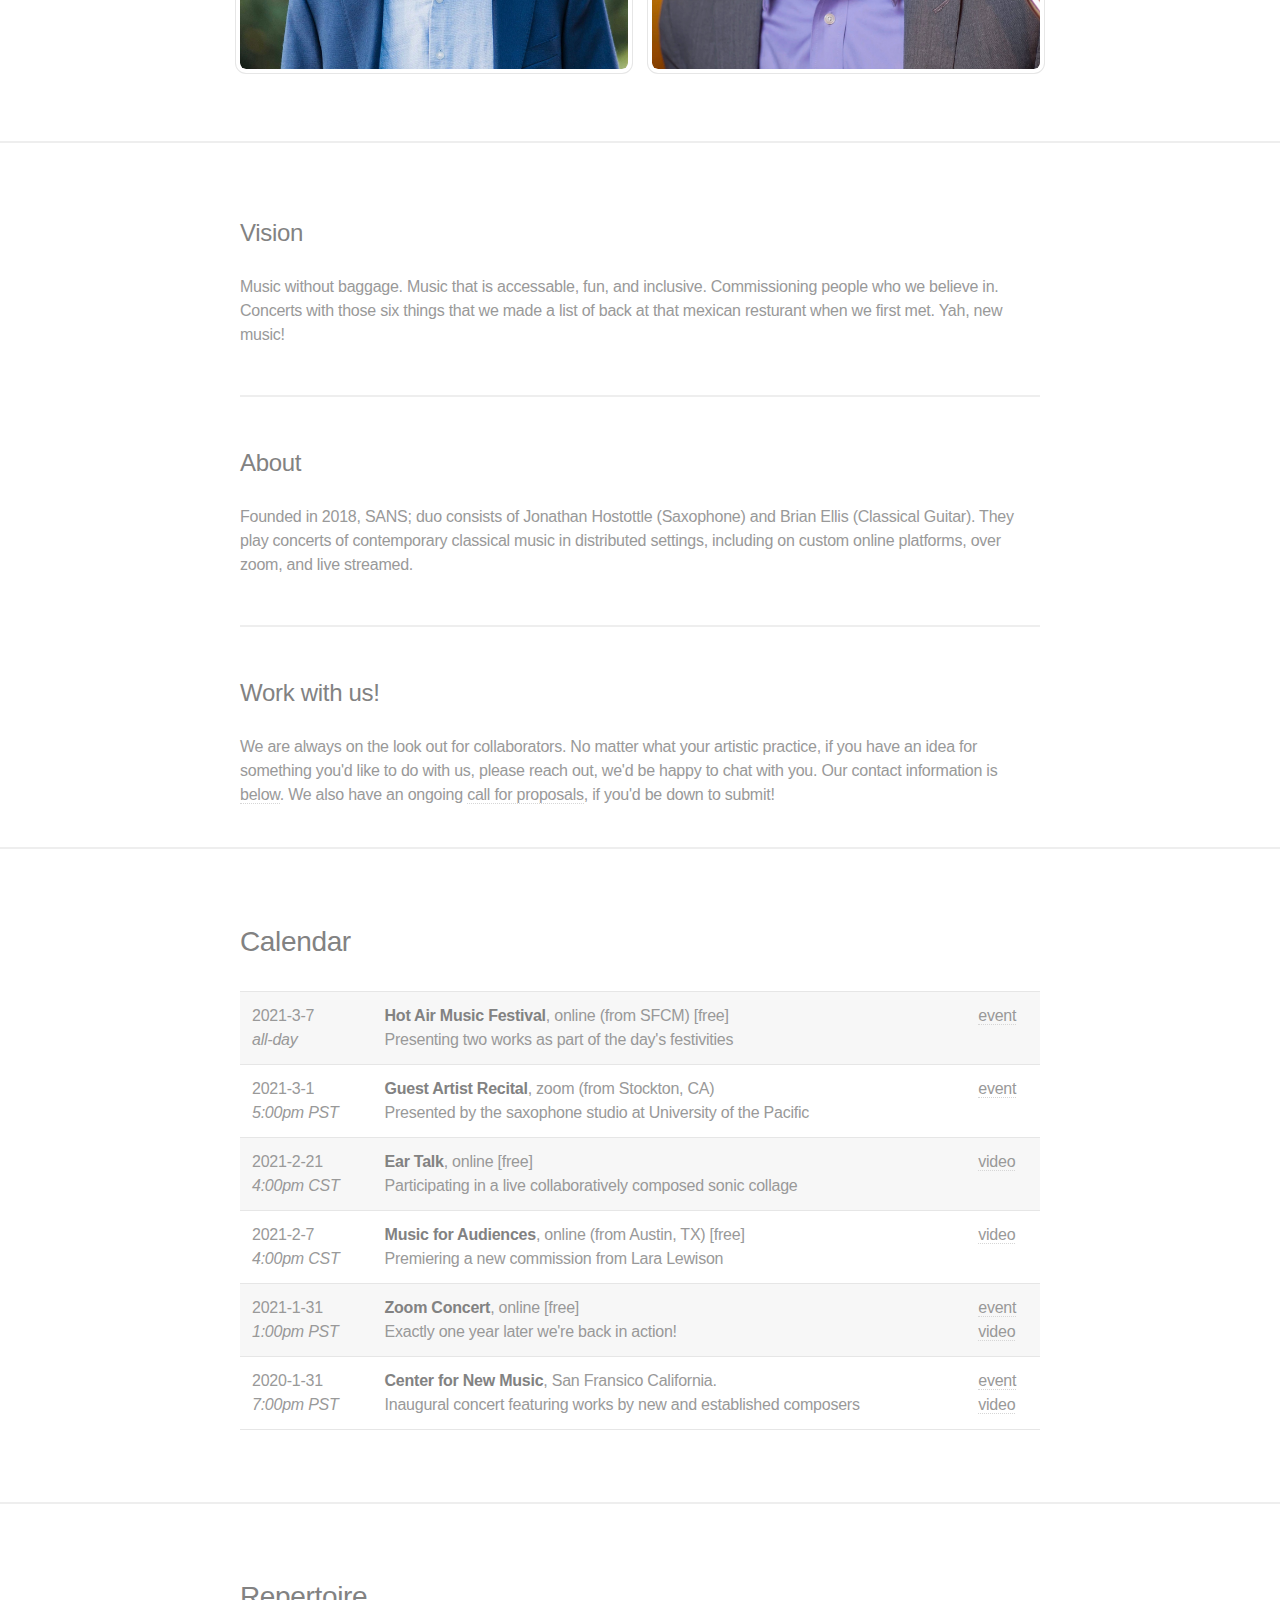
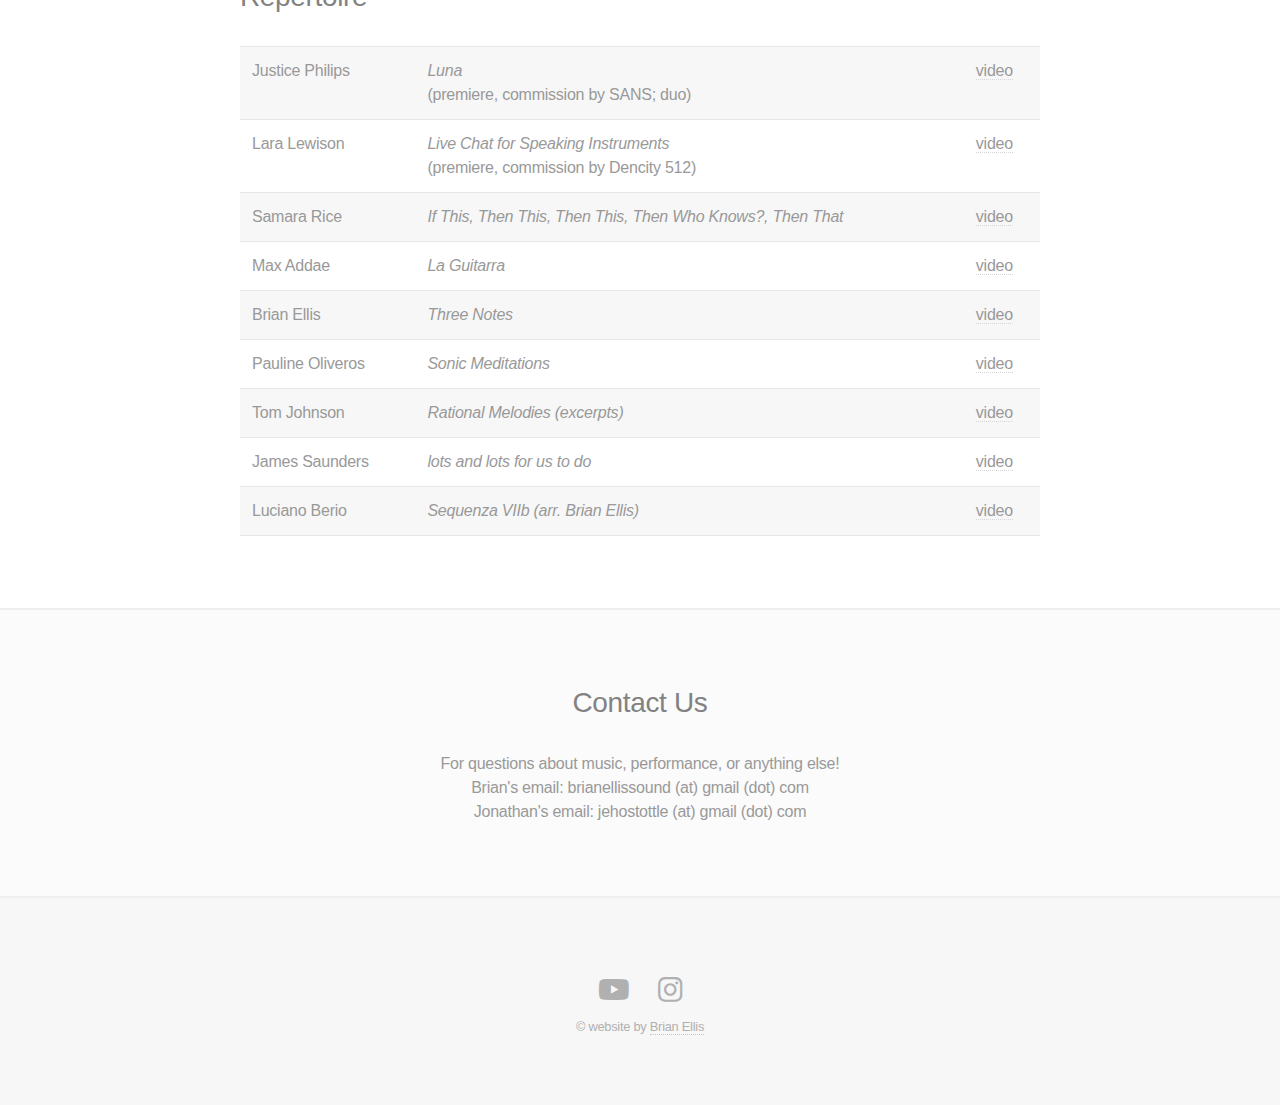
==== commit 5150f795: "update" ====
--- a/index.html
+++ b/index.html
@@ -121,24 +121,24 @@
 									</tr>
 									<tr>
 										<td>2021-3-1<br/><i>5:00pm PST</i></td>
-										<td><b>Recital</b>, zoom (from Stockton, CA)<br/>
+										<td><b>Guest Artist Recital</b>, zoom (from Stockton, CA)<br/>
 											Presented by the saxophone studio at University of the Pacific
 										</td>
-										<td></td>
+										<td><a target="_blank" href="https://calendar.pacific.edu/event/guest_artist_jonathan_hostottle">event</a></td>
 									</tr>
 									<tr>
 										<td>2021-2-21<br/><i>4:00pm CST</i></td>
 										<td><b>Ear Talk</b>, online [free]<br/>
 											Participating in a live collaboratively composed sonic collage
 										</td>
-										<td> <a target="_blank" href="https://www.density512.org/tickets/music-for-audiences-i-livestream-ja43e-rxb6j-sggcl">event</a></td>
+										<td> <a target="_blank" href="https://youtu.be/ymMW1KT9awU?t=1748">video</a></td>
 									</tr>
 									<tr>
 										<td>2021-2-7<br/><i>4:00pm CST</i></td>
 										<td><b>Music for Audiences</b>, online (from Austin, TX) [free] <br/>
 											Premiering a new commission from Lara Lewison
 										</td>
-										<td> <a target="_blank" href="https://www.density512.org/tickets/music-for-audiences-i-livestream-ja43e">event</a> </td>
+										<td> <a target="_blank" href="https://youtu.be/zM_9qUfDH3E?t=1776">video</a></td>
 									</tr>
 									<tr>
 										<td>2021-1-31<br/><i>1:00pm PST</i></td>
@@ -175,13 +175,13 @@
 								<tbody>
 									<tr>
 										<td>Justice Philips</td>
-										<td><span class="piece">Duet</span><br/>(premiere, commission by SANS; duo)</td>
+										<td><span class="piece">Luna</span><br/>(premiere, commission by SANS; duo)</td>
 										<td><a href="https://youtu.be/ZAhl5u97jXM" target="_blank">video</a></td>
 									</tr>
 									<tr>
 										<td>Lara Lewison</td>
-										<td><span class="piece">untitled commission, more details to follow.</span><br/>(premiere, commission by Dencity 512)</td>
-										<td><a href="" target="_blank"></a></td>
+										<td><span class="piece">Live Chat for Speaking Instruments</span><br/>(premiere, commission by Dencity 512)</td>
+										<td><a href="https://youtu.be/0X_MMwN71sI" target="_blank">video</a></td>
 									</tr>
 									<tr>
 										<td>Samara Rice</td>
@@ -214,19 +214,9 @@
 										<td><a href="https://youtu.be/NlV5Aa9t85Y" target="_blank">video</a></td>
 									</tr>
 									<tr>
-										<td>Arvo Pärt</td>
-										<td><span class="piece">Spiegel Im Spiegel</span></td>
-										<td><a href="" target="_blank"></a></td>
-									</tr>
-									<tr>
 										<td>Luciano Berio</td>
 										<td><span class="piece">Sequenza VIIb (arr. Brian Ellis)</span></td>
 										<td><a href="https://youtu.be/ak_ec85HMrM" target="_blank">video</a></td>
-									</tr>
-									<tr>
-										<td>Philip Glass</td>
-										<td><span class="piece">Music in Contrary Motion</span></td>
-										<td><a href="" target="_blank"></a></td>
 									</tr>
 								</tbody>
 							</table>
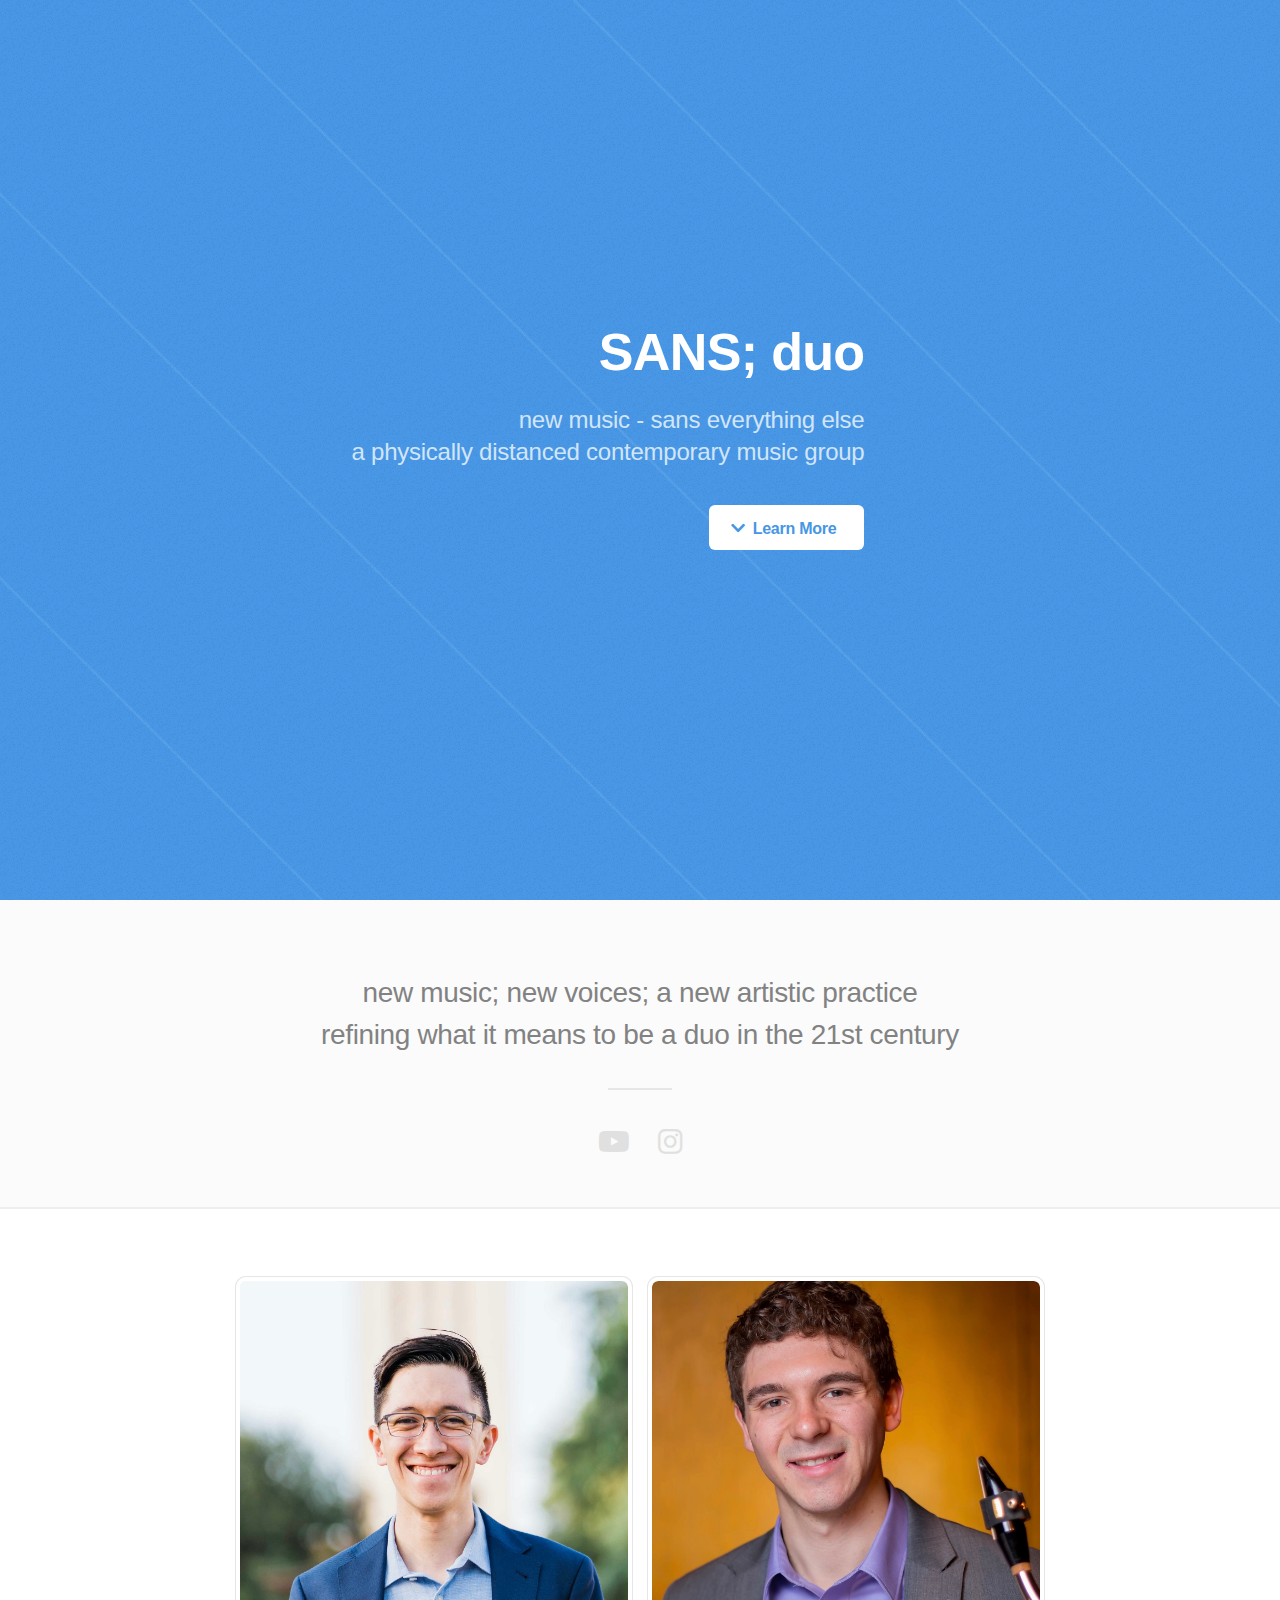
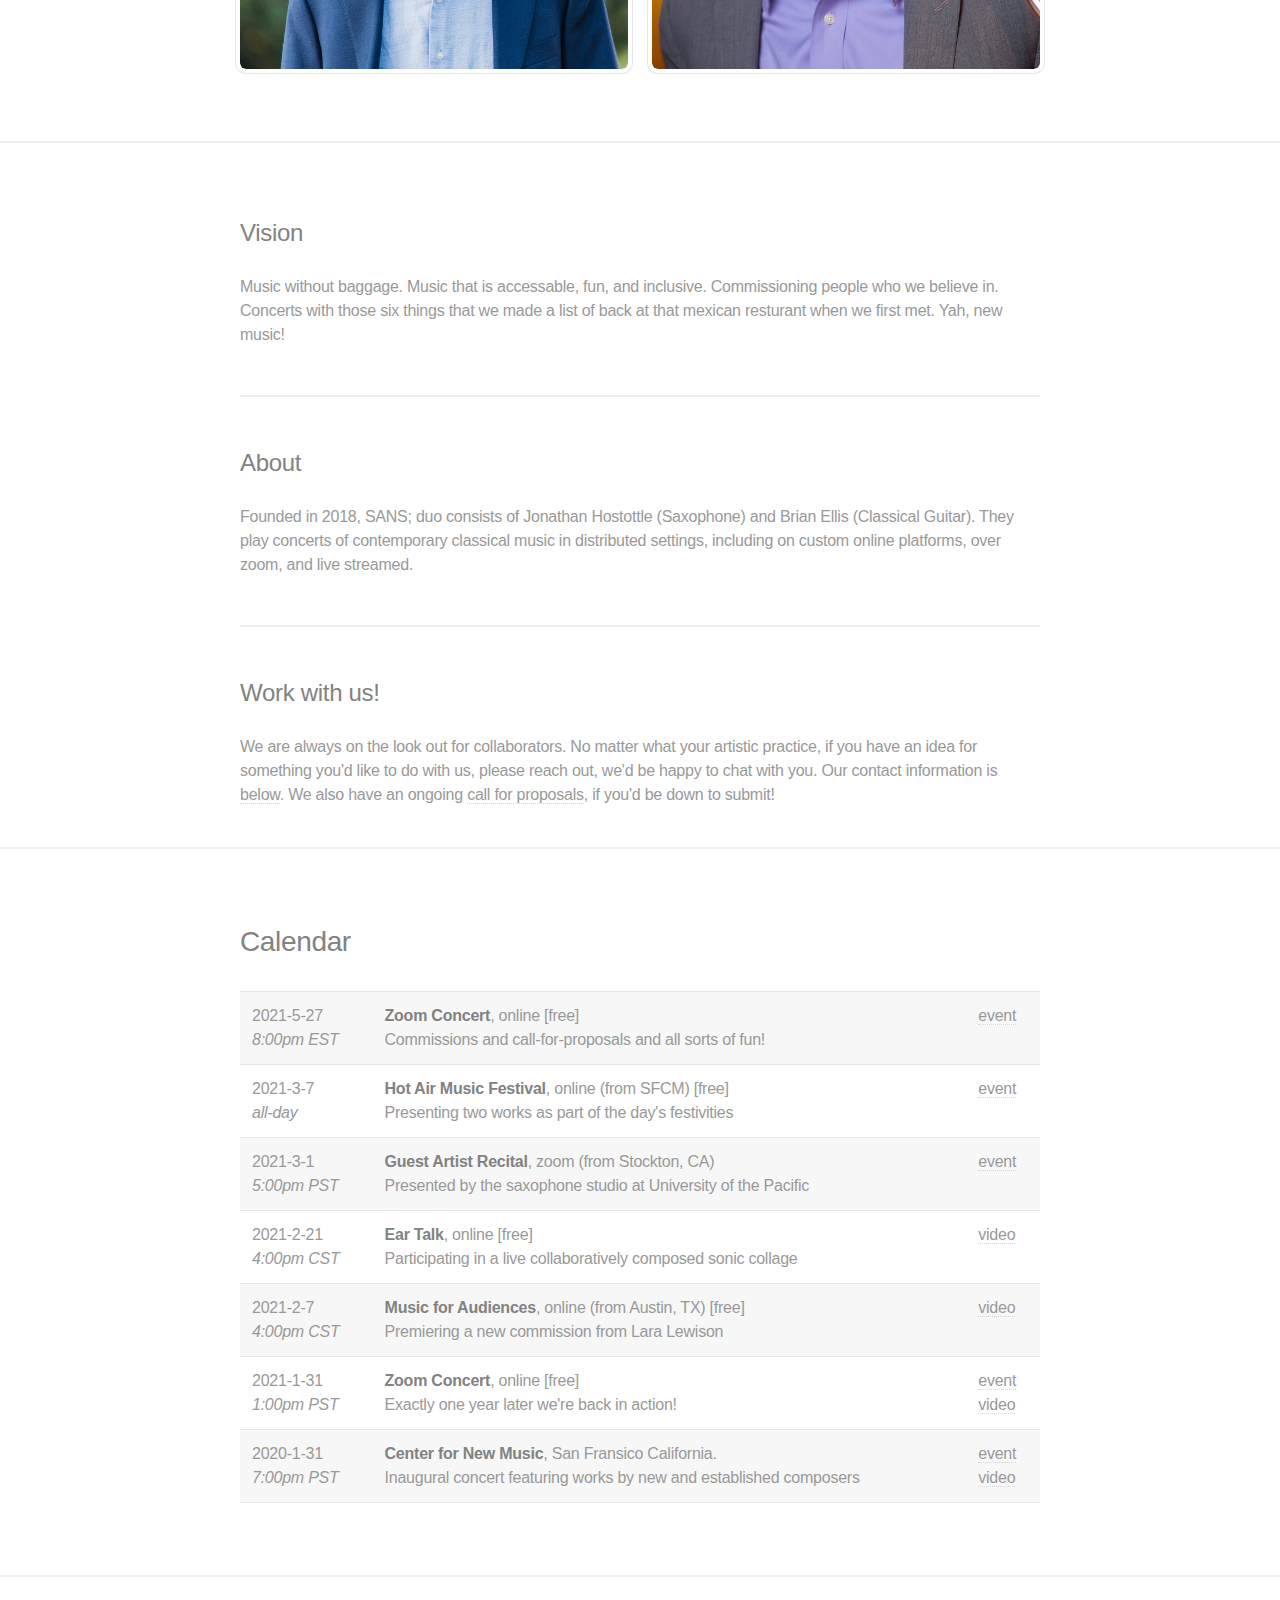
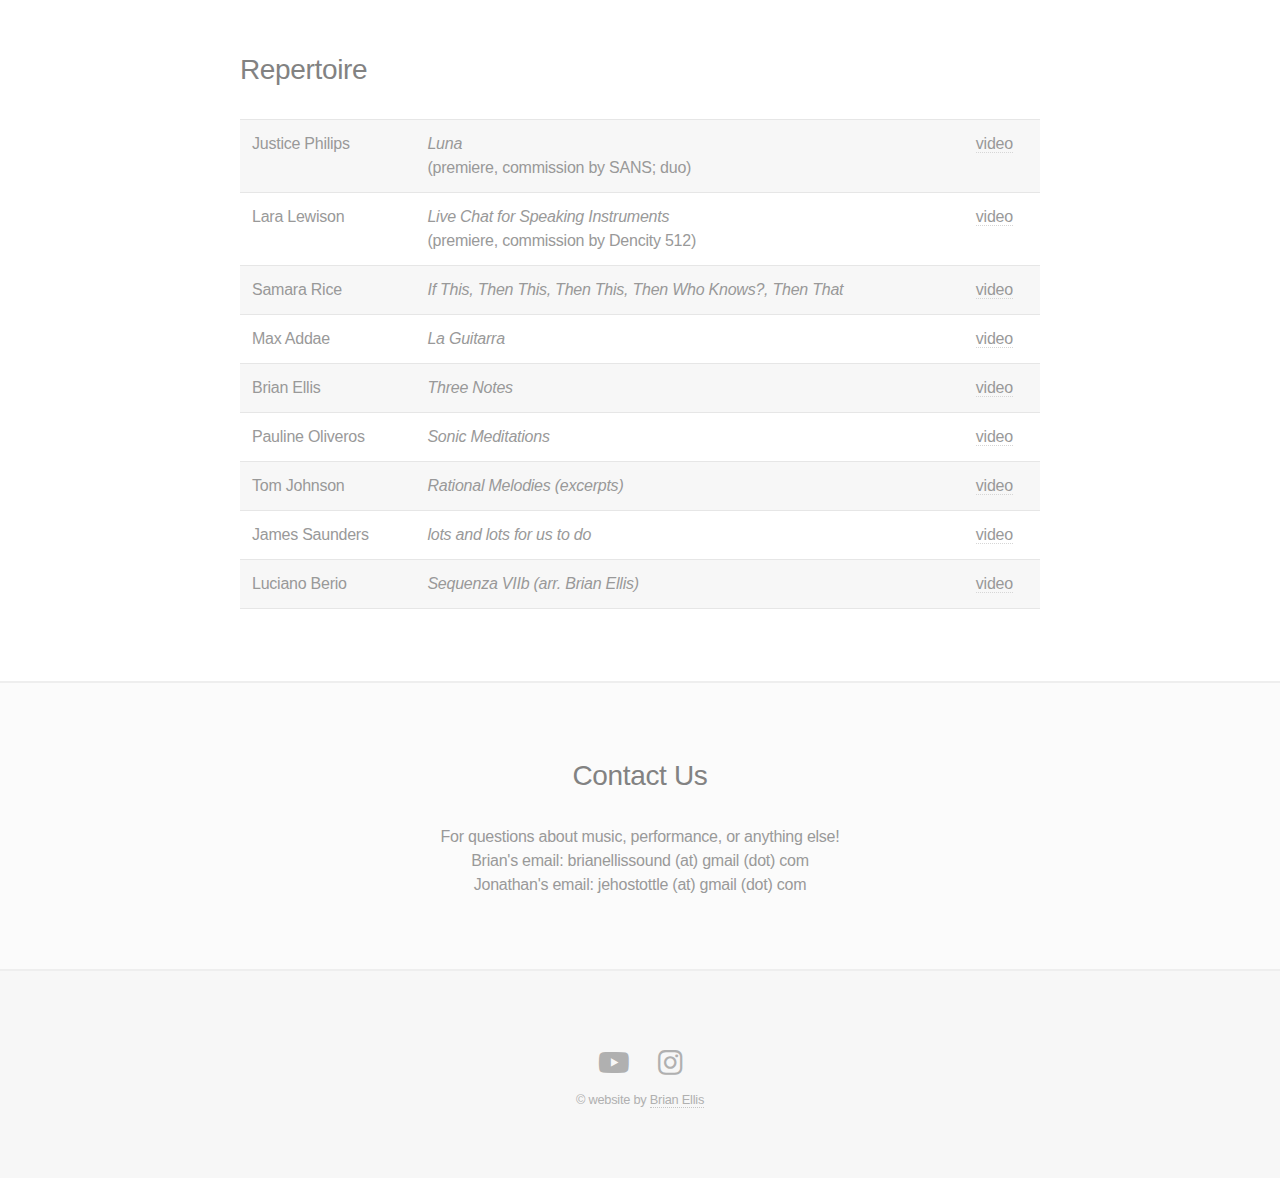
==== commit 4c1a41c5: "update cal" ====
--- a/index.html
+++ b/index.html
@@ -113,6 +113,13 @@
 							<table>
 								<tbody>
 									<tr>
+										<td>2021-5-27<br/><i>8:00pm EST</i></td>
+										<td><b>Zoom Concert</b>, online [free]<br/>
+											Commissions and call-for-proposals and all sorts of fun!
+										</td>
+										<td><a target="_blank" href="https://www.facebook.com/events/297397705185907">event</a></td>
+									</tr>
+									<tr>
 										<td>2021-3-7<br/><i>all-day</i></td>
 										<td><b>Hot Air Music Festival</b>, online (from SFCM) [free]<br/>
 											Presenting two works as part of the day's festivities
